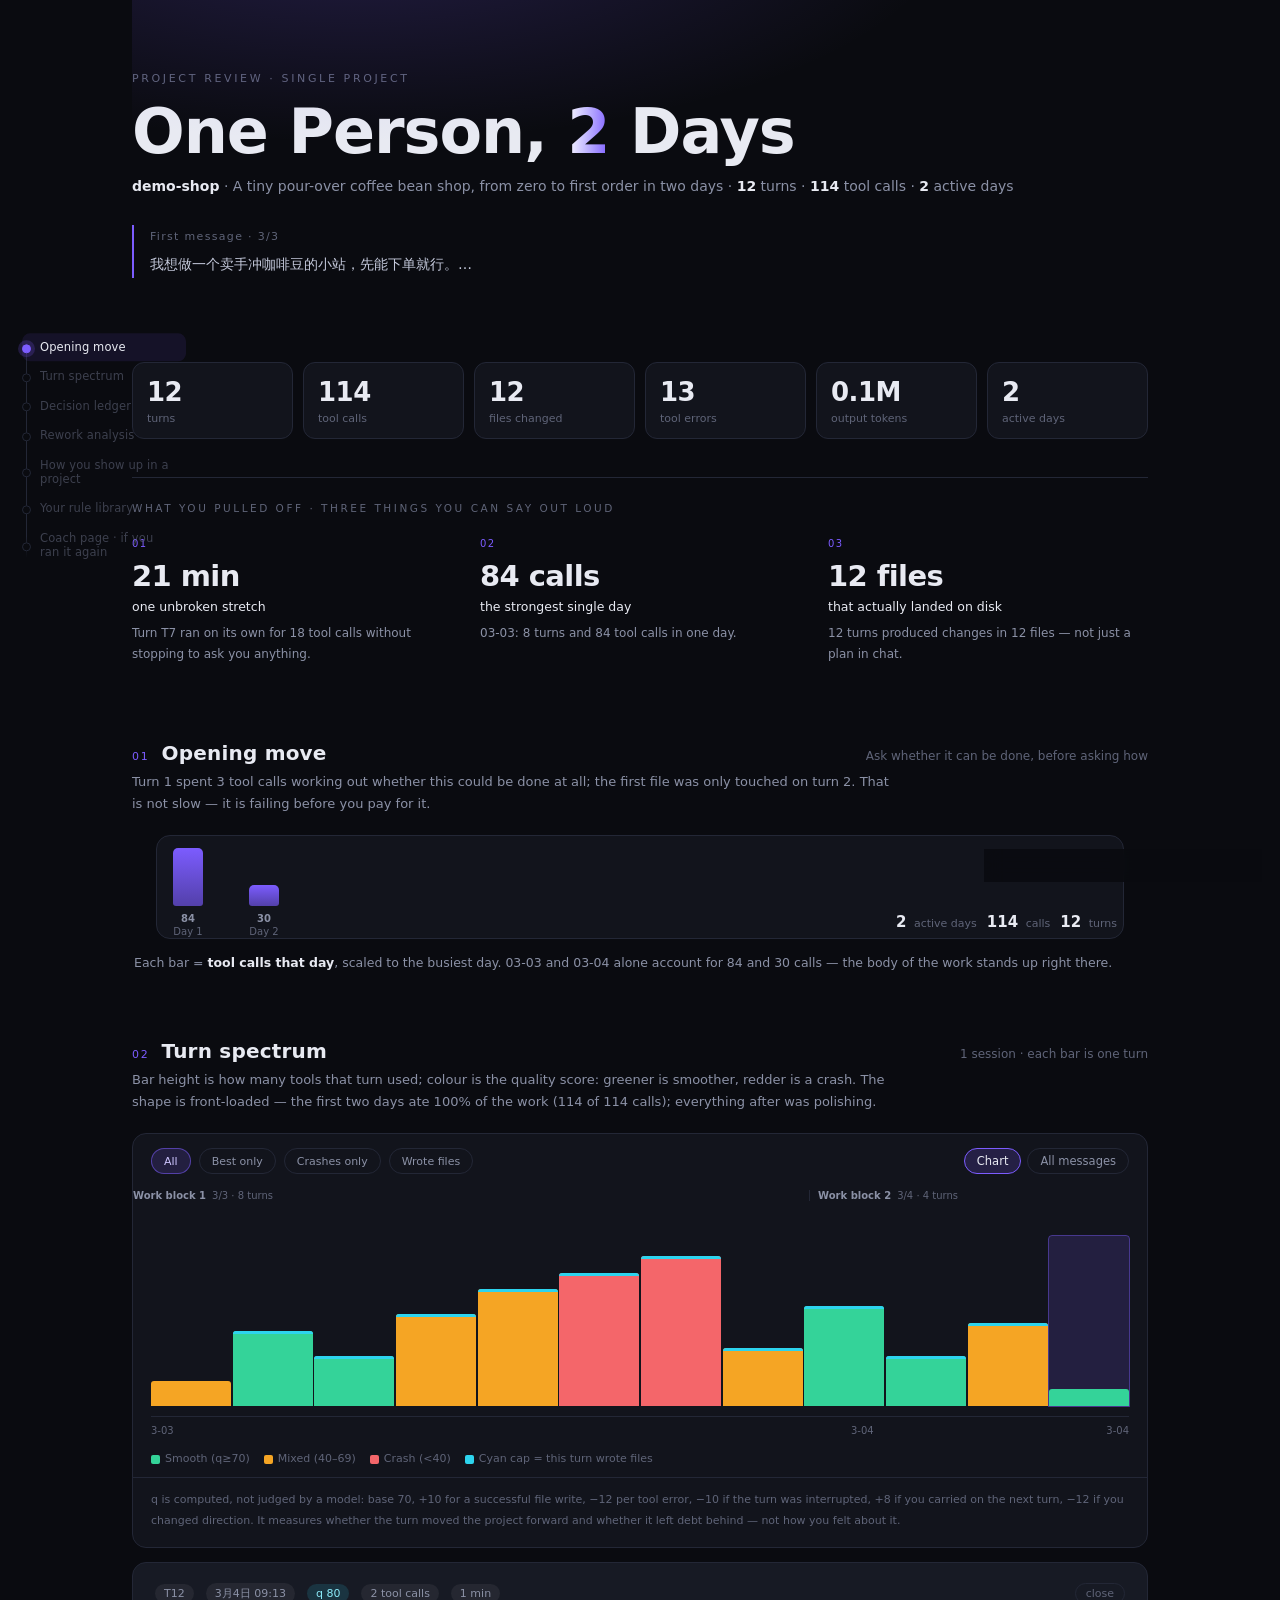
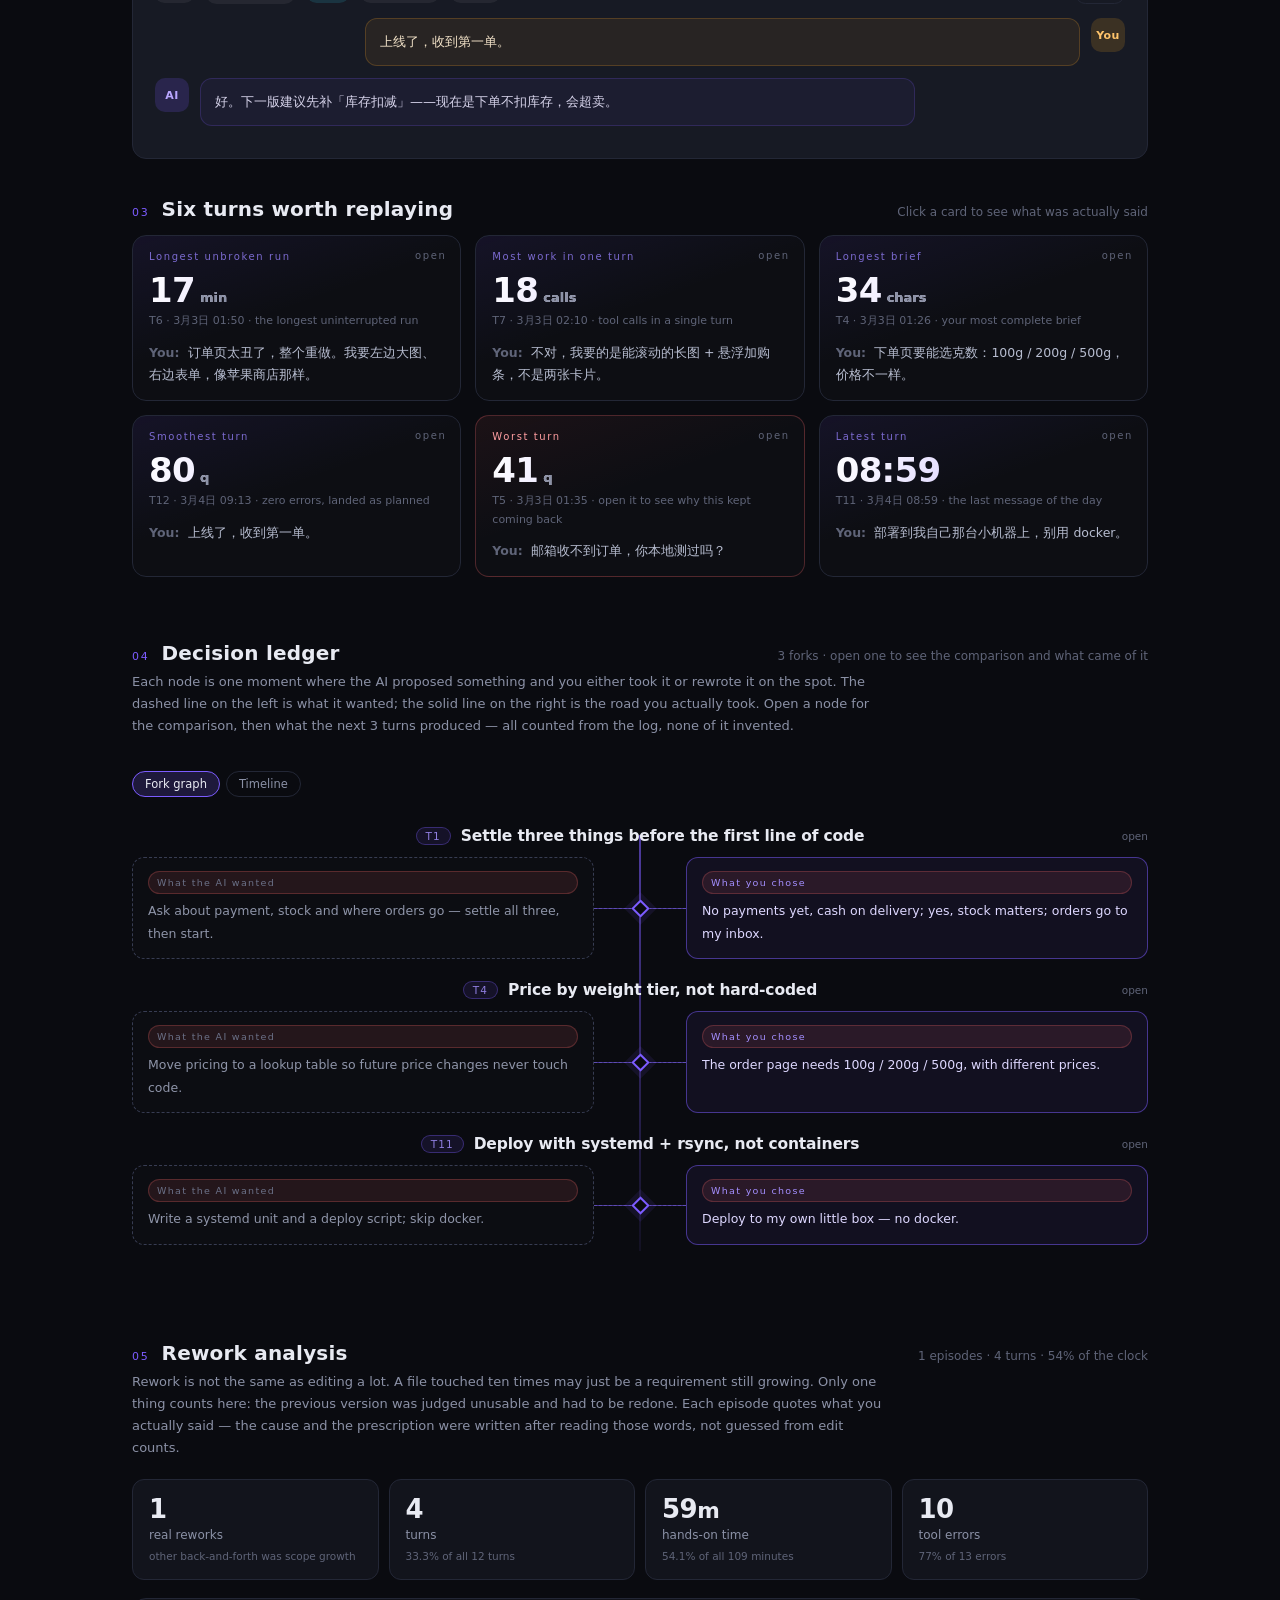
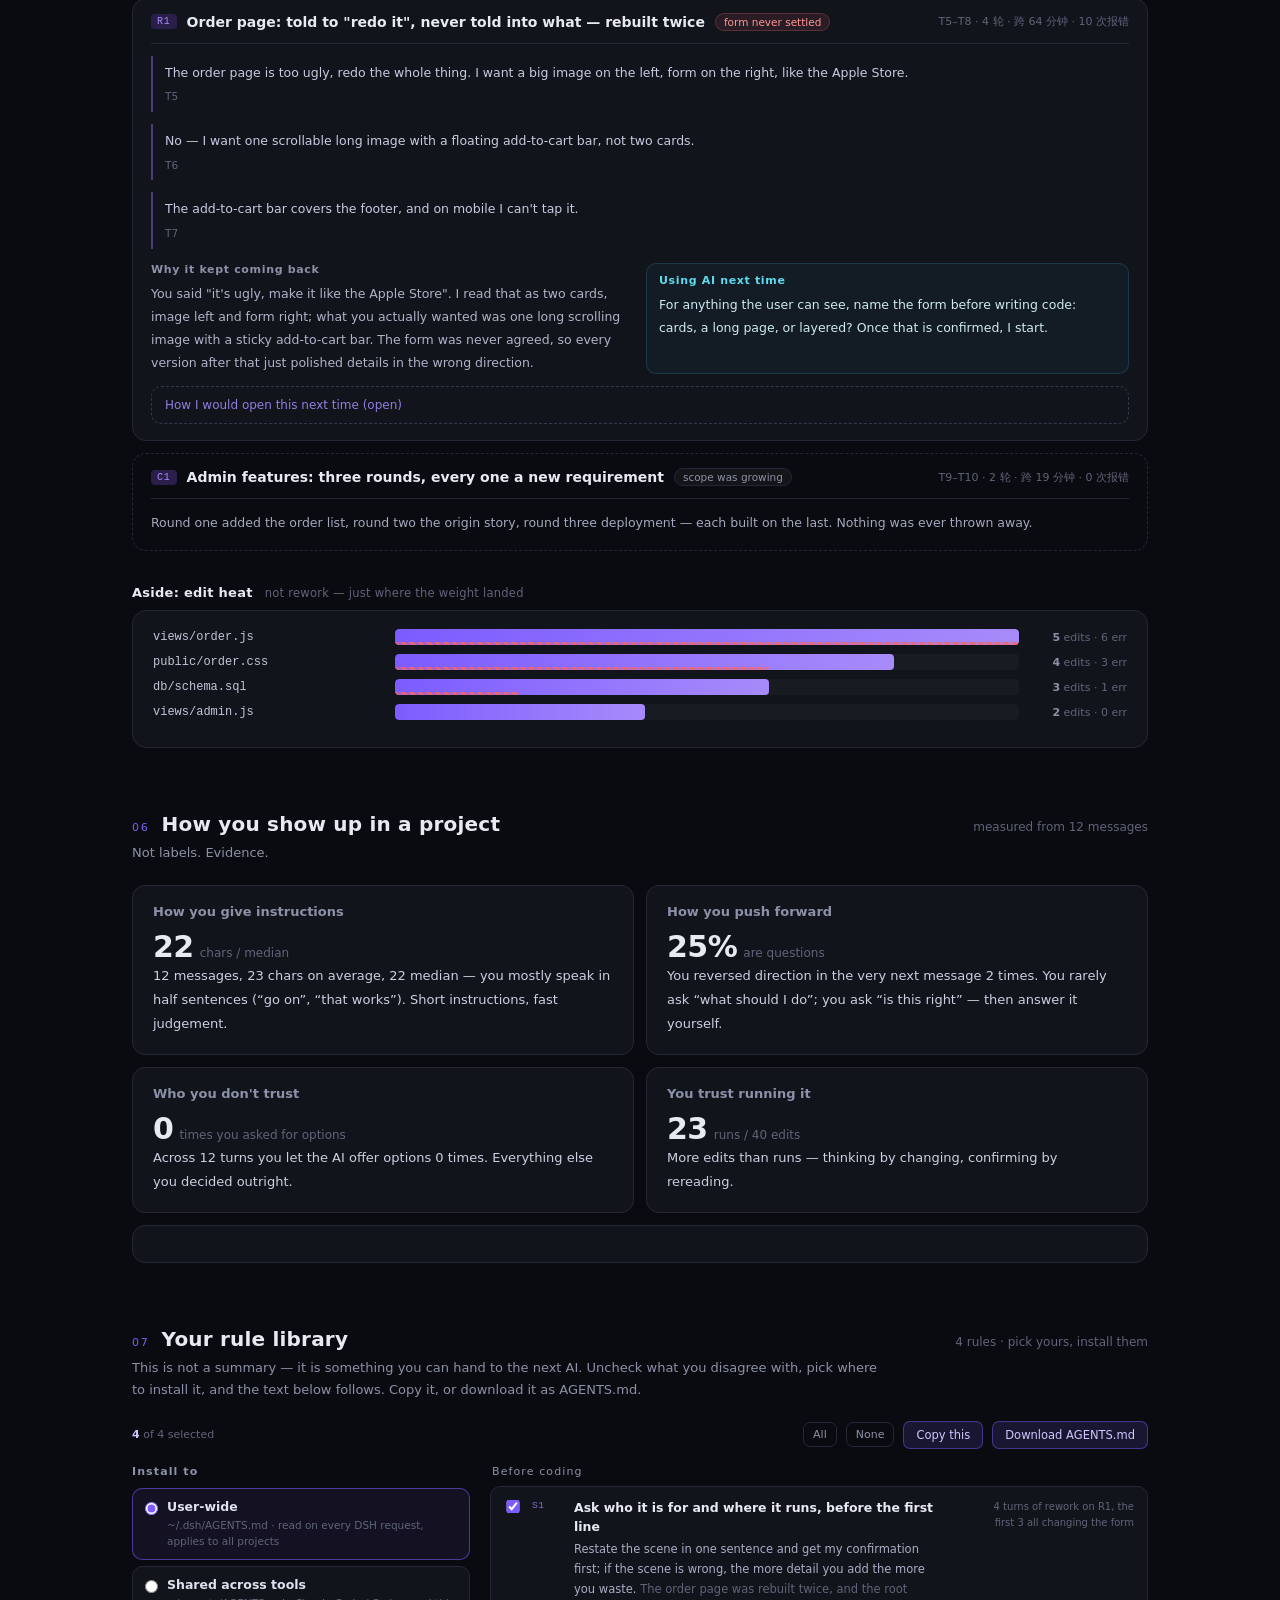
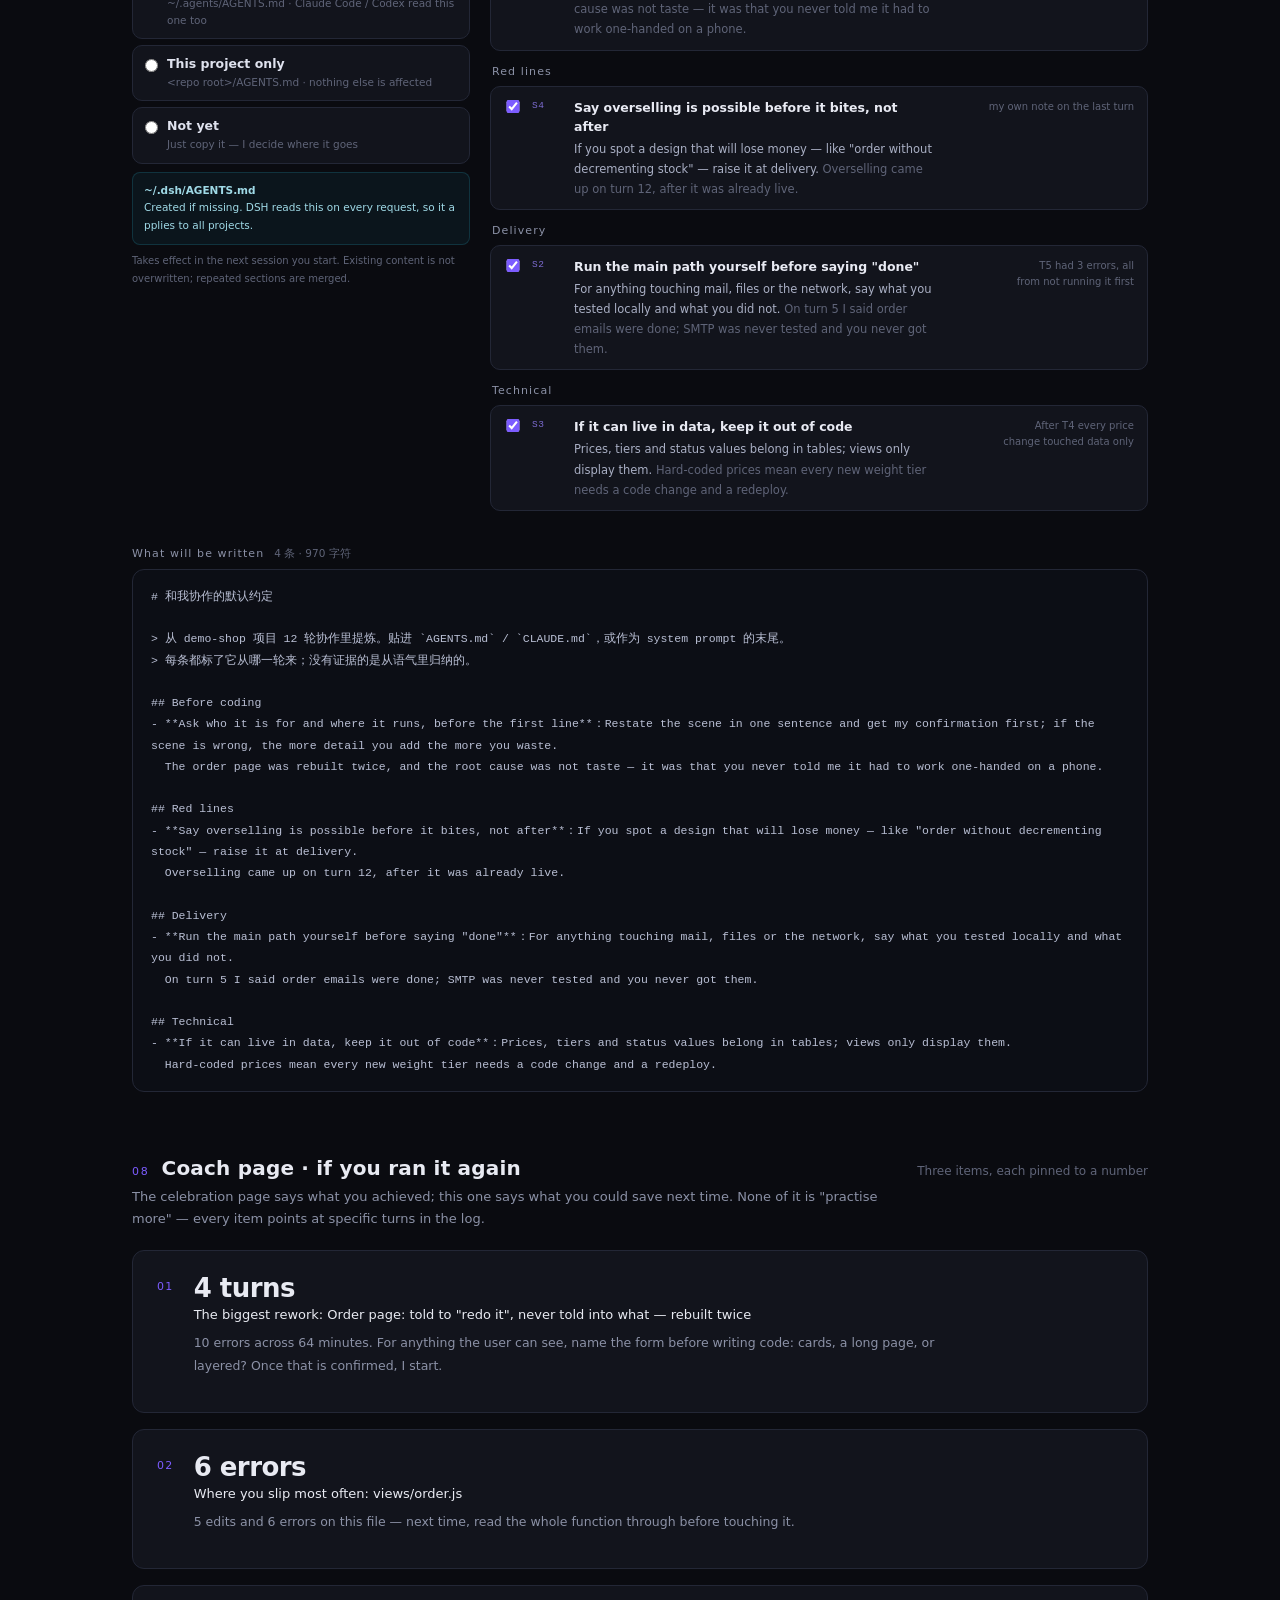
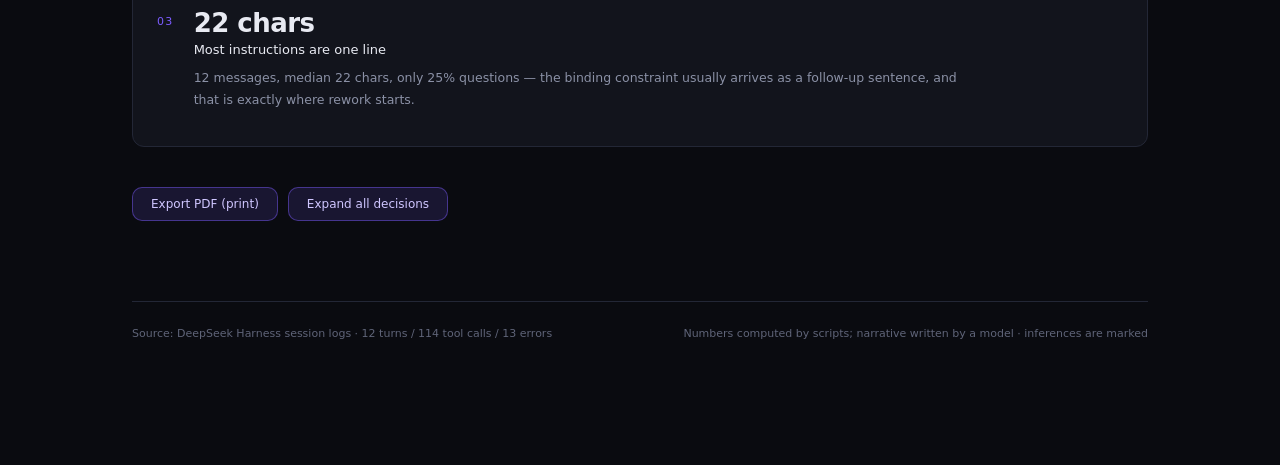
==== docs/en/index.html @ 92fc5fe1 "feat(i18n): report page in English via REVIEW_LANG=en - i18n.js + i18n/zh.json + i18n/en.json (117 k" ====
<!doctype html>
<html lang="en"><head>
<meta charset="utf-8">
<meta name="viewport" content="width=device-width,initial-scale=1">
<title>demo-shop · One Person, 2 Days</title>
<style>:root{
  --bg:#0a0b10; --card:#12141c; --card2:#171a24; --line:#232736;
  --txt:#e8eaf2; --dim:#8b91a6; --dim2:#5f6478;
  --accent:#7c5cff; --cyan:#2dd4ee; --good:#34d399; --warn:#f5a524; --bad:#f4666a;
  --glow1:rgba(124,92,255,.22); --glow2:rgba(45,212,238,.14);
}
html[data-theme="ice"]{
  --bg:#050b12; --card:#0a141d; --card2:#0e1b26; --line:#1a2c3a;
  --txt:#e6f1f7; --dim:#8aa3b2; --dim2:#5b7484;
  --accent:#22b8d6; --cyan:#38e0c0;
  --glow1:rgba(34,184,214,.22); --glow2:rgba(56,224,192,.14);
}
html[data-theme="amber"]{
  --bg:#0d0a07; --card:#171210; --card2:#1d1714; --line:#332821;
  --txt:#f4ece2; --dim:#a79a8c; --dim2:#77695c;
  --accent:#e0973c; --cyan:#e8b04b;
  --glow1:rgba(224,151,60,.20); --glow2:rgba(232,176,75,.13);
}
*{box-sizing:border-box}
html,body{margin:0;padding:0;background:var(--bg);color:var(--txt);
  font-family:"Segoe UI","Microsoft YaHei",system-ui,-apple-system,sans-serif;
  -webkit-font-smoothing:antialiased;}
body{padding:0 0 120px}
.wrap{max-width:1080px;margin:0 auto;padding:0 32px}
a{color:var(--cyan);text-decoration:none}

/* ---------- hero ---------- */
header{padding:72px 0 20px;position:relative;overflow:hidden}
header:before{content:"";position:absolute;inset:-180px -200px auto -200px;height:520px;
  background:radial-gradient(60% 60% at 30% 20%,color-mix(in srgb, var(--accent) calc(.22 * 100%), transparent),transparent 70%),
             radial-gradient(50% 50% at 75% 0%,rgba(45,212,238,.14),transparent 70%);pointer-events:none}
.kicker{font-size:11px;letter-spacing:.24em;color:var(--dim2);text-transform:uppercase}
h1{font-size:clamp(38px,5.6vw,62px);line-height:1.06;margin:14px 0 10px;font-weight:800;letter-spacing:-1px}
h1 em{font-style:normal;background:linear-gradient(92deg,#fff 0%,#c9c1ff 42%,var(--accent) 100%);
  -webkit-background-clip:text;background-clip:text;color:transparent}
.sub{color:var(--dim);font-size:14px;line-height:1.7}
.sub b{color:var(--txt);font-weight:600}
.firstq{margin-top:26px;border-left:2px solid var(--accent);padding:2px 0 2px 16px;color:#c3c8da;font-size:14px;line-height:1.75}
.firstq .who{color:var(--dim2);font-size:11px;letter-spacing:.12em;display:block;margin-bottom:6px}

/* ---------- generic ---------- */
section{margin-top:64px}
.h2{display:flex;align-items:baseline;gap:12px;margin:0 0 6px}
.h2 h2{font-size:20px;margin:0;font-weight:700;letter-spacing:.2px}
.h2 .idx{font-size:11px;color:var(--accent);letter-spacing:.16em;font-variant-numeric:tabular-nums}
.h2 .note{color:var(--dim2);font-size:12px;margin-left:auto}
.lede{color:var(--dim);font-size:13px;line-height:1.7;margin:0 0 20px;max-width:760px}
.card{background:var(--card);border:1px solid var(--line);border-radius:14px}

/* ---------- stats ---------- */
.stats{display:grid;grid-template-columns:repeat(6,1fr);gap:10px}
.stat{background:var(--card);border:1px solid var(--line);border-radius:12px;padding:14px 14px 12px}
.stat b{display:block;font-size:26px;font-weight:700;font-variant-numeric:tabular-nums;letter-spacing:-.5px}
.stat span{font-size:11px;color:var(--dim2)}

/* ---------- days ---------- */
.days{display:flex;gap:14px;align-items:flex-end;height:104px;margin:16px 24px 0}
.day{flex:0 0 auto;width:62px;display:flex;flex-direction:column;justify-content:flex-end;align-items:center;gap:6px;height:100%}
.day .bar{width:30px;flex:none;border-radius:5px 5px 3px 3px;background:linear-gradient(180deg,var(--accent),color-mix(in srgb, var(--accent) 62%, #101320))}
.day.hot .bar{background:linear-gradient(180deg,#2dd4ee,#0e7490)}
.day .lb{white-space:nowrap;font-size:10px;color:var(--dim2);font-variant-numeric:tabular-nums;text-align:center;line-height:1.3}
.day .lb b{display:block;color:var(--dim);font-size:10px}

/* ---------- spectrum ---------- */
.spectrum{padding:20px 18px 8px}
.bars{display:flex;align-items:flex-end;gap:2px;height:170px}
.bar-t{flex:1;position:relative;display:flex;align-items:flex-end;height:100%;cursor:pointer;border-radius:3px 3px 0 0}
.bar-t:hover{background:rgba(255,255,255,.05)}
.bar-t i{display:block;width:100%;border-radius:3px 3px 0 0;transition:height .2s;position:relative}
.bar-t i u{position:absolute;left:0;right:0;top:0;height:3px;background:#2dd4ee;border-radius:3px 3px 0 0}
.bar-t.sel{background:color-mix(in srgb, var(--accent) calc(.16 * 100%), transparent);outline:1px solid color-mix(in srgb, var(--accent) calc(.5 * 100%), transparent)}
.axis{position:relative;height:16px;color:var(--dim2);font-size:10px;margin-top:10px;padding-top:8px;border-top:1px solid var(--line)}
.axis span{position:absolute;top:8px;transform:translateX(-50%);white-space:nowrap}
.axis span:first-child{transform:none}
.axis span:last-child{transform:translateX(-100%)}
.legend{display:flex;gap:14px;font-size:11px;color:var(--dim2);padding:12px 18px 0}
.legend i{display:inline-block;width:9px;height:9px;border-radius:2px;margin-right:5px;vertical-align:middle}
.qnote{font-size:11px;line-height:1.85;color:var(--dim2);padding:12px 18px 16px;border-top:1px solid var(--line);margin-top:12px}
.filters{display:flex;gap:8px;padding:0 18px 14px;flex-wrap:wrap}
.filters button{background:transparent;border:1px solid var(--line);color:var(--dim);border-radius:999px;
  padding:5px 12px;font-size:11px;cursor:pointer;font-family:inherit}
.filters button.on{background:color-mix(in srgb, var(--accent) calc(.16 * 100%), transparent);border-color:color-mix(in srgb, var(--accent) calc(.55 * 100%), transparent);color:#cfc6ff}

/* ---------- detail panel ---------- */
.detail{margin-top:14px;background:var(--card2);border:1px solid var(--line);border-radius:14px;padding:20px 22px;display:none}
.detail.on{display:block}
.detail .head{display:flex;align-items:center;gap:12px;flex-wrap:wrap;margin-bottom:14px}
.pill{font-size:11px;padding:3px 9px;border-radius:999px;background:rgba(255,255,255,.06);color:var(--dim)}
.pill.q{background:rgba(45,212,238,.14);color:#8be9f8}
.pill.e{background:rgba(244,102,106,.14);color:#ff9ea1}
.detail h3{font-size:14px;margin:12px 0 6px;color:var(--dim2);font-weight:600;letter-spacing:.06em}
.detail p{white-space:pre-wrap;font-size:13.5px;line-height:1.85;color:#d6dae8;margin:0}
.detail .u{color:#ffd9a8}
.detail .aibody{max-height:420px;overflow:auto;padding-right:6px}
.detail .x{margin-left:auto;font-size:11px;color:var(--dim2);cursor:pointer;border:1px solid var(--line);
  border-radius:999px;padding:3px 10px;transition:.16s}
.detail .x:hover{color:#fff;border-color:#4a4470}

/* ---- 对话气泡 ---- */
.bub{display:flex;gap:11px;margin:12px 0;max-width:760px}
.bub .who{flex:0 0 34px;height:34px;border-radius:10px;display:flex;align-items:center;justify-content:center;
  font-size:11px;font-weight:700;letter-spacing:.04em}
.bub .txt{flex:1;min-width:0;border-radius:12px;padding:11px 14px;font-size:13px;line-height:1.85;
  white-space:pre-wrap;word-break:break-word}
.bub.u{margin-left:auto;flex-direction:row-reverse}
.bub.u .who{background:rgba(245,165,36,.16);color:#ffc46b}
.bub.u .txt{background:rgba(245,165,36,.075);border:1px solid rgba(245,165,36,.22);color:#f2e2c8}
.bub.a .who{background:color-mix(in srgb, var(--accent) calc(.18 * 100%), transparent);color:#b9a6ff}
.bub.a .txt{background:color-mix(in srgb, var(--accent) calc(.06 * 100%), transparent);border:1px solid color-mix(in srgb, var(--accent) calc(.2 * 100%), transparent);color:#d6d3ea}
.bub .bd.clamp{max-height:calc(1.85em*13);overflow:hidden;
  -webkit-mask-image:linear-gradient(#000 72%,rgba(0,0,0,.15));mask-image:linear-gradient(#000 72%,rgba(0,0,0,.15))}
.bub .more{margin-top:9px;background:none;border:1px solid var(--line);color:#b9bdd0;
  border-radius:999px;padding:2px 10px;font-size:10.5px;cursor:pointer;font-family:inherit}
.bub .more:hover{color:#fff;border-color:#4a4470}

/* ---- 文件浮层 ---- */
.files{position:relative;display:inline-block;margin:6px 0 2px}
.fsum{font-size:11px;color:var(--dim2);border:1px dashed #333850;border-radius:999px;padding:4px 11px;cursor:default}
.files:hover .fsum{color:#c6cbe0;border-color:#4b456e}
.fpop{display:none;position:absolute;left:0;bottom:100%;z-index:20;min-width:190px;max-width:340px;
  background:#161824;border:1px solid #2c3044;border-radius:10px;padding:9px 10px;box-shadow:0 14px 40px -12px #000}
.fpop:after{content:"";position:absolute;left:0;right:0;bottom:-12px;height:12px}
.files:hover .fpop{display:block}
.fph{font-size:10px;color:var(--dim2);margin-bottom:6px}
.fit{display:block;font-family:Consolas,monospace;font-size:11.5px;color:#a9b0c6;padding:3px 5px;border-radius:5px;cursor:pointer}
.fit:hover{background:color-mix(in srgb, var(--accent) calc(.12 * 100%), transparent);color:#dcd6ff}

/* ---- 卡片里新增的块 ---- */
.why{margin:0 0 12px}
.why b,.fixb b{display:block;font-size:10px;letter-spacing:.14em;color:#7c6bd0;margin-bottom:5px}
.why p,.fixb p{margin:0;font-size:12.5px;line-height:1.85;color:#c6cbd9;white-space:pre-wrap}
.fixb{margin-top:12px;border-left:2px solid rgba(45,212,238,.5);padding-left:12px}
.fixb b{color:#6fd8ea}
.rwl{border:1px solid var(--line);border-radius:10px;overflow:hidden;margin-bottom:12px}
.rwlh{font-size:10.5px;color:var(--dim2);padding:8px 11px;background:rgba(255,255,255,.025)}
.rwrow{display:grid;grid-template-columns:52px 1fr 46px;gap:9px;align-items:start;padding:8px 11px;border-top:1px solid var(--line)}
.rwrow .tn{font-size:10.5px;color:#8f7ee0;font-variant-numeric:tabular-nums;padding-top:2px}
.rwrow .tx{font-size:12px;line-height:1.75;color:#c6cbd9}
.rwrow .er{font-size:10.5px;color:#ff9ea1;text-align:right;padding-top:2px}
.pick.rwk{border-color:rgba(244,102,106,.28);background:linear-gradient(160deg,rgba(244,102,106,.08),rgba(255,255,255,.015) 46%)}
.pick.rwk .k em{color:#ff9ea1}

/* ---- 起手式说明 ---- */
.days-note{margin:12px 2px 0;font-size:12.5px;line-height:1.9;color:var(--dim)}
.days-note b{color:var(--txt);font-weight:600}

/* ---- 返工处的提示词 ---- */
.pr{margin-top:12px;border:1px dashed #34384d;border-radius:10px;padding:0 13px 0}
.prb{width:100%;text-align:left;background:none;border:0;color:#8f7ee0;font-size:12px;padding:11px 0;cursor:pointer;font-family:inherit}
.prb:hover{color:#b9a6ff}
.prc{display:none;margin:0 0 13px;padding:12px 14px;background:#0d0f16;border:1px solid #262a3b;border-radius:8px;
  font-family:Consolas,"Microsoft YaHei",monospace;font-size:12px;line-height:1.85;color:#c9d0e4;white-space:pre-wrap}
.pr.on .prc{display:block}

/* ---- 决策树：对照 + 推演 ---- */
.flowhint{font-size:11.5px;color:var(--dim2);margin:14px 0 0}
.vbar{margin:14px 0 4px;padding:11px 14px;border-radius:11px;font-size:12px;line-height:1.8;
  background:rgba(255,255,255,.022);border:1px solid var(--line);color:var(--dim)}
.vbar b{color:var(--txt);font-weight:600}
.vbar.on{background:rgba(245,165,36,.07);border-color:rgba(245,165,36,.32);color:#e8d3ad}
.vbar.on b{color:#ffd9a8}
.vbar button{margin-left:8px;background:rgba(245,165,36,.16);border:1px solid rgba(245,165,36,.45);color:#ffd9a8;
  border-radius:999px;padding:2px 10px;font-size:11px;cursor:pointer;font-family:inherit}
.dnode-h{position:relative;cursor:pointer}
.dnode-h .op{position:absolute;right:0;top:50%;transform:translateY(-50%);font-size:10.5px;color:var(--dim2)}
.dnode-h:hover .op{color:#b9a6ff}
.cmp{display:grid;grid-template-columns:1fr 1fr;gap:12px;margin-top:14px}
.cmp .cc{border:1px solid var(--line);border-radius:10px;padding:11px 13px;background:rgba(255,255,255,.018)}
.cmp .cc.me{border-color:color-mix(in srgb, var(--accent) calc(.35 * 100%), transparent);background:color-mix(in srgb, var(--accent) calc(.06 * 100%), transparent)}
.cmp h5{margin:0 0 6px;font-size:10px;letter-spacing:.12em;color:var(--dim2)}
.cmp p{margin:0;font-size:12.5px;line-height:1.8;color:#c6cbd9}
.cf{margin-top:14px;border-left:2px solid color-mix(in srgb, var(--accent) calc(.5 * 100%), transparent);padding-left:12px}
.cf .tag{display:block;font-size:10px;letter-spacing:.12em;color:#a78bfa;margin-bottom:4px}
.cf p{margin:0;font-size:12.5px;line-height:1.85;color:#c6cbd9}
.res{margin-top:12px;border-left:2px solid rgba(45,212,238,.5);padding-left:12px}
.res .tag{display:block;font-size:10px;letter-spacing:.12em;color:#5fd9ee;margin-bottom:4px}
.res p{margin:0;font-size:12.5px;line-height:1.85;color:#cfe9f2}
.vbtn{margin-top:12px;background:rgba(255,255,255,.03);border:1px dashed #3b3f56;color:#9aa0b5;
  border-radius:9px;padding:8px 13px;font-size:12px;cursor:pointer;font-family:inherit;transition:.16s}
.dfork .arm p{display:-webkit-box;-webkit-line-clamp:2;-webkit-box-orient:vertical;overflow:hidden}
.vbtn:hover{border-color:#f5a524;color:#ffd9a8;background:rgba(245,165,36,.07)}
.dnode.virt .vbtn{border-style:solid;border-color:rgba(245,165,36,.55);color:#ffd9a8;background:rgba(245,165,36,.1)}
.dnode.virt .arm.no{border-color:rgba(245,165,36,.55);background:rgba(245,165,36,.08);color:#f3dfbe}
.dnode.virt .arm.no .tag{color:#f5a524}
.dnode.virt .arm.yes{border-style:dashed;border-color:#373c52;background:rgba(255,255,255,.012);color:#8f95a9}
.dnode.virt .arm.yes .tag{color:#6b7188}
.dnode.virt .dfork-c .dot{border-color:#f5a524;box-shadow:0 0 0 5px rgba(245,165,36,.1)}
.dnode.aftervirt{opacity:.5}
.dnode.aftervirt .dnode-h:after{content:"在推演路径上，这一步不一定还成立";font-size:10px;color:#f5a524;
  display:inline-block;margin-left:10px;opacity:.9}

/* ---------- picks ---------- */
.picks{display:grid;grid-template-columns:repeat(3,minmax(0,1fr));gap:14px;margin-top:14px}
.pick{position:relative;overflow:hidden;background:linear-gradient(160deg,color-mix(in srgb, var(--accent) calc(.10 * 100%), transparent),rgba(255,255,255,.015) 46%);
  border:1px solid var(--line);border-radius:14px;padding:15px 16px 13px;cursor:pointer;transition:transform .2s,border-color .2s,box-shadow .2s}
.pick:after{content:"";position:absolute;inset:0;border-radius:14px;
  background:radial-gradient(130% 90% at 100% 0,rgba(45,212,238,.10),transparent 62%);opacity:0;transition:.25s;pointer-events:none}
.pick:hover{border-color:color-mix(in srgb, var(--accent) calc(.5 * 100%), transparent);transform:translateY(-2px);box-shadow:0 10px 30px rgba(0,0,0,.35)}
.pick:hover:after{opacity:1}
.pick.open{grid-column:1/-1;cursor:default;transform:none;border-color:color-mix(in srgb, var(--accent) calc(.55 * 100%), transparent)}
.pick .k{font-size:10px;letter-spacing:.16em;color:var(--dim2);display:flex;align-items:center;gap:7px}
.pick .k em{font-style:normal;color:#7c6bd0;font-variant-numeric:tabular-nums}
.pick .big{font-size:34px;font-weight:800;line-height:1.15;margin:9px 0 2px;letter-spacing:-.02em;
  background:linear-gradient(120deg,#fff,#b9a8ff);-webkit-background-clip:text;background-clip:text;color:transparent}
.pick .big span{font-size:13px;font-weight:600;margin-left:5px;letter-spacing:0;color:var(--dim);-webkit-text-fill-color:var(--dim)}
.pick .sub{font-size:11px;color:var(--dim2);font-variant-numeric:tabular-nums}
.pick .q3{margin-top:11px;font-size:12.5px;line-height:1.8;color:#b7bdd0;display:-webkit-box;-webkit-line-clamp:3;
  -webkit-box-orient:vertical;overflow:hidden}
.pick .q3 b{color:var(--dim2);font-weight:600;margin-right:4px}
.pick.open .q3{color:#cbd1e2}
.pick .pbody{display:none;margin-top:14px;border-top:1px solid var(--line);padding-top:14px}
.pick.open .pbody{display:block}
.pick .pbody h5{margin:0 0 6px;font-size:10px;letter-spacing:.14em;color:var(--dim2);font-weight:600}
.pick .pbody p{margin:0 0 12px;font-size:12.5px;line-height:1.85;color:#c6cbd9;white-space:pre-wrap}
.pick .pbody .fl{font-family:Consolas,monospace;font-size:11px;color:#8b91a6;line-height:1.9}
.pick .hint{position:absolute;right:14px;top:14px;font-size:10px;color:var(--dim2)}
.pick.open .hint:after{content:"收起"}
.pick:not(.open) .hint:after{content:"展开"}

/* ---------- flow / decision tree ---------- */
.modes{display:flex;align-items:center;gap:12px;margin:16px 0 0;flex-wrap:wrap}
.sw{display:inline-flex;align-items:center;gap:9px;background:var(--card);border:1px solid var(--line);color:var(--dim);
  padding:8px 14px 8px 10px;border-radius:999px;font-size:12px;cursor:pointer;font-family:inherit;transition:.2s}
.sw i{width:30px;height:17px;border-radius:999px;background:rgba(255,255,255,.1);position:relative;transition:.2s}
.sw i:before{content:"";position:absolute;left:3px;top:3px;width:11px;height:11px;border-radius:50%;
  background:#8b91a6;transition:.2s}
.sw i b{position:absolute;left:3px;top:3px;width:11px;height:11px;border-radius:50%;background:#8b91a6;transition:.2s;z-index:2}
.sw.on{border-color:rgba(245,165,36,.6);color:#ffd9a8}
.sw.on i{background:rgba(245,165,36,.28)}
.sw.on i:before{left:16px;background:#f5a524}
.sw.on i b{left:16px;background:#f5a524}
.mhint{font-size:11px;color:var(--dim2)}
.ifbar{display:none;margin-top:14px;padding:12px 15px;border-radius:11px;font-size:12px;line-height:1.8;
  background:rgba(245,165,36,.07);border:1px solid rgba(245,165,36,.3);color:#e8d3ad}
body.ifmode .ifbar{display:block}
.flow{position:relative;margin-top:26px;padding-bottom:10px}
.flow:before{content:"";position:absolute;left:50%;top:8px;bottom:26px;width:2px;transform:translateX(-1px);
  background:linear-gradient(180deg,color-mix(in srgb, var(--accent) calc(.6 * 100%), transparent),color-mix(in srgb, var(--accent) calc(.08 * 100%), transparent))}
.dnode{position:relative;margin-bottom:22px}
.dnode-h{display:flex;align-items:center;gap:10px;justify-content:center;margin-bottom:12px}
.dnode-h .n{font-size:10.5px;letter-spacing:.1em;color:#8f7ee0;font-variant-numeric:tabular-nums;
  border:1px solid color-mix(in srgb, var(--accent) calc(.35 * 100%), transparent);border-radius:999px;padding:2px 9px;background:color-mix(in srgb, var(--accent) calc(.1 * 100%), transparent)}
.dnode-h .t{font-size:15.5px;font-weight:700;letter-spacing:-.01em;cursor:pointer}
.dnode-h .t:hover{color:#cfc6ff}
.dfork{display:grid;grid-template-columns:minmax(0,1fr) 92px minmax(0,1fr);align-items:stretch}
.dfork > .arm.no{grid-column:1}
.dfork > .dfork-c{grid-column:2}
.dfork > .arm.yes{grid-column:3}
.dfork-c{position:relative;display:flex;align-items:center;justify-content:center;
  --cno:#373c52; --cyes:color-mix(in srgb, var(--accent) calc(.55 * 100%), transparent); --cdot:var(--accent); --cdot-halo:color-mix(in srgb, var(--accent) calc(.10 * 100%), transparent);
  --cno-style:dashed; --cyes-style:solid}
.dfork-c:before,.dfork-c:after{content:"";position:absolute;top:50%;width:100%}
.dfork-c:before{left:0;border-top:1px var(--cno-style) var(--cno)}
.dfork-c:after{right:0;border-top:1px var(--cyes-style) var(--cyes)}
.dfork-c .dot{width:13px;height:13px;transform:rotate(45deg);background:var(--bg);border:2px solid var(--cdot);
  box-shadow:0 0 0 5px var(--cdot-halo);position:relative;z-index:2}
.arm{border-radius:12px;padding:13px 15px;font-size:12.5px;line-height:1.8;position:relative;transition:.22s}
.arm .tag{font-size:9.5px;letter-spacing:.14em;display:block;margin-bottom:6px}
.arm p{margin:0;display:-webkit-box;-webkit-line-clamp:3;-webkit-box-orient:vertical;overflow:hidden}
.arm.no{border:1px dashed #373c52;background:rgba(255,255,255,.012);color:#8f95a9}
.arm.no .tag{color:#6b7188}
.arm.yes{border:1px solid color-mix(in srgb, var(--accent) calc(.5 * 100%), transparent);background:color-mix(in srgb, var(--accent) calc(.07 * 100%), transparent);color:#ded8ff}
.arm.yes .tag{color:#a48fff}
.dnode.open .arm.no p,.dnode.open .arm.yes p{display:block;-webkit-line-clamp:unset}
.dnode-b{display:none;margin-top:4px}
.dnode.open .dnode-b{display:block}
.ifnote{display:none;margin-top:12px;padding:12px 15px;border-radius:11px;font-size:12px;line-height:1.85;
  background:rgba(245,165,36,.06);border:1px solid rgba(245,165,36,.25);color:#e8d3ad}
.ifnote .tag{display:block;font-size:9.5px;letter-spacing:.14em;color:#f5a524;margin-bottom:5px}
body.ifmode .ifnote{display:block}
body.ifmode .arm.no{border:1px solid rgba(245,165,36,.55);background:rgba(245,165,36,.07);color:#f3dfbe;order:3}
body.ifmode .arm.no .tag{color:#f5a524}
body.ifmode .arm.yes{border-style:dashed;border-color:#373c52;background:rgba(255,255,255,.012);color:#8f95a9}
body.ifmode .arm.yes .tag{color:#6b7188}
body.ifmode .dfork-c:before{border-top-color:var(--warn)}
body.ifmode .dfork-c:after{border-top-style:dashed}
body.ifmode .dfork-c .dot{border-color:var(--warn);box-shadow:0 0 0 5px rgba(245,165,36,.10)}
.quote{font-size:13px;line-height:1.8;color:#c8cddf;white-space:pre-wrap;max-height:260px;overflow:auto;
  border-left:2px solid var(--line);padding-left:12px;margin-top:10px}
.qt{font-size:10px;letter-spacing:.14em;color:var(--dim2);font-weight:600;margin:18px 0 0}
.cost{display:flex;gap:16px;margin-top:14px;font-size:11px;color:var(--dim2)}
.cost b{color:var(--dim);font-weight:600}
/* 决策对比：事实（实线）与推演（虚线）必须一眼分得开 */
.cf{margin-top:14px;background:rgba(245,165,36,.06);border:1px solid rgba(245,165,36,.22);
  border-radius:11px;padding:13px 15px;font-size:12.5px;line-height:1.8;color:#e8d3ad}
.cf .tag{color:#f5a524;font-size:10px;letter-spacing:.14em;display:block;margin-bottom:6px}
.cf.fact{border-style:solid}
.cf.infer{border-style:dashed;background:rgba(167,139,250,.05);border-color:rgba(167,139,250,.34)}
.cf.infer .tag{color:#a78bfa}
.cf.infer .tag::after{content:' · 不是日志里的记录';letter-spacing:.04em;opacity:.75;color:#8b8fa6}

/* ---------- hotspots ---------- */
.hot{padding:18px 20px}
.hrow{display:flex;align-items:center;gap:12px;margin-bottom:9px}
.hrow .f{width:230px;flex:none;font-size:12px;color:#c0c6d8;font-family:Consolas,monospace;overflow:hidden;text-overflow:ellipsis;white-space:nowrap}
.hrow .b{flex:1;height:16px;background:rgba(255,255,255,.03);border-radius:4px;overflow:hidden;position:relative}
.hrow .b i{display:block;height:100%;background:linear-gradient(90deg,var(--accent),#a78bfa);border-radius:4px}
.hrow .b u{position:absolute;left:0;bottom:0;height:3px;background:repeating-linear-gradient(45deg,rgba(244,102,106,.9) 0 3px,rgba(244,102,106,.35) 3px 6px);border-radius:0 0 4px 4px}
.hrow .v{width:96px;flex:none;text-align:right;font-size:11px;color:var(--dim2);font-variant-numeric:tabular-nums}
.hrow .v b{color:var(--dim)}

/* ---------- style ---------- */
.grid2{display:grid;grid-template-columns:1fr 1fr;gap:12px}
.sbox{background:var(--card);border:1px solid var(--line);border-radius:13px;padding:18px 20px}
.sbox h4{margin:0 0 10px;font-size:13px;color:var(--dim);font-weight:600}
.sbox p{margin:0;font-size:13px;line-height:1.85;color:#cbd0e0}
.big{font-size:30px;font-weight:700;font-variant-numeric:tabular-nums;letter-spacing:-.5px}
.big small{font-size:12px;color:var(--dim2);font-weight:400;margin-left:6px;letter-spacing:0}
.askbox{margin-top:12px}
.askbox .q{font-size:13px;color:#e6e9f5;line-height:1.7;margin-bottom:12px}
.opt{display:flex;gap:10px;align-items:flex-start;padding:9px 12px;border-radius:9px;font-size:12.5px;color:#9aa0b5;border:1px solid transparent;margin-bottom:6px}
.opt.pick{background:rgba(52,211,153,.07);border-color:rgba(52,211,153,.28);color:#c8f0e2}
.opt .k{color:var(--dim2);font-variant-numeric:tabular-nums}
.opt.pick .k{color:#34d399}

/* ---------- distill ---------- */
.dl{display:grid;grid-template-columns:1fr 1fr;gap:12px}
.dcard{background:var(--card);border:1px solid var(--line);border-radius:13px;padding:18px 20px;position:relative;overflow:hidden}
.dcard:before{content:"";position:absolute;left:0;top:0;bottom:0;width:2px;background:var(--accent);opacity:.7}
.dcard h4{margin:0 0 8px;font-size:14px;font-weight:650}
.dcard p{margin:0 0 10px;font-size:12.5px;line-height:1.8;color:#a9afc2}
.dcard .ev{font-size:11px;color:var(--dim2);font-variant-numeric:tabular-nums}
.dcard .ev b{color:#8be9f8;font-weight:600}

/* 返工分析 */
.h3{margin:34px 0 10px;font-size:13px;font-weight:700;color:var(--fg);letter-spacing:.02em}
.h3 .n{margin-left:12px;font-weight:400;font-size:11.5px;color:var(--dim2)}
.rwtot{display:grid;grid-template-columns:repeat(4,minmax(0,1fr));gap:10px;margin:18px 0}
.rt{background:var(--card);border:1px solid var(--line);border-radius:12px;padding:14px 16px}
.rt b{display:block;font-size:26px;letter-spacing:-.02em;font-variant-numeric:tabular-nums}
.rt span{display:block;font-size:12px;color:var(--dim);margin-top:4px}
.rt em{display:block;font-size:10.5px;font-style:normal;color:var(--dim2);margin-top:6px;line-height:1.55}
.rw{background:var(--card);border:1px solid var(--line);border-radius:14px;padding:0 18px 16px;margin-bottom:12px}
.rw-h{display:flex;align-items:center;gap:10px;padding:14px 0 12px;border-bottom:1px solid var(--line);flex-wrap:wrap}
.rw-id{font-size:10px;padding:2px 6px;border-radius:4px;background:#2a1f4a;color:#a78bfa;letter-spacing:.08em;font-family:Consolas,monospace}
.rw-h b{font-size:14px}
.tag{font-size:10.5px;padding:2px 8px;border-radius:20px;background:rgba(255,107,107,.1);color:#ff9494;border:1px solid rgba(255,107,107,.24)}
.rw-meta{margin-left:auto;font-size:11px;color:var(--dim2);font-variant-numeric:tabular-nums}
.rw-q{margin:12px 0 0;padding:6px 0 6px 12px;border-left:2px solid #4b3b78;font-size:12.5px;line-height:1.8;color:#c7cbe0}
.rw-q span{display:block;margin-top:3px;font-size:10.5px;color:var(--dim2)}
.rw-2{display:grid;grid-template-columns:1fr 1fr;gap:12px;margin-top:14px}
.rw-2 h5{margin:0 0 6px;font-size:11px;letter-spacing:.06em;color:var(--dim);font-weight:600}
.rw-2 p{margin:0;font-size:12.5px;line-height:1.85;color:#aeb4c8}
.rw-2 .fix{background:rgba(45,212,238,.045);border:1px solid rgba(45,212,238,.16);border-radius:10px;padding:10px 12px}
.rw-2 .fix h5{color:#5fd9ee}
.rw-2 .fix p{color:#cfe9f2}
.rw-c{border-style:dashed;background:transparent}
.rw-c .tag{background:rgba(255,255,255,.04);color:var(--dim);border-color:var(--line)}
.rw-p{margin:12px 0 0;font-size:12.5px;line-height:1.85;color:#a3a9bd}

.libwrap{display:grid;grid-template-columns:338px minmax(0,1fr);gap:20px;margin-top:16px;align-items:start}
.libside h4{margin:0 0 10px;font-size:11px;letter-spacing:.1em;color:var(--dim);font-weight:600}
.tgt{display:flex;gap:9px;align-items:flex-start;padding:10px 12px;border:1px solid var(--line);border-radius:10px;
  background:var(--card);margin-bottom:6px;cursor:pointer;transition:.15s}
.tgt:hover{border-color:#3a3f57}
.tgt input{margin:3px 0 0;accent-color:var(--accent)}
.tgt span b{display:block;font-size:12.5px;font-weight:600;color:#dfe2ee}
.tgt span em{display:block;margin-top:3px;font-size:10.5px;font-style:normal;color:var(--dim2);line-height:1.55}
.tgt:has(input:checked){border-color:color-mix(in srgb, var(--accent) calc(.55 * 100%), transparent);background:color-mix(in srgb, var(--accent) calc(.08 * 100%), transparent)}
.tgtpath{margin-top:8px;padding:9px 11px;border-radius:8px;background:rgba(45,212,238,.05);
  border:1px solid rgba(45,212,238,.16);font-size:10.5px;line-height:1.7;color:#9fd9e6;word-break:break-all}
.tgthint{margin-top:7px;font-size:10px;line-height:1.75;color:var(--dim2)}
.lg{margin-bottom:14px}
.lg-h{font-size:11px;letter-spacing:.1em;color:var(--dim);margin:0 0 8px 2px}
.rule{display:grid;grid-template-columns:18px 32px minmax(0,1fr) 190px;gap:10px;align-items:start;
  background:var(--card);border:1px solid var(--line);border-radius:10px;padding:10px 13px;margin-bottom:5px;transition:.15s}
.rule.off{opacity:.34}
.rule input{margin:3px 0 0;accent-color:var(--accent);cursor:pointer}
.rid{font-size:9.5px;color:#7c6bd0;padding-top:3px;letter-spacing:.06em;font-family:Consolas,monospace}
.rc b{font-size:12.5px;font-weight:600;color:#e8eaf3}
.rc p{margin:4px 0 0;font-size:11.5px;line-height:1.75;color:#a9afc4}
.rc p em{font-style:normal;color:var(--dim2)}
.rev{font-size:10px;color:var(--dim2);line-height:1.6;text-align:right;text-wrap:balance;padding-top:2px}
.libbar{display:flex;align-items:center;gap:9px;margin-bottom:12px;flex-wrap:wrap}
.libbar .hint{font-size:11px;color:var(--dim2);margin-right:auto}
.libbar .hint b{color:#cfc6ff;font-weight:600}
.libbar button{background:color-mix(in srgb, var(--accent) calc(.14 * 100%), transparent);border:1px solid color-mix(in srgb, var(--accent) calc(.45 * 100%), transparent);color:#cfc6ff;
  font-size:11.5px;padding:6px 12px;border-radius:7px;cursor:pointer;font-family:inherit}
.libbar button:hover{background:color-mix(in srgb, var(--accent) calc(.26 * 100%), transparent)}
.libbar button.mini{background:transparent;border-color:var(--line);color:var(--dim);padding:5px 9px;font-size:11px}
.libbar button.mini:hover{border-color:#3a3f57;color:var(--fg)}
.genhead{margin:22px 0 8px;font-size:11px;letter-spacing:.1em;color:var(--dim);display:flex;gap:10px;align-items:baseline}
.genhead span{letter-spacing:0;font-size:10.5px;color:var(--dim2)}
.genpre{margin:0;padding:16px 18px;border-radius:12px;border:1px solid var(--line);background:#0c0e15;
  font-family:Consolas,Menlo,monospace;font-size:11.5px;line-height:1.85;color:#b9bfd4;
  max-height:620px;overflow:auto;white-space:pre-wrap}

/* ---------- footer ---------- */
footer{margin-top:80px;border-top:1px solid var(--line);padding-top:22px;color:var(--dim2);font-size:11px;line-height:1.9;display:flex;gap:20px;flex-wrap:wrap}
footer .sp{margin-left:auto}
.actions{display:flex;gap:10px;margin-top:40px}
.actions button{background:color-mix(in srgb, var(--accent) calc(.14 * 100%), transparent);border:1px solid color-mix(in srgb, var(--accent) calc(.45 * 100%), transparent);color:#cfc6ff;
  padding:9px 18px;border-radius:10px;font-size:12px;cursor:pointer;font-family:inherit}
.actions button:hover{background:color-mix(in srgb, var(--accent) calc(.26 * 100%), transparent)}
@media (max-width:820px){
  .stats{grid-template-columns:repeat(3,1fr)}
  .fork,.grid2,.dl{grid-template-columns:1fr}
  .hrow .f{width:130px}
}
@media print{
  body{background:#fff;color:#111}
  .filters,.actions,.hint{display:none}
  .node-b{display:block!important}
  section{page-break-inside:avoid}
}

/* ---- 视图切换 / 对话总览 ---- */
.vtabs{margin-left:auto;display:flex;gap:6px}
.vtabs button{background:none;border:1px solid var(--line);color:var(--dim);border-radius:999px;
  padding:5px 12px;font-size:11.5px;cursor:pointer;font-family:inherit}
.vtabs button.on{border-color:var(--accent);color:var(--txt);background:color-mix(in srgb, var(--accent) 18%, transparent)}
.msgs{display:none;padding:6px 22px 18px;grid-template-columns:repeat(3,minmax(0,1fr));gap:12px}
.msgs.on{display:grid}
.um{border:1px solid var(--line);background:var(--card2);border-radius:12px;padding:12px 14px;
  cursor:pointer;transition:border-color .15s,background .15s;min-width:0}
.um:hover{border-color:#3a3f56;background:#191c27}
.um.open{grid-column:1/-1;border-color:color-mix(in srgb, var(--accent) 40%, transparent)}
.um-h{display:flex;gap:9px;align-items:center;font-size:10.5px;color:var(--dim2);margin-bottom:7px}
.um-n{color:var(--accent);font-family:Consolas,monospace;letter-spacing:.04em}
.um-b{font-size:12.5px;line-height:1.8;color:#c9cfe0;white-space:pre-wrap;
  display:-webkit-box;-webkit-line-clamp:3;-webkit-box-orient:vertical;overflow:hidden}
.um.open .um-b{-webkit-line-clamp:unset;overflow:visible}
.um:hover .um-b{color:#dfe3ee}

/* ---- 主题切换 ---- */
.themes{position:fixed;right:18px;bottom:18px;z-index:90;display:flex;gap:4px;align-items:center;
  background:rgba(10,11,16,.86);border:1px solid var(--line);border-radius:999px;padding:5px 8px;
  backdrop-filter:blur(10px);font-size:10.5px;color:var(--dim2)}
.themes span{margin:0 4px 0 2px}
.themes button{background:none;border:1px solid transparent;border-radius:999px;color:var(--dim);
  padding:3px 9px;font-size:11px;cursor:pointer;font-family:inherit}
.themes button.on{border-color:var(--accent);color:var(--txt);background:color-mix(in srgb, var(--accent) 18%, transparent)}.um-more{grid-column:1/-1;margin:6px 0 0;width:100%;background:none;border:1px dashed var(--line);color:var(--dim);
  border-radius:10px;padding:10px;font-size:12px;cursor:pointer;font-family:inherit}
.um-more:hover{border-color:var(--accent);color:var(--txt)}/* 纸白：反色近似，不是手调浅色 —— 语义色靠 hue-rotate 保回来 */
html[data-theme="paper"]{filter:invert(1) hue-rotate(180deg);background:#fff}
html[data-theme="paper"] .themes{filter:invert(1) hue-rotate(180deg)}
/* ---- 起手式：右侧汇总 ---- */
.days-sum{margin-left:auto;padding:0 6px 2px;font-size:11px;color:var(--dim2);text-align:right;line-height:1.9}
.days-sum b{color:var(--txt);font-size:15px;font-variant-numeric:tabular-nums;margin:0 4px 0 10px;font-weight:600}
.days-sum b:first-child{margin-left:0}

/* ---- 时间轴视图 ---- */
.tl{position:relative;width:100%;height:260px;margin:18px 0 6px;border:1px solid var(--line);border-radius:14px;
  background:linear-gradient(180deg,var(--card2),var(--card));overflow:hidden}
.tl-axis{position:absolute;left:0;right:0;top:50%;height:1px;
  background:linear-gradient(90deg,transparent,var(--line) 8%,var(--line) 92%,transparent)}
.tl-n{position:absolute;width:128px;transform:translateX(-50%);background:none;border:0;color:var(--dim);
  font-family:inherit;font-size:11px;cursor:pointer;padding:6px 8px;border-radius:9px;
  display:flex;flex-direction:column;gap:3px;text-align:left;max-width:150px;transition:.18s}
.tl-n:hover{background:color-mix(in srgb, var(--accent) 12%, transparent);color:var(--txt)}
.tl-n.up{bottom:calc(50% + 12px)}
.tl-n.dn{top:calc(50% + 12px)}
.tl-n:before{content:"";position:absolute;left:10px;width:1px;height:12px;background:var(--line)}
.tl-n.up:before{bottom:-12px}
.tl-n.dn:before{top:-12px}
.tl-k{font-family:Consolas,monospace;color:var(--accent);font-size:10.5px}
.tl-t{color:inherit;line-height:1.45;display:-webkit-box;-webkit-line-clamp:2;-webkit-box-orient:vertical;overflow:hidden}
.tl-d{font-size:10px;color:var(--dim2)}
.tl-n.on{background:color-mix(in srgb, var(--accent) 20%, transparent);color:#fff;box-shadow:0 0 0 1px color-mix(in srgb, var(--accent) 45%, transparent)}
.tlbody{display:none;width:100%;margin-top:14px}
.tlbody.on{display:block}
.tlb{border:1px solid var(--line);border-radius:14px;background:var(--card2);padding:16px 18px}
.tlb-h{display:flex;gap:10px;align-items:baseline;margin-bottom:12px}
.tlb-h .n{font-family:Consolas,monospace;color:var(--accent);font-size:12px}
.tlb-h .t{font-size:15px;font-weight:600}

/* ---- 入场动画 ---- */
.rv{opacity:0;transform:translateY(14px);transition:opacity .55s cubic-bezier(.2,.7,.3,1),transform .55s cubic-bezier(.2,.7,.3,1)}
.rv.in{opacity:1;transform:none}
.bar-t i{transform-origin:bottom;animation:grow .6s cubic-bezier(.2,.8,.3,1) both}
@keyframes grow{from{transform:scaleY(.02)}to{transform:scaleY(1)}}
.day .bar{transform-origin:bottom;animation:grow .55s cubic-bezier(.2,.8,.3,1) both}
@media (prefers-reduced-motion:reduce){.rv,.rv.in{opacity:1;transform:none;transition:none}
  .bar-t i,.day .bar{animation:none}}.msgonly{display:none}
.filters.msgsmode .msgonly{display:inline-block}
.um.on{border-color:color-mix(in srgb, var(--accent) 55%, transparent);
  background:color-mix(in srgb, var(--accent) 9%, var(--card2))}.tl-gap{position:absolute;left:50%;transform:translateX(-50%);top:-26px;font-size:9.5px;color:var(--dim2);
  letter-spacing:.04em;white-space:nowrap}
.tl-n.up .tl-gap{bottom:auto}.mchart{display:inline-block;position:relative;margin-top:14px}
.mrow{display:flex;align-items:flex-end;gap:12px;height:44px;border-bottom:1px solid var(--line)}
.mrow i{position:relative;width:20px;border-radius:4px 4px 0 0;display:block;transition:filter .16s,transform .16s}
.mrow i:hover{filter:brightness(1.2);transform:translateY(-1px)}
.mrow i.g{background:linear-gradient(180deg,#34d399,#0f766e)}
.mrow i.a{background:linear-gradient(180deg,#f5a524,#b45309)}
.mrow i.r{background:linear-gradient(180deg,#f87171,#b91c1c)}
.mrow i s{position:absolute;top:-5px;left:50%;margin-left:-2.5px;width:5px;height:5px;border-radius:50%;
  background:#fda4af;box-shadow:0 0 0 2px rgba(253,164,175,.18);text-decoration:none}
.mlb{display:flex;gap:12px;margin-top:5px;align-items:center}
.mlb span{width:20px;text-align:center;font-size:9.5px;color:var(--dim2);font-family:Consolas,monospace}
.mcap{font-size:10.5px;color:var(--dim2);margin-left:16px;align-self:center;letter-spacing:.02em;white-space:nowrap;flex:none}
.segrow{position:relative;height:20px;margin:2px 0 6px}
.seg{position:absolute;top:0;font-size:10px;color:var(--dim2);white-space:nowrap;overflow:hidden;
  padding-left:8px;border-left:1px solid var(--line)}
.seg:first-child{border-left:0;padding-left:0}
.seg b{color:var(--dim);font-weight:600;margin-right:6px}
.segtick{position:absolute;top:3px;height:9px;border-left:1px dashed var(--line)}
.day.zero .bar{background:rgba(255,255,255,.12);height:2px!important;align-self:flex-end}
/* ---- 庆祝页 / 教练页 ---- */
.cheer{margin-top:38px;border-top:1px solid var(--line);padding-top:24px}
.cheer-h{font-size:10.5px;letter-spacing:.24em;color:var(--dim2);text-transform:uppercase;margin-bottom:18px}
.cheer-grid{display:grid;grid-template-columns:repeat(3,minmax(0,1fr));gap:28px}
.ci .cn{font-size:10px;color:var(--accent);letter-spacing:.14em}
.ci b{display:block;font-size:29px;letter-spacing:-.02em;margin-top:8px;color:var(--txt)}
.ci .ct{display:block;font-size:12.5px;color:var(--txt);margin-top:6px}
.ci p{font-size:12px;color:var(--dim);line-height:1.75;margin-top:9px;max-width:30em}

.coach{display:flex;flex-direction:column;gap:16px;margin-top:6px}
.co{display:flex;gap:20px;padding:22px 24px;background:var(--card);border:1px solid var(--line);border-radius:12px}
.co .cn{font-size:11px;color:var(--accent);letter-spacing:.12em;padding-top:7px}
.co .cbody b{font-size:26px;letter-spacing:-.02em}
.co .ct{display:block;font-size:13px;color:var(--txt);margin-top:4px}
.co .cbody p{font-size:12.5px;color:var(--dim);line-height:1.8;margin-top:10px;max-width:62em}


/* ---- 侧边定位导航 ---- */
.rail{position:fixed;left:22px;top:50%;transform:translateY(-50%);z-index:50;display:none;
  flex-direction:column;gap:1px;padding:10px 0;user-select:none}
.rail:before{content:"";position:absolute;left:3.5px;top:18px;bottom:18px;width:1px;background:linear-gradient(180deg,transparent,var(--line) 10%,var(--line) 90%,transparent)}
.rail a{position:relative;display:flex;align-items:center;padding:7px 14px 7px 18px;border-radius:8px;
  text-decoration:none;color:var(--dim2);font-size:11.5px;line-height:1.2;transition:color .18s,background .18s}
.rail a:before{content:"";position:absolute;left:0;top:50%;width:7px;height:7px;margin-top:-3.5px;border-radius:50%;
  background:var(--bg);border:1px solid var(--line);transition:.22s}
.rail a span{opacity:.6;letter-spacing:.01em;max-width:132px;line-height:1.25}
.rail a:hover{color:var(--txt);background:rgba(255,255,255,.03)}
.rail a:hover span{opacity:1}
.rail a.on{color:var(--txt)}
.rail a.on:before{background:var(--accent);border-color:var(--accent);box-shadow:0 0 0 4px color-mix(in srgb, var(--accent) 20%, transparent)}
.rail a.on span{opacity:1}
.rail a.on{background:color-mix(in srgb,var(--accent) 10%,transparent)}
@media(min-width:1240px){.rail{display:flex}}
@media print{.rail{display:none}}
/* ---- 数据源降级提示 ---- */
.degrade{margin:34px 0 6px;padding:16px 20px;border:1px solid rgba(245,165,36,.32);border-radius:12px;
  background:linear-gradient(180deg,rgba(245,165,36,.10),rgba(245,165,36,.03));color:#d9c7a6;font-size:12.5px;line-height:1.8}
.degrade b{color:#f5c275;font-weight:600;margin-right:4px}

/* ---- 页脚互链 ---- */
footer .xlink{margin-left:auto;color:var(--dim);text-decoration:none;border-bottom:1px solid transparent;transition:.18s}
footer .xlink:hover{color:var(--accent);border-bottom-color:var(--accent)}
/* ---- 英文：伪元素文案 ---- */
html[lang="en"] .pick.open .hint:after{content:"close"}
html[lang="en"] .pick:not(.open) .hint:after{content:"open"}
html[lang="en"] .dnode.aftervirt .dnode-h:after{content:"on this inferred path — this step may not hold"}
html[lang="en"] .cf.infer .tag::after{content:' · not something the log recorded'}
</style>
</head><body>
<div class="wrap">

<header>
  <div class="kicker">Project Review · Single Project</div>
  <h1>One Person, <em>2</em> Days</h1>
  <div class="sub"><b>demo-shop</b> · A tiny pour-over coffee bean shop, from zero to first order in two days · <b>12</b> turns · <b>114</b> tool calls · <b>2</b> active days</div>
  <div class="firstq"><span class="who">First message · 3/3</span>我想做一个卖手冲咖啡豆的小站，先能下单就行。…</div>
</header>



<section id="s1">
  <div class="stats">
    <div class="stat"><b data-v="12">12</b><span>turns</span></div>
    <div class="stat"><b data-v="114">114</b><span>tool calls</span></div>
    <div class="stat"><b data-v="12">12</b><span>files changed</span></div>
    <div class="stat"><b data-v="13">13</b><span>tool errors</span></div>
    <div class="stat"><b data-v="0.1" data-d="1">0.1M</b><span>output tokens</span></div>
    <div class="stat"><b data-v="2">2</b><span>active days</span></div>
  </div>
  <div class="cheer">
    <div class="cheer-h">What you pulled off · three things you can say out loud</div>
    <div class="cheer-grid">
      <div class="ci"><span class="cn">01</span>
        <b>21 min</b><span class="ct">one unbroken stretch</span><p>Turn T7 ran on its own for 18 tool calls without stopping to ask you anything.</p></div><div class="ci"><span class="cn">02</span>
        <b>84 calls</b><span class="ct">the strongest single day</span><p>03-03: 8 turns and 84 tool calls in one day.</p></div><div class="ci"><span class="cn">03</span>
        <b>12 files</b><span class="ct">that actually landed on disk</span><p>12 turns produced changes in 12 files — not just a plan in chat.</p></div>
    </div>
  </div>
</section>

<section id="s2">
  <div class="h2"><span class="idx">01</span><h2>Opening move</h2><span class="note">Ask whether it can be done, before asking how</span></div>
  <p class="lede">Turn 1 spent 3 tool calls working out whether this could be done at all; the first file was only touched on turn 2. That is not slow — it is failing before you pay for it.</p>
  <div class="card days" id="days"></div>
  <p class="days-note">Each bar = <b>tool calls that day</b>, scaled to the busiest day. 03-03 and 03-04 alone account for 84 and 30 calls — the body of the work stands up right there.</p>
</section>

<section id="s3">
  <div class="h2"><span class="idx">02</span><h2>Turn spectrum</h2><span class="note">1 session · each bar is one turn</span></div>
  <p class="lede">Bar height is how many tools that turn used; colour is the quality score: greener is smoother, redder is a crash. The shape is front-loaded — the first two days ate 100% of the work (114 of 114 calls); everything after was polishing.</p>

  <div class="card">
    <div class="filters" style="padding-top:14px">
      <button class="on" data-f="all">All</button>
      <button data-f="best">Best only</button>
      <button data-f="bad">Crashes only</button>
      <button data-f="wrote">Wrote files</button>
      <button data-f="long" class="msgonly">Long inputs</button>
      <span class="vtabs"><button class="on" data-v="chart">Chart</button><button data-v="msgs">All messages</button></span>
    </div>
    <div class="chart" id="chart">
      <div class="segrow" id="segrow"></div>
      <div class="spectrum">
        <div class="bars" id="bars"></div>
        <div class="axis" id="axis"></div>
      </div>
      <div class="legend">
        <span><i style="background:var(--good)"></i>Smooth (q≥70)</span>
        <span><i style="background:var(--warn)"></i>Mixed (40–69)</span>
        <span><i style="background:var(--bad)"></i>Crash (&lt;40)</span>
        <span><i style="background:var(--cyan)"></i>Cyan cap = this turn wrote files</span>
      </div>
      <div class="qnote">q is computed, not judged by a model: base 70, +10 for a successful file write, −12 per tool error, −10 if the turn was interrupted, +8 if you carried on the next turn, −12 if you changed direction. It measures whether the turn moved the project forward and whether it left debt behind — not how you felt about it.</div>
    </div>
    <div class="msgs" id="msgs"></div>
  </div>
  <div class="detail" id="detail"></div>

  <div class="h2" style="margin-top:38px"><span class="idx">03</span><h2>Six turns worth replaying</h2><span class="note">Click a card to see what was actually said</span></div>
  <div class="picks" id="picks"></div>
</section>

<section id="s4">
  <div class="h2"><span class="idx">04</span><h2>Decision ledger</h2><span class="note">3 forks · open one to see the comparison and what came of it</span></div>
  <p class="lede">Each node is one moment where the AI proposed something and you either took it or rewrote it on the spot. The dashed line on the left is what it wanted; the solid line on the right is the road you actually took. Open a node for the comparison, then what the next 3 turns produced — all counted from the log, none of it invented.</p>
  <div class="vtabs" id="dtabs" style="padding:14px 0 4px">
    <button class="on" data-d="flow">Fork graph</button><button data-d="tl">Timeline</button>
  </div>
  <div class="flow" id="flow"></div>
  <div class="tl" id="tl" style="display:none"></div>
  <div class="tlbody" id="tlbody" style="display:none"></div>
</section>

<section id="s5">
  <div class="h2"><span class="idx">05</span><h2>Rework analysis</h2><span class="note">1 episodes · 4 turns · 54% of the clock</span></div>
  <p class="lede">Rework is not the same as editing a lot. A file touched ten times may just be a requirement still growing. Only one thing counts here: the previous version was judged unusable and had to be redone. Each episode quotes what you actually said — the cause and the prescription were written after reading those words, not guessed from edit counts.</p>
  <div class="rwtot">
    <div class="rt"><b>1</b><span>real reworks</span><em>other back-and-forth was scope growth</em></div>
    <div class="rt"><b>4</b><span>turns</span><em>33.3% of all 12 turns</em></div>
    <div class="rt"><b>59<small>m</small></b><span>hands-on time</span><em>54.1% of all 109 minutes</em></div>
    <div class="rt"><b>10</b><span>tool errors</span><em>77% of 13 errors</em></div>
  </div>
  <div class="rw ">
    <div class="rw-h"><span class="rw-id">R1</span><b>Order page: told to "redo it", never told into what — rebuilt twice</b>
      <span class="tag">form never settled</span><span class="rw-meta">T5–T8 · 4 轮 · 跨 64 分钟 · 10 次报错</span></div>
    <blockquote class="rw-q">The order page is too ugly, redo the whole thing. I want a big image on the left, form on the right, like the Apple Store.<span>T5</span></blockquote><blockquote class="rw-q">No — I want one scrollable long image with a floating add-to-cart bar, not two cards.<span>T6</span></blockquote><blockquote class="rw-q">The add-to-cart bar covers the footer, and on mobile I can't tap it.<span>T7</span></blockquote>
    <div class="rw-2">
          <div><h5>Why it kept coming back</h5><p>You said "it's ugly, make it like the Apple Store". I read that as two cards, image left and form right; what you actually wanted was one long scrolling image with a sticky add-to-cart bar. The form was never agreed, so every version after that just polished details in the wrong direction.</p></div>
          <div class="fix"><h5>Using AI next time</h5><p>For anything the user can see, name the form before writing code: cards, a long page, or layered? Once that is confirmed, I start.</p></div>
        </div><div class="pr"><button class="prb">How I would open this next time (open)</button>
      <pre class="prc">We're redoing the order page. Don't write code yet — answer me four things:
1. Does the product image fit one screen, or is it a long page you scroll?
2. Is add-to-cart a button in the form, or a bar stuck to the bottom?
3. Under 420px, how do image and form stack?
4. By "like the Apple Store", do you mean lots of whitespace, or big images?
Confirm those four and then start.</pre></div>
  </div>
  <div class="rw rw-c">
    <div class="rw-h"><span class="rw-id">C1</span><b>Admin features: three rounds, every one a new requirement</b>
      <span class="tag">scope was growing</span><span class="rw-meta">T9–T10 · 2 轮 · 跨 19 分钟 · 0 次报错</span></div>
    
    <p class="rw-p">Round one added the order list, round two the origin story, round three deployment — each built on the last. Nothing was ever thrown away.</p>
  </div>

  <div class="h3">Aside: edit heat<span class="n">not rework — just where the weight landed</span></div>
  <div class="card hot">
    <div class="hrow"><div class="f">views/order.js</div>
      <div class="b"><i style="width:100%"></i><u style="width:120%"></u></div>
      <div class="v"><b>5</b> edits · 6 err</div></div><div class="hrow"><div class="f">public/order.css</div>
      <div class="b"><i style="width:80%"></i><u style="width:60%"></u></div>
      <div class="v"><b>4</b> edits · 3 err</div></div><div class="hrow"><div class="f">db/schema.sql</div>
      <div class="b"><i style="width:60%"></i><u style="width:20%"></u></div>
      <div class="v"><b>3</b> edits · 1 err</div></div><div class="hrow"><div class="f">views/admin.js</div>
      <div class="b"><i style="width:40%"></i></div>
      <div class="v"><b>2</b> edits · 0 err</div></div>
  </div>
</section>

<section id="s6">
  <div class="h2"><span class="idx">06</span><h2>How you show up in a project</h2><span class="note">measured from 12 messages</span></div>
  <p class="lede">Not labels. Evidence.</p>
  <div class="grid2">
    <div class="sbox"><h4>How you give instructions</h4><div class="big">22<small>chars / median</small></div>
      <p>12 messages, 23 chars on average, 22 median — you mostly speak in half sentences (“go on”, “that works”). Short instructions, fast judgement.</p></div>
    <div class="sbox"><h4>How you push forward</h4><div class="big">25%<small>are questions</small></div>
      <p>You reversed direction in the very next message 2 times. You rarely ask “what should I do”; you ask “is this right” — then answer it yourself.</p></div>
    <div class="sbox"><h4>Who you don't trust</h4><div class="big">0<small>times you asked for options</small></div>
      <p>Across 12 turns you let the AI offer options 0 times. Everything else you decided outright.</p></div>
    <div class="sbox"><h4>You trust running it</h4><div class="big">23<small>runs / 40 edits</small></div>
      <p>More edits than runs — thinking by changing, confirming by rereading.</p></div>
  </div>
  <div class="sbox askbox"></div>
</section>

<section id="s7">
  <div class="h2"><span class="idx">07</span><h2>Your rule library</h2><span class="note">4 rules · pick yours, install them</span></div>
  <p class="lede">This is not a summary — it is something you can hand to the next AI. Uncheck what you disagree with, pick where to install it, and the text below follows. Copy it, or download it as AGENTS.md.</p>

  <div class="libbar">
    <span class="hint"><b id="pickcount">4</b> of 4 selected</span>
    <button class="mini" id="selAll">All</button>
    <button class="mini" id="selNone">None</button>
    <button id="copyGen">Copy this</button>
    <button id="dlGen">Download AGENTS.md</button>
  </div>

  <div class="libwrap">
    <div class="libside">
      <h4>Install to</h4>
      <label class="tgt"><input type="radio" name="tgt" value="dsh" checked><span><b>User-wide</b><em>~/.dsh/AGENTS.md · read on every DSH request, applies to all projects</em></span></label><label class="tgt"><input type="radio" name="tgt" value="agents"><span><b>Shared across tools</b><em>~/.agents/AGENTS.md · Claude Code / Codex read this one too</em></span></label><label class="tgt"><input type="radio" name="tgt" value="project"><span><b>This project only</b><em>&lt;repo root&gt;/AGENTS.md · nothing else is affected</em></span></label><label class="tgt"><input type="radio" name="tgt" value="none"><span><b>Not yet</b><em>Just copy it — I decide where it goes</em></span></label>
      <div class="tgtpath" id="tgtpath"></div>
      <div class="tgthint">Takes effect in the next session you start. Existing content is not overwritten; repeated sections are merged.</div>
    </div>
    <div id="lib"></div>
  </div>

  <div class="genhead">What will be written<span id="genmeta"></span></div>
  <pre class="genpre" id="genpre"></pre>
</section>

<section id="s8">
  <div class="h2"><span class="idx">08</span><h2>Coach page · if you ran it again</h2><span class="note">Three items, each pinned to a number</span></div>
  <p class="lede">The celebration page says what you achieved; this one says what you could save next time. None of it is "practise more" — every item points at specific turns in the log.</p>
  <div class="coach">
    <div class="co"><span class="cn">01</span>
      <div class="cbody"><b>4 turns</b><span class="ct">The biggest rework: Order page: told to "redo it", never told into what — rebuilt twice</span><p>10 errors across 64 minutes. For anything the user can see, name the form before writing code: cards, a long page, or layered? Once that is confirmed, I start.</p></div></div><div class="co"><span class="cn">02</span>
      <div class="cbody"><b>6 errors</b><span class="ct">Where you slip most often: views/order.js</span><p>5 edits and 6 errors on this file — next time, read the whole function through before touching it.</p></div></div><div class="co"><span class="cn">03</span>
      <div class="cbody"><b>22 chars</b><span class="ct">Most instructions are one line</span><p>12 messages, median 22 chars, only 25% questions — the binding constraint usually arrives as a follow-up sentence, and that is exactly where rework starts.</p></div></div>
  </div>
</section>

<div class="actions">
  <button onclick="window.print()">Export PDF (print)</button>
  <button id="expandAll">Expand all decisions</button>
</div>



<footer>
  <span>Source: DeepSeek Harness session logs · 12 turns / 114 tool calls / 13 errors</span>
  <span class="sp">Numbers computed by scripts; narrative written by a model · inferences are marked</span>
  
</footer>

</div>

<div class="themes" id="themes"></div>

<script id="i18n" type="application/json">{"html.lang":"en","h.kicker":"Project Review · Single Project","title.pre":"One Person, ","title.post":" Days","h.sub":"<b>{turns}</b> turns · <b>{tools}</b> tool calls · <b>{days}</b> active days","h.first":"First message · {m}/{d}","st.turns":"turns","st.tools":"tool calls","st.files":"files changed","st.errors":"tool errors","st.tokens":"output tokens","st.days":"active days","cheer.head":"What you pulled off · three things you can say out loud","s2.title":"Opening move","s2.note":"Ask whether it can be done, before asking how","s2.daysNote":"Each bar = <b>tool calls that day</b>, scaled to the busiest day. {detail}","s3.title":"Turn spectrum","s3.noteOne":"1 session · each bar is one turn","s3.noteMany":"{n} sessions · each bar is one turn","s3.lede":"Bar height is how many tools that turn used; colour is the quality score: greener is smoother, redder is a crash. The shape is front-loaded — the first two days ate {share}% of the work ({two} of {tools} calls); everything after was polishing.","s3.all":"All","s3.best":"Best only","s3.bad":"Crashes only","s3.wrote":"Wrote files","s3.long":"Long inputs","s3.chart":"Chart","s3.msgs":"All messages","s3.lgGood":"Smooth (q≥70)","s3.lgWarn":"Mixed (40–69)","s3.lgBad":"Crash (&lt;40)","s3.lgWrote":"Cyan cap = this turn wrote files","s3.qnote":"q is computed, not judged by a model: base 70, +10 for a successful file write, −12 per tool error, −10 if the turn was interrupted, +8 if you carried on the next turn, −12 if you changed direction. It measures whether the turn moved the project forward and whether it left debt behind — not how you felt about it.","s3.picksTitle":"Six turns worth replaying","s3.picksNote":"Click a card to see what was actually said","s4.title":"Decision ledger","s4.note":"{n} forks · open one to see the comparison and what came of it","s4.lede":"Each node is one moment where the AI proposed something and you either took it or rewrote it on the spot. The dashed line on the left is what it wanted; the solid line on the right is the road you actually took. Open a node for the comparison, then what the next 3 turns produced — all counted from the log, none of it invented.","s4.flow":"Fork graph","s4.timeline":"Timeline","s4.expand":"open","s4.collapse":"close","s5.title":"Rework analysis","s5.note":"{episodes} episodes · {turns} turns · {pct}% of the clock","s5.lede":"Rework is not the same as editing a lot. A file touched ten times may just be a requirement still growing. Only one thing counts here: the previous version was judged unusable and had to be redone. Each episode quotes what you actually said — the cause and the prescription were written after reading those words, not guessed from edit counts.","s5.episodes":"real reworks","s5.episodesNote":"other back-and-forth was scope growth","s5.turns":"turns","s5.turnsNote":"{pct}% of all {all} turns","s5.minutes":"hands-on time","s5.minutesNote":"{pct}% of all {all} minutes","s5.errors":"tool errors","s5.errorsNote":"{pct}% of {all} errors","s5.hot":"Aside: edit heat","s5.hotNote":"not rework — just where the weight landed","s5.edits":"{n} edits · {e} err","s6.title":"How you show up in a project","s6.note":"measured from {n} messages","s6.lede":"Not labels. Evidence.","s6.instr":"How you give instructions","s6.instrUnit":"chars / median","s6.push":"How you push forward","s6.pushUnit":"are questions","s6.trust":"Who you don't trust","s6.trustUnit":"times you asked for options","s6.run":"You trust running it","s6.runUnit":"runs / {e} edits","s7.title":"Your rule library","s7.note":"{n} rules · pick yours, install them","s7.lede":"This is not a summary — it is something you can hand to the next AI. Uncheck what you disagree with, pick where to install it, and the text below follows. Copy it, or download it as AGENTS.md.","s7.count":"<b id=\"pickcount\">{n}</b> of {total} selected","s7.all":"All","s7.none":"None","s7.copy":"Copy this","s7.download":"Download AGENTS.md","s7.where":"Install to","s7.hint":"Takes effect in the next session you start. Existing content is not overwritten; repeated sections are merged.","s7.genhead":"What will be written","s8.title":"Coach page · if you ran it again","s8.note":"Three items, each pinned to a number","s8.lede":"The celebration page says what you achieved; this one says what you could save next time. None of it is \"practise more\" — every item points at specific turns in the log.","btn.pdf":"Export PDF (print)","btn.expandAll":"Expand all decisions","btn.collapseAll":"Collapse all decisions","ft.source":"Source: DeepSeek Harness session logs · {turns} turns / {tools} tool calls / {errors} errors","ft.note":"Numbers computed by scripts; narrative written by a model · inferences are marked","ft.archive":"Cross-project archive →","ask.title":"The one time it was your call","ask.q":"T{turn} — I gave you {n} options and asked: {q}","ask.pick":" — your pick","deg.title":"This report comes from Claude Code logs.","deg.body":"Those logs carry no todos, approvals or background jobs — so “how many approvals”, “how many open todos”, “how long did a job run” are absent from this page, not zero.","tg.dsh.t":"User-wide","tg.dsh.d":"~/.dsh/AGENTS.md · read on every DSH request, applies to all projects","tg.agents.t":"Shared across tools","tg.agents.d":"~/.agents/AGENTS.md · Claude Code / Codex read this one too","tg.project.t":"This project only","tg.project.d":"{path} · nothing else is affected","tg.none.t":"Not yet","tg.none.d":"Just copy it — I decide where it goes","tg.project.default":"project root/AGENTS.md","s5.hotRow":"{n} edits · {e} err","s6.instrA":"{n} messages, {avg} chars on average, {med} median — ","s6.instrShort":"you mostly speak in half sentences (“go on”, “that works”)","s6.instrShortPaste":", with the occasional ten-thousand-character log pasted in","s6.instrLong":"you state the whole requirement up front","s6.instrLongPaste":", the longest being {k}k characters (a pasted log or code)","s6.instrEndShort":". Short instructions, fast judgement.","s6.instrEndLong":". Complete instructions, boundaries drawn in advance.","s6.pushBody":"You reversed direction in the very next message {n} times. You rarely ask “what should I do”; you ask “is this right” — then answer it yourself.","s6.trustBody":"Across {n} turns you let the AI offer options {ask} times. Everything else you decided outright.","s6.runA":"You had it run things more often than it edited code — verification-driven, not description-driven.","s6.runB":"More edits than runs — thinking by changing, confirming by rereading.","rw.why":"Why it kept coming back","rw.fix":"Using AI next time","rw.prompt":"How I would open this next time (open)","rw.repro":"How to brief a rebuild of this feature (open)","rw.meta":"T{a}–T{b} · {n} turns · {m} min · {e} errors"}</script>
<script id="data" type="application/gzip+base64">H4sIAAAAAAACCrVaW3MbR3b+K6f6xQ8aUbjxBqXi8mWzUe3K3pKYciWmK9WcaQBjDqbh6R5BiEopkBQpUiJFc5e0RUpOyLUkM7JMUV5dwIuo/2JhBuAT/0LqdA8Gw0u8tDf7QgI9PX35vnO+c043rpEyk5Tkr5GKxz9npiR5YrEyPytKvEIMIm3pMJIn74G03RpUuO+d5VeYByYvFBiDEUZdwL4GFDxehv9gHgfJoWB7QgL3LOaB7YKscrBoTRCDCH/k7zAoE8LmriD5tEEE9z2TRRsh1w1iVq0j24o2+ztWI3mC2+SSOgJhkL6nhslgI8e2dDpnEOZ53MMvWYMIySqC5PsHscsoc9V7tkvyuXQmlUoZhPuS5Af71GeTmiV2ieSzA6lUt+ETkk9dx5GoJ4fsMiP5dH9/pjeVykS9mGt12/vSvX053V6wHRYtz+TlCjWl3rYerYawXiMlv0zdi0wIWmTxXiR1hrp7o1eKv2cuyWeyBikzy6au/poxSJleVZ+zOYN84TOBM1yi0uYkn+rJ9BrEtYsl2WkxiMcs22OmFCSfuW4QxUj+02sEMc+kMn1nU9mzqSyJ8RzIGR2UB64bR/rluv2yqbhf7vpnal0f0pp+v8v3p9eI3WE3lUqliUHQZpQhSB5tvrtvhfhJaB9DehRtw/UdxyAe57i7Tz/DZeDqPuC+KxXtlaooaRSZZUsNoMeoRfKZlEGqni2RwwGDFD1WIfl0n0GqbOTfBaOeWSL5dO/1eHmfXiOuWrb7e25SR5sy8pfcG86aQHUolc6nU/lUqieVSv0bMYjleySfiW00Y5AvSL4vowxYsdUBN1qcUI2+YB7Jk3B6IZz4SzC20mzUm43HwdxX4cztYOrH4I9fBUtr7WdTrZUbweZ86/vlg93ZYHK6PfG62bgdzC0Fm8/aa7Nv6+PEINQmeRJMTrfWNtobD5qNmebOy+b27YPdlXDxaXPnbvvFZvCnx8HGy7f1sfajsWZjrv1oLNj+U/DDXWzZ+DOON7/Q2llub469rY+33yzrQYKNleb2VDi9EEzNBbfWw5nbB7uzzcZc68bL5u5Ka/l1MLWslxA5yaefGcR2JfM8vyKZRfIF6ggWO06ixXe08aM5ugq1DgeZU3KQOcpBX8xBn+KgP3eMg8EuB5mYg2ZjLrzzUEOlUQ7GVtrPvwumN5s7d8Mnewe79zRa7UdjB7v3NGCte8/DOw+D+YVwemF/fKO18SxBxv74t8Hms2ZjJthdba+tH+yutJ9NBT98GcMdf9Ak6jmDL+8E85vB66Vg8iGcgWBmLpjf1HQ3Gw+ajcf7ay/2v/nzYcSJNXJOmCVWpj3iCwcXUKn0fC7IL2WiN2Ii22Uie0omBvPZw0zkYiZymom+Y0z0ncSEBimY/rq9th7OzrQm7rZuLAfbj4LpqdbOjYPd2fDFZGsCjbbZ+EF/CF89a03cbTZmwtX5pDfoMRa3wukv9UN8e2kznNsIno0Ht1a1v4HHqZAQ/PB1uPHiYHd2f+eu8iA9+CGYr9isKs45tpCIrnEE9l9r97ku2rnToZ3pO4r2YIz2gNaegQjtdCKgnmz4aFr7ay/aj8baE6/36zPB5O1wafNgdyWdShXhHGT0v95Uqoiev/MqXN1tNuaajXq4+ioBt36i4Q5no2HCtW+br+daG18jsGNvgsm55s7D4Ms74eJWc+cVStCt9ebOt63VMeRGdQ4X99pr6/s3Z08EX6UhGn3HHjlX8WyT/QpTz+Yi8Hu74PeeDvxs71HwE9lJOqXgz6Uj+LNd+HMnwa9VI1x82WzMBdObWg8Q5ter4f0nwf3N8MXt9pubwZdfH+z+dwfp8Me18MXtt/Xx1p3N4P56e+2htuT2i024fHHoD4ABY35hv46gBlsvg/vrerDW4nowdlP3ab9aaDbq+2NzR2BGVMvUdjTGkgmpv+KnXwF0uqMpfV2g+04HdO+xCJvu7wKdVkBnO3ae6wJ9sqwoZPfXXgQPHjcbC83tKSUGz1FRb84FYytv6+Ph9AJa5KtH7b2t4MF3wb29t/WxYP4v7b2t9tq6JiaYmG/f3gr/636wNBVsf70//u1hL8DBppZjrwoaE8Gz+sHuSvDqUXBvDwfrjNR6fCN4Nt+++RhdoHELX1mdCuZX/5rZV/wRxzajFlP8ctPv6E5/l5H+0zCSOSnnSXcZyWpGUhEjiVR+4P8IucHTLWRBwd5auRHefdqeeB3urAS31lsrN/aX3gT39uAMhONPwhcbwa3V9vMfwm/WdP4R3n3abDwIdleDubXWzM0EBeGd9dabHQVpvTUzrVIgJUpLzzF4qlGRye2l/Yl1lLFv1oJGY/9/duIZ/t4UZAYjCga6FAycjoJs+igFAzEDvYqA3swx6e/v4p+O8Y93G86uNV/PN7enMArcWDnYnW3XZ5uNxXDmdnh/u9m41Rrf0vKUDK7x24tbIGiBnaUeoxBMTaK3vPoG9V4N1157CBVqWbaL4aP13Q6S+/3TcHZm/4/IKTra9CbkcpWrR2D/W1FOD0QoD3ZRHvyrKOeGUgP5XOqYxqePRNj+49k9VjrH7TzK6DrpRpRqq9wkNn40+9Wb7Y3Nt/XZ4NWPwfxC+/l3b+tzScD1MOo9OAOtWy/D+lgnaZkO9ib1S3AO4gEOdmdwBjUwvq5yyVgIw7t7rQfb7Tf3gu1HJxo8tcq2+/+R6KQjHjA4xlVW6nRM9OaOMtF7NLFM/VximbD3qbnWznL4dB5J0Emm4iTceNHc/g5D7dKkqphm91fmm3tvgqnl1vhWggH9Eur3rVUQknu1btIYsTP/tLX7VXtvAVs02k8fhROTGAieLbUebJ+Is8VkFG9/qYF3ZCSdLF/TpwT2WMae7haw/VpJBo5LeerELGZivfX6x2B6E6355uPg1TMsfuY3g8358P52sIzxDSGZ/r61uA4WN0eZlzRtDJgqFRc1IVnZAt+1JZwB3apHb99YCe8/Odid9kTNNeEMeEydKmgjx4J0cT3Y2AqW14/WRqzi8No5PILqEcy7YpsMd6xb9b8eUfrFRp3tYJ8oW9OZ02A/mE9nj2U23TCqoB84btSZk84OUJ2330TZzOLLYHqz9eRJs1FX5WUX4Iev39bHm43bOiIGO9vtjQ08SVh7iIKj6tpw5tvg5vzb+txP9cWf6os6tVRBVteec9hB9US4d1faLyeDua/+pso/ncKTHYuZdvdUicoEevl04iz0MpPSYSBLHsO/tlsUMMIK3MNvLDqldGyXAS+AyS2mdn/ZttSZpxgFOsJ9CRVaKzNXGujB5ihQ14JqiXlMH3AKKHL4qb4IQs9GHUfPaOAkLiiT6yEGMUvcVqedH/HOkAJqTBpgUlEC7oLFHPsK82rnocZEZ7oylZJ54nxiNsmhXAPbHeFX1cAF3CtOY7tFENKjeO4HtEprUOW+Y0GZq42OMqcGJXqFQcXjlm8yC2hnKYA0FD08LHRBlqgEl+FJb5FL8AWz9ES/s/EAjthugXlEH4gp+6t47Io+oFXWQ9DSD/OSS/DyByzBYKQGVaZWKm3mGeByCSXqWWeRCStJxUWulmybuD/[base64]/wtPd8d1aLqsSr3RvHg26QqvnSO3y+hfVAZxbnIaHpVeIu+9CW/9Ce/DGDIcynedpCPY9/[base64]/o2NztUUH1KsmTf+IeULem4p3qiYEfTLypw6CE/OnwhwuKwiGmCdgdBSjfQYnqvSLHBnAPHFpjHrPehY9dk+kV2gLdtmB7ZdzLhW6w+8LnMjI7ya7K44JrC5CcR0wqs1GbKnEnCtXIH0IPFEbsDs5c7x2ZM/QGohbFnnGiKfQog09qZG8sD+qoKVrgRzqMR7Mi1ZplFWMUEoe4LjicKsyOsK2FNTa247P3xbP3JWZHeI6MBCbetYqILC4xSKK5chfKfMR2GFxAWt+RIGkFbHl8qv54qn6UiorHyxXs8Al7x2MK9Y6NdJnpgQ85jqkyR2UQmKQoaKgrqsyDMi7H96KMKj/[base64]/kV6l7EW+q+nEHw3vgKU197BxOBQkk/RkyPCqmutVHcP0BxjwT6PYwcUGAUMyORj7Jgj/su+rbWHKSGgsuq4LEvfNtjmAnGkixMXmFKsooer9pu8YTIMZiMD+kUBoiOaF/CqfQUlsWshJnhdYihl6IcRT+xi7ari+T4mVqyTjlUjopGyKhZAh1BOmpAheyBj7hWPFyvDj0lDzMPTIOTcA8a6ZTGOpPAOj2YDKvJ3xmwii24FR0MdK65DVK2XV8p3GFaDCJK1GPRBX4225ONWi7G/XM96ajtN9Fr/f3XrxvE851koL6MXBY97ldInryvZdrklqYh/mGGGEXNRI+yBdp0ojqxJXi+K4yTSx6iJ0SesCqW+rkwmcvQ0ZTTMlcylHocs8gk5nKR2usyQY12HuxC8l2hI5OqfqCME+vApYOqZXXbsaFKhVQKXS3VjgcJ5PJQumB0/[base64]/RM8vGWkV2+frYVfBAL8Z+VQUp8lhZZSpVNENc3nl9gdTNfqJJcPAuP1hqyhIrx9gP9SqisqD9y1A4qx8aId2e77oqA5Oah5/HO5vAe4iZJdfG85cu4BcKOBBmScgFugBWaQaMMoaxFfAgoHtKEEGtCllhqEJPqN2gK/kCrlDHZ3jYoPMGV1eq4rwq8zCPdGpg2aLi0Fq8ZY3oP8cVcFRq6qij9RqVOlEzR1Ur1VFaF5pRneax6Jyqg+V7Kq0cykUjJSvluAxVdSmu7TiUuQSUuQSUl9BUbJeJ5LELrYHKXFiUIguocCFszKMi47UljGD41MmSSnm7qF4o6JSggo/AYsIuRkcSVdtxwMGYWuYuqylfVzF7mGjDw9wMmbKYqYOZPhHh5ugw0cUHtYWansr4uCVhzolVm5gn+xUVZNDE0xkjys0jdaEOlhc1ZS8xzFG563LJkuFJDXEc1XRGFaPq92AXLV2jorOrwGPhD5bIf57rsUTp3Hu//c1HQ5d7yupcpMjUj5rwmf586HH394H/4LEKV0r5j4ke16//L/tRyplMKAAA</script>
<script id="appsrc" type="text/plain">/* 前端交互：光谱、卡片、流程图、规则库 */
var EN = document.documentElement.lang === 'en';
function TX(zh, en) { return EN && en != null ? en : zh; }

(function () {
  var T = D.turns, byN = {};
  T.forEach(function (t) { byN[t.n] = t; });
  var nf = function (n) { return (n || 0).toLocaleString('en-US'); };
  var esc = function (s) { return String(s == null ? '' : s).replace(/&/g, '&amp;').replace(/</g, '&lt;').replace(/>/g, '&gt;'); };
  function md(s) {
    s = String(s || '');
    s = s.replace(/!\[[^\]]*\]\([^)]*\)/g, '［截图］');
    s = s.replace(/\[([^\]]*)\]\([^)]*\)/g, '$1');
    s = s.replace(/\*\*([^*]+)\*\*/g, '$1');
    s = s.replace(/^#{1,4}\s*/gm, '');
    return s;
  }
  function dt(ts) {
    var d = new Date(ts);
    return (d.getMonth() + 1) + '月' + d.getDate() + '日 ' + String(d.getHours()).padStart(2, '0') + ':' + String(d.getMinutes()).padStart(2, '0');
  }
  var CUTS = ['The approval policy changed', 'Current runtime context.', 'Time sampled while preparing', '[Compressed conversation section]', 'This is an automatically generated checkpoint', '<compacted-summary>'];
  /* 页面里所有正文都会经过这里：先把站点、账号、密码打码 */
  function redact(s) {
    return String(s || '')
      .replace(/(密码|口令)\s*[:：]?\s*([A-Za-z0-9!@#$%^&*._-]{4,})/gi, '$1 ***')
      .replace(/(password|passwd|pwd)\s*[:：]?\s*\S+/gi, '$1 ***')
      .replace(/(账号|account)\s*[:：]?\s*[A-Za-z0-9_@.]{3,}/gi, '$1 ***')
      .replace(/https?:\/\/[^\s，,。；;）)]+/g, '（站点）');
  }
  function cleanUser(s) {
    s = String(s || '');
    for (var i = 0; i < CUTS.length; i++) {
      var k = s.indexOf(CUTS[i]);
      if (k === 0) { s = ''; break; }
      if (k > 0) s = s.slice(0, k);
    }
    return redact(s.replace(/^[\s-]+$/gm, '').trim());
  }
  T.forEach(function (t) {
    t.clean = cleanUser(t.user);
    t.user = redact(t.user);
    t.ai = redact(t.ai);
  });

  /* 入场：进视口才淡入上移，避免一次性全放 */
  var io = null;
  function reveal(el) {
    if (!el) return;
    if (!('IntersectionObserver' in window)) { el.classList.add('in'); return; }
    if (!io) {
      io = new IntersectionObserver(function (es) {
        es.forEach(function (en) {
          if (en.isIntersecting) { en.target.classList.add('in'); io.unobserve(en.target); }
        });
      }, { rootMargin: '0px 0px -8% 0px', threshold: 0.06 });
    }
    el.classList.add('rv');
    io.observe(el);
  }

  /* 给整页的“块”挂上入场：段落 / 卡片 / 节点 / 时间轴 */
  function revealAll() {
    var host = document.querySelector('.wrap') || document.body;
    host.querySelectorAll('.pick, .case, .um, .dnode, .rule, .rt').forEach(function (el, i) {
      if (el.classList.contains('rv')) return;
      el.style.transitionDelay = Math.min(i % 6, 5) * 40 + 'ms';
      reveal(el);
    });
  }
  window.__revealAll = revealAll;
  /* 兜底：2.5 秒后还没触发的，一律显示出来，绝不留下空白块 */
  setTimeout(function () {
    document.querySelectorAll('.rv').forEach(function (el) { el.classList.add('in'); });
  }, 2500);

  /* 开场：KPI 数字从 0 滚到目标值，1.1 秒 */
  (function () {
    var els = document.querySelectorAll('.stat b[data-v]');
    if (!els.length) return;
    if (window.matchMedia && window.matchMedia('(prefers-reduced-motion: reduce)').matches) return;
    var t0 = performance.now(), DUR = 1100;
    function step(now) {
      var p = Math.min(1, (now - t0) / DUR);
      var e = 1 - Math.pow(1 - p, 3);
      els.forEach(function (b) {
        var v = parseFloat(b.dataset.v) || 0;
        var cur = v * e;
        b.textContent = b.dataset.d ? cur.toFixed(1) + 'M' : nf(Math.round(cur));
      });
      if (p < 1) requestAnimationFrame(step);
    }
    requestAnimationFrame(step);
    setTimeout(function () {
      els.forEach(function (b) {
        var v = parseFloat(b.dataset.v) || 0;
        b.textContent = b.dataset.d ? v.toFixed(1) + 'M' : nf(Math.round(v));
      });
    }, 1600);
  })();

  /* 收起一段内容时，补偿被抽走的高度，避免视口跳走 */
  function collapseKeep(el, fn) {
    var h0 = el.getBoundingClientRect().height;
    var top0 = el.getBoundingClientRect().top;
    fn();
    var h1 = el.getBoundingClientRect().height;
    var dropped = h0 - h1;
    if (dropped > 2 && top0 < 0) window.scrollBy(0, -dropped);
  }

  function filesChip(files) {
    if (!files || !files.length) return '';
    var items = files.map(function (f) {
      var base = String(f).split(/[\\/]/).pop();
      return '<span class="fit" title="' + esc(f) + '">' + esc(base) + '</span>';
    }).join('');
    return '<div class="files"><span class="fsum">' + TX('动过 ', '') + files.length + TX(' 个文件', ' files touched') + '</span>' +
      '<div class="fpop"><div class="fph">' + TX('点一次文件名可看全路径', 'click a name to see the full path') + '</div>' + items + '</div></div>';
  }
  function bub(who, txt, cls) {
    var s = txt || '';
    var long = s.length > 420;
    return '<div class="bub ' + cls + '"><span class="who">' + who + '</span>' +
      '<div class="txt"><div class="bd' + (long ? ' clamp' : '') + '">' + esc(md(s)) + '</div>' +
      (long ? '<button class="more" data-rest="' + (s.length - 420) + '">' + TX('展开全文 · 还有 ' + (s.length - 420) + ' 字', 'Read it all · ' + (s.length - 420) + ' more chars') + '</button>' : '') +
      '</div></div>';
  }

  /* ---------- 01 起手式：紧排的日柱 ---------- */
  var days = document.getElementById('days');
  days.innerHTML = D.days.map(function (d, i) {
    var h = Math.max(4, Math.round(d.tools / D.maxDay * 58));
    var lb = i === 0 ? TX('第 1 天', 'Day 1') : i === 1 ? TX('第 2 天', 'Day 2') : d.d.slice(5);
    return '<div class="day' + (d.tools >= 300 ? ' hot' : '') + (d.tools === 0 ? ' zero' : '') + '">' +
      '<div class="bar" style="height:' + h + 'px"></div>' +
      '<div class="lb"><b>' + nf(d.tools) + '</b>' + lb + '</div></div>';
  }).join('') + '<div class="days-sum"><b>' + D.days.length + '</b> ' + TX('天开工', 'active days') + '<b>' +
    nf(D.totals.tools) + '</b> ' + TX('次调用', 'calls') + '<b>' + nf(D.totals.turns) + '</b> ' + TX('轮对话', 'turns') + '</div>';

  /* ---------- 02 轮次光谱 ---------- */
  var maxTools = Math.max.apply(null, T.map(function (t) { return t.tools; }));
  var bars = document.getElementById('bars');
  bars.innerHTML = T.map(function (t) {
    var h = Math.max(3, Math.round(t.tools / maxTools * 150));
    var c = t.q >= 70 ? 'var(--good)' : t.q >= 40 ? 'var(--warn)' : 'var(--bad)';
    return '<div class="bar-t" data-t="' + t.n + '" title="T' + t.n + ' · q' + t.q + ' · ' + t.tools + TX(' 次工具', ' tool calls') + '">' +
      '<i style="height:' + h + 'px;background:' + c + '">' + (t.writes ? '<u></u>' : '') + '</i></div>';
  }).join('');

  var axis = document.getElementById('axis');
  var multi = (D.sessions || []).length > 1;
  if (multi) {
    /* 多会话时柱序按会话分组，不是全局时间顺序——再画日期轴就会来回跳，直接不画 */
    axis.innerHTML = '<span style="left:0;transform:none;opacity:.55">' + TX('柱子按会话分组排列，不是时间顺序', 'Bars are grouped by session, not by time') + '</span>';
  } else {
  var marks = [], lastKey = '', lastPct = -99;
  T.forEach(function (t, i) {
    var d = new Date(t.ts);
    var key = (d.getMonth() + 1) + '-' + String(d.getDate()).padStart(2, '0');
    if (key === lastKey) return;
    var pct = i / (T.length - 1) * 100;
    if (pct - lastPct < 7) { lastKey = key; return; }
    marks.push({ pct: pct, txt: key });
    lastKey = key; lastPct = pct;
  });
  var dEnd = new Date(T[T.length - 1].ts);
  var endKey = (dEnd.getMonth() + 1) + '-' + String(dEnd.getDate()).padStart(2, '0');
  while (marks.length && 100 - marks[marks.length - 1].pct < 8) marks.pop();
  marks.push({ pct: 100, txt: endKey });
  axis.innerHTML = marks.map(function (m, i) {
    return '<span style="left:' + m.pct.toFixed(2) + '%' + (i === marks.length - 1 ? ';transform:translateX(-100%)' : '') + '">' + m.txt + '</span>';
  }).join('');
  }

  /* 会话段：按时间断点切（>3 小时算换了一次会话）。
     多会话 / 多 agent 的项目，这里就是“接力点”的位置。 */
  function segments() {
    var out = [], cur = [0];
    for (var i = 1; i < T.length; i++) {
      var gapH = (new Date(T[i].ts) - new Date(T[i - 1].ts)) / 36e5;
      if (gapH > 3) { out.push(cur); cur = [i]; } else cur.push(i);
    }
    out.push(cur);
    return out;
  }
  var SEGS = segments();
  var SES = D.sessions || [];
  var segrow = document.getElementById('segrow');
  function band(a, b, title, sub) {
    var w = b - a;
    var style = 'left:' + a.toFixed(2) + '%;width:' + w.toFixed(2) + '%';
    if (w < 9) return '<span class="segtick" style="' + style + '" title="' + title + ' ' + sub + '"></span>';
    return '<span class="seg" style="' + style + '"><b>' + title + '</b>' + sub + '</span>';
  }
  if (segrow) {
    if (SES.length > 1) {
      /* 真正的多会话：每段按会话切，标签用会话 id —— 这就是“接力点” */
      segrow.innerHTML = SES.map(function (s) {
        var i0 = T.findIndex(function (t) { return t.n === s.from; });
        var i1 = T.findIndex(function (t) { return t.n === s.to; });
        if (i0 < 0) i0 = 0; if (i1 < 0) i1 = T.length - 1;
        // 会话可能主要改的是另一个仓库：写进标签，别让人以为整段都在当前目录
        var kb = s.key ? s.key.split('/').pop() : '';
        var other = kb && D.cwd && kb !== D.cwd ? ' · ' + TX('改 ', 'in ') + kb : '';
        return band(i0 / T.length * 100, (i1 + 1) / T.length * 100,
          TX('会话 ', 'Session ') + s.id, s.turns + TX(' 轮', ' turns') + other);
      }).join('');
    } else if (SEGS.length > 1) {
      /* 单会话：退回到“工作段”（同一会话里隔了 >3 小时的两截）
         窄段只画刻度、不占编号，否则会出现「工作段 1 / 4 / 5 / 7」这种跳号 */
      var shown = 0;
      segrow.innerHTML = SEGS.map(function (s) {
        var a = s[0] / T.length * 100, b = (s[s.length - 1] + 1) / T.length * 100;
        var d = new Date(T[s[0]].ts);
        var sub = (d.getMonth() + 1) + '/' + d.getDate() + ' · ' + s.length + TX(' 轮', ' turns');
        if (b - a < 9) {
          return '<span class="segtick" style="left:' + a.toFixed(2) + '%;width:' + (b - a).toFixed(2) +
            '%" title="' + TX('工作段 ', 'Work block ') + sub + '"></span>';
        }
        shown++;
        return band(a, b, TX('工作段 ', 'Work block ') + shown, sub);
      }).join('');
    }
  }

  var detail = document.getElementById('detail');
  var curN = null;
  function show(t) {
    var el = byN[t];
    if (curN === t) {
      var bar0 = document.querySelector('.bar-t[data-t="' + t + '"]');
      collapseKeep(detail, function () {
        detail.classList.remove('on'); detail.innerHTML = ''; curN = null;
        document.querySelectorAll('.bar-t.sel').forEach(function (x) { x.classList.remove('sel'); });
      });
      return;
    }
    curN = t;
    var prev = document.querySelector('.bar-t.sel'); if (prev) prev.classList.remove('sel');
    var cur = document.querySelector('.bar-t[data-t="' + t + '"]'); if (cur) cur.classList.add('sel');
    detail.innerHTML =
      '<div class="head"><span class="pill">T' + el.n + '</span>' +
      '<span class="pill">' + dt(el.ts) + '</span>' +
      '<span class="pill q">' + TX('质量分 ', 'q ') + el.q + '</span>' +
      '<span class="pill">' + el.tools + TX(' 次工具', ' tool calls') + '</span>' +
      (el.dur ? '<span class="pill">' + el.dur + TX(' 分钟', ' min') + '</span>' : '') +
      (el.err ? '<span class="pill e">' + el.err + TX(' 次报错', ' errors') + '</span>' : '') +
      (el.compacted ? '<span class="pill">' + TX('上下文压缩', 'compacted') + '</span>' : '') +
      '<span class="x" id="dx">' + TX('收起', 'close') + '</span></div>' +
      bub(TX('你', 'You'), el.user || TX('（这一轮没有文字指令）', '(no text in this turn)'), 'u') +
      bub('AI', el.ai || TX('（这一轮没有回复正文）', '(no reply body)'), 'a') +
      filesChip(el.files);
    detail.classList.add('on');
  }
  bars.addEventListener('click', function (e) {
    var b = e.target.closest('.bar-t'); if (b) show(+b.dataset.t);
  });
  detail.addEventListener('click', function (e) {
    if (e.target.id === 'dx') { show(curN); }
  });
  document.querySelectorAll('.filters button').forEach(function (btn) {
    btn.onclick = function () {
      document.querySelectorAll('.filters button').forEach(function (x) { x.classList.remove('on'); });
      btn.classList.add('on');
      var k = btn.dataset.f;
      if (msgs.classList.contains('on')) { mFilter = k; mShown = MLIMIT; drawMsgs(); return; }
      document.querySelectorAll('.bar-t').forEach(function (el) {
        var t = byN[+el.dataset.t], ok = true;
        if (k === 'best') ok = t.q >= 70;
        else if (k === 'bad') ok = t.q < 40;
        else if (k === 'wrote') ok = t.writes > 0;
        el.style.opacity = ok ? 1 : 0.16;
      });
    };
  });
  show(T[T.length - 1].n);

  /* ---------- 02b 对话总览 ---------- */
  var msgs = document.getElementById('msgs');
  var chart = document.getElementById('chart');
  var MLIMIT = 30, mShown = MLIMIT, mFilter = 'all', mSel = null;
  var msgList = T.filter(function (t) { return t.clean; });
  /* 判断一条用户消息是不是「粘贴进来的东西」而不是「提的需求」：
     代码块、证书/密钥、超长无空格 token、代码符号密度过高、易语言源码、
     一行一个小短句的排版，都算粘贴。 */
  function isPaste(s) {
    if (!s) return false;
    if (/```/.test(s)) return true;
    if (/-----BEGIN |MII[A-Za-z0-9+/]{20,}|[A-Za-z0-9+/]{160,}={0,2}/.test(s)) return true;
    if (/^\s*(at |File "|Traceback|\$ |PS [A-Z]:)/m.test(s)) return true;
    if (/子程序|程序集|局部变量|字节集|返回\s*\(|\.版本\s*2|调试输出/.test(s)) return true;
    if (/(\d{1,3}[,，]){12,}/.test(s) || /[0-9A-F]{16,}/.test(s)) return true;
    var code = (s.match(/[{};=<>]|\b(function|const|let|import|class|def|public|private|return|await)\b/g) || []).length;
    if (code >= Math.max(8, s.length * 0.015)) return true;
    var lines = s.split('\n').filter(function (x) { return x.trim(); });
    if (lines.length >= 20) {
      var short = lines.filter(function (x) { return x.trim().length <= 34; }).length;
      if (short / lines.length >= 0.75) return true;
    }
    var hexish = (s.match(/[0-9A-Fa-f]/g) || []).length / s.length;
    return s.length > 200 && hexish > 0.55;
  }
  function msgPool() {
    var L = msgList.slice();
    if (mFilter === 'best') L = L.filter(function (t) { return t.q >= 70; });
    else if (mFilter === 'bad') L = L.filter(function (t) { return t.q < 40; });
    else if (mFilter === 'wrote') L = L.filter(function (t) { return t.writes > 0; });
    else if (mFilter === 'long') {
      // 「输入内容长的」要的是长需求，不是粘贴的日志/代码/证书：先剔掉糊上来的，再按原始长度排
      L = L.filter(function (t) { return !isPaste(t.clean); })
           .sort(function (a, b) { return (b.ulen || b.clean.length) - (a.ulen || a.clean.length); });
    }
    return L;
  }
  function drawMsgs() {
    var L = msgPool();
    msgs.innerHTML = L.slice(0, mShown).map(function (t) {
      var qc = t.q >= 70 ? 'var(--good)' : t.q >= 40 ? 'var(--warn)' : 'var(--bad)';
      return '<div class="um' + (mSel === t.n ? ' on' : '') + '" data-t="' + t.n + '">' +
        '<div class="um-h"><span class="um-n">T' + t.n + '</span><span>' + dt(t.ts) + '</span>' +
        '<span>' + (t.ulen || t.clean.length) + TX(' 字', ' chars') + '</span>' +
        '<span style="color:' + qc + '">q' + t.q + '</span></div>' +
        '<div class="um-b">' + esc(md(t.clean)) + '</div></div>';
    }).join('');
    if (mShown < L.length) {
      msgs.innerHTML += '<button class="um-more" id="umMore">显示全部 ' + L.length + ' 条（还有 ' +
        (L.length - mShown) + ' 条）</button>';
    }
  }
  drawMsgs();
  document.querySelectorAll('#mtabs button').forEach(function (b) {
    b.onclick = function () {
      document.querySelectorAll('#mtabs button').forEach(function (x) { x.classList.remove('on'); });
      b.classList.add('on');
      mFilter = b.dataset.m; mShown = MLIMIT; drawMsgs();
    };
  });
  msgs.addEventListener('click', function (e) {
    if (e.target.id === 'umMore') { mShown = msgPool().length; drawMsgs(); return; }
    var u = e.target.closest('.um'); if (!u) return;
    mSel = +u.dataset.t;
    msgs.querySelectorAll('.um').forEach(function (x) { x.classList.toggle('on', x === u); });
    show(mSel);
    reveal(detail);
  });
  document.querySelectorAll('.vtabs button').forEach(function (b) {
    b.onclick = function () {
      document.querySelectorAll('.vtabs button').forEach(function (x) { x.classList.remove('on'); });
      b.classList.add('on');
      var isChart = b.dataset.v === 'chart';
      chart.style.display = isChart ? '' : 'none';
      msgs.classList.toggle('on', !isChart);
      document.querySelectorAll('.filters').forEach(function (f) {
        f.classList.toggle('msgsmode', !isChart);
      });
      if (!isChart) {
        mFilter = 'all'; mShown = MLIMIT; drawMsgs();
        document.querySelectorAll('.filters button').forEach(function (x) { x.classList.toggle('on', x.dataset.f === 'all'); });
      } else if (curN !== null) {
        show(curN);
      }
    };
  });

  /* ---------- 主题 ---------- */
  var THEMES = [['', TX('夜色', 'Night')], ['ice', TX('深海', 'Deep')], ['amber', TX('暖夜', 'Warm')], ['paper', TX('纸白', 'Paper')]];
  var thBar = document.getElementById('themes');
  if (thBar) {
    thBar.innerHTML = '<span>' + TX('风格', 'Theme') + '</span>' + THEMES.map(function (t) {
      return '<button data-th="' + t[0] + '">' + t[1] + '</button>';
    }).join('');
    var applyTh = function (name) {
      if (name) document.documentElement.setAttribute('data-theme', name);
      else document.documentElement.removeAttribute('data-theme');
      thBar.querySelectorAll('button').forEach(function (x) { x.classList.toggle('on', x.dataset.th === name); });
      try { localStorage.setItem('vibe-theme', name); } catch (_) {}
    };
    thBar.addEventListener('click', function (e) {
      var b = e.target.closest('button'); if (!b) return;
      applyTh(b.dataset.th);
    });
    var saved = '';
    try { saved = localStorage.getItem('vibe-theme') || ''; } catch (_) {}
    applyTh(saved);
  }

  /* ---------- 卡片：六轮值得回看的现场 ---------- */
  var dayTools = {};
  D.days.forEach(function (d) { dayTools[d.d] = d.tools; });
  function whyOf(k, t, L) {
    var dk = new Date(t.ts), pad = function (n) { return String(n).padStart(2, '0'); };
    var ymd = dk.getFullYear() + '-' + pad(dk.getMonth() + 1) + '-' + pad(dk.getDate());
    if (k === '最长的一口气') return EN
      ? 'Ran ' + t.dur + ' minutes straight, ' + t.tools + ' tool calls' + (t.err ? (', and kept going through ' + t.err + ' errors') : ', never once stopping') + '. Your instruction for that turn was only ' + L + ' chars — you gave a goal, not steps, which is why it could run that long on its own.'
      : '连续跑了 ' + t.dur + ' 分钟、' + t.tools + ' 次工具调用' + (t.err ? ('，中间错了 ' + t.err + ' 次也没停') : '，一次没断') + '。你这轮的指令只有 ' + L + ' 字——给的是目标，不是步骤，它才能自己往下推这么久。';
    if (k === '它干得最多') return EN
      ? t.tools + ' tool calls and ' + t.writes + ' files written' + (t.err ? (', ' + t.err + ' errors') : ', zero errors') + '. Volume like that means the turn opened up a whole feature, not patched a point.'
      : t.tools + ' 次工具调用、写了 ' + t.writes + ' 个文件' + (t.err ? ('、错 ' + t.err + ' 次') : '、一次没错') + '。量这么大，说明这轮铺开的是一整块功能，不是一个点的修补。';
    if (k === '最长的一段需求') return EN
      ? 'You wrote ' + L + ' chars in one go — pages, data, permissions, order, all of it. Looking back, briefs that long almost never needed rework: you killed the ambiguity at the start.'
      : '你一次写了 ' + L + ' 字，把页面、数据、权限、顺序都说完了。回头看，这种长度的交代后面几乎不用返工——歧义在开头就被你消掉了。';
    if (k === '最顺的一轮') return EN
      ? 'Zero errors, ' + t.writes + ' files right first time, q ' + t.q + '. Your instruction was ' + L + ' chars and it filled in the rest — a clear brief plus a small blast radius.'
      : '0 次报错、' + t.writes + ' 个文件一次写对，q 分 ' + t.q + '。你的指令 ' + L + ' 字，剩下的它自己补完——这是「需求说清楚 + 改动范围小」叠在一起的结果。';
    if (k === '最晚的一轮') return EN
      ? 'Sent at ' + pad(dk.getHours()) + ':' + pad(dk.getMinutes()) + '; that day you made ' + nf(dayTools[ymd] || t.tools) + ' tool calls in total. End-of-day changes are usually small, but they sit on the critical path.'
      : '这条消息发出时已经 ' + pad(dk.getHours()) + ':' + pad(dk.getMinutes()) + '，这一天你一共调用了 ' + nf(dayTools[ymd] || t.tools) + ' 次工具。收尾阶段的改动通常很小，但都在关键路径上。';
    return '';
  }
  function pickBody(p, t, src) {
    var why = TX('为什么是它', 'Why this one');
    if (p.kind === 'rework') {
      var c = D.rework.cases.filter(function (x) { return x.turns.indexOf(t.n) >= 0; })[0];
      var out = '<div class="why"><b>' + why + '</b><p>' + esc(c ? c.cause : TX('这一轮是整段里最糟的一次，后面几轮都在补同一件事。', 'The worst turn in the stretch — the following turns were all patching the same thing.')) + '</p></div>';
      if (c) {
        out += '<div class="rwl"><div class="rwlh">' +
          (EN
            ? c.n + ' turns, ' + c.spanMin + ' minutes, ' + c.errors + ' errors. In order, this is what you said:'
            : '这一段一共 ' + c.n + ' 轮 · 跨 ' + c.spanMin + ' 分钟 · ' + c.errors + ' 次报错 · 你按顺序是这么说的：') + '</div>' +
          c.turns.map(function (n) {
            var x = byN[n]; if (!x) return '';
            return '<div class="rwrow"><span class="tn">T' + n + '</span><span class="tx">' +
              esc(md((x.clean || TX('（无文字指令）', '(no text instruction)')).slice(0, 130))) + '</span><span class="er">' + (x.err ? x.err + TX(' 错', ' err') : '—') + '</span></div>';
          }).join('') + '</div>' +
          '<div class="fixb"><b>' + TX('下次怎么开口', 'How to open next time') + '</b><p>' + esc(c.fix) + '</p></div>';
      }
      return out;
    }
    return '<div class="why"><b>' + why + '</b><p>' + esc(whyOf(p.k, t, src.length)) + '</p></div>' +
      bub(TX('你', 'You'), src || TX('（这一轮没有文字指令）', '(no text in this turn)'), 'u') +
      bub('AI', (t.ai || TX('（这一轮没有回复正文）', '(no reply body)')), 'a') +
      filesChip(t.files);
  }
  var picks = [
    { k: '最长的一口气', unit: TX('分钟', 'min'), note: TX('连续自动执行最久的一轮', 'the longest uninterrupted run'), pick: function (L) { var pool = L.filter(function (t) { return t.clean && t.clean.length > 30; }); return (pool.length ? pool : L).reduce(function (a, b) { return b.dur > a.dur ? b : a; }); }, val: function (t) { return t.dur; } },
    { k: '它干得最多', unit: TX('次工具', 'calls'), note: TX('一轮里调用工具的次数', 'tool calls in a single turn'), pick: function (L) { return L.reduce(function (a, b) { return b.tools > a.tools ? b : a; }); }, val: function (t) { return t.tools; } },
    {
      k: '最长的一段需求', note: TX('你写得最完整的一次交代', 'your most complete brief'), unit: TX('字', 'chars'),
      pick: function (L) {
        var pool = L.filter(function (t) { return t.clean.length >= 150 && t.clean.length <= 1200; });
        if (!pool.length) pool = L;
        return pool.reduce(function (a, b) { return b.clean.length > a.clean.length ? b : a; });
      },
      val: function (t) { return t.clean.length; }
    },
    { k: '最顺的一轮', unit: TX('分', 'q'), note: TX('零报错、按预期落地', 'zero errors, landed as planned'), pick: function (L) { return L.reduce(function (a, b) { return (b.q > a.q ? b : (b.q === a.q && b.tools > a.tools ? b : a)); }); }, val: function (t) { return t.q; } },
    { k: '最惨的一轮', kind: 'rework', unit: TX('分', 'q'), note: TX('点了看这段为什么反复', 'open it to see why this kept coming back'), pick: function (L) { return L.reduce(function (a, b) { return b.q < a.q ? b : a; }); }, val: function (t) { return t.q; } },
    { k: '最晚的一轮', unit: '', note: TX('最后一条消息的时间', 'the last message of the day'), pick: function (L) { return L.reduce(function (a, b) { return b.ts > a.ts ? b : a; }); }, val: function (t) { var d = new Date(t.ts); return String(d.getHours()).padStart(2, '0') + ':' + String(d.getMinutes()).padStart(2, '0'); } }
  ];
  function dk(k) {
    var m = { '最长的一口气': 'Longest unbroken run', '它干得最多': 'Most work in one turn', '最长的一段需求': 'Longest brief', '最顺的一轮': 'Smoothest turn', '最惨的一轮': 'Worst turn', '最晚的一轮': 'Latest turn' };
    return EN ? (m[k] || k) : k;
  }
  var box = document.getElementById('picks');
  var used = {};
  box.innerHTML = picks.map(function (p, i) {
    var cand = T.filter(function (t) { return !used[t.n] && t.clean && t.clean.length > 8; });
    if (!cand.length) cand = T.filter(function (t) { return !used[t.n]; });
    var t = p.pick(cand && cand.length ? cand : T);
    used[t.n] = 1;
    var src = (t.clean === undefined ? cleanUser(t.user) : t.clean);
    var head = src.slice(0, 150) + (src.length > 150 ? '…' : '');
    return '<div class="pick' + (p.kind === 'rework' ? ' rwk' : '') + '" data-i="' + i + '">' +
      '<div class="k"><em>' + dk(p.k) + '</em><span class="hint"></span></div>' +
      '<div class="big">' + nf(p.val(t)) + (p.unit ? '<span>' + p.unit + '</span>' : '') + '</div>' +
      '<div class="sub">T' + t.n + ' · ' + dt(t.ts) + ' · ' + p.note + '</div>' +
      '<div class="q3"><b>' + TX('你：', 'You: ') + '</b>' + esc(md(head || TX('（这一轮没有文字指令）', '(no text in this turn)'))) + '</div>' +
      '<div class="pbody">' + pickBody(p, t, src) + '</div></div>';
  }).join('');
  box.addEventListener('click', function (e) {
    if (e.target.closest('.more, .fit, .prb')) return;
    var c = e.target.closest('.pick'); if (!c) return;
    collapseKeep(c, function () {
      var open = c.classList.contains('open');
      box.querySelectorAll('.pick').forEach(function (x) { x.classList.remove('open'); });
      if (!open) c.classList.add('open');
    });
  });
  document.addEventListener('click', function (e) {
    var fin = e.target.closest('.fit');
    if (fin) {
      var full = fin.getAttribute('title');
      var base = full.split(/[\\/]/).pop();
      fin.classList.toggle('showfull');
      fin.textContent = fin.classList.contains('showfull') ? full : base;
      return;
    }
    var pb = e.target.closest('.prb');
    if (pb) { pb.parentElement.classList.toggle('on'); return; }
    var m = e.target.closest('.more');
    if (m) {
      var bd = m.parentElement.querySelector('.bd');
      var on = bd.classList.toggle('clamp');
      m.textContent = on ? TX('展开全文 · 还有 ' + (m.dataset.rest || '') + ' 字', 'Read more · ' + (m.dataset.rest || '') + ' chars left') : TX('收起', 'collapse');
    }
  });

  /* ---------- 03 决策对照表 ---------- */
  var flows = document.getElementById('flow');
  var NODES = D.decisions.filter(function (d) { return d.title; });
  var HOT = (D.hotspots || []).slice(0, 6).map(function (h) { return h.file; });
  function base(p) { return String(p).split(/[\\/]/).pop(); }
  function short2(p) { var a = String(p).replace(/\\/g, '/').split('/'); return a.length > 1 ? a[a.length - 2] + '/' + a[a.length - 1] : a[0]; }
  function norm(p) { return String(p).replace(/\\/g, '/'); }
  function resultOf(d) {
    var n3 = T.filter(function (t) { return t.n > d.turn && t.n <= d.turn + 3; });
    var files = [];
    n3.forEach(function (t) { (t.files || []).forEach(function (f) { if (files.indexOf(f) < 0) files.push(f); }); });
    var errs = n3.reduce(function (a, t) { return a + t.err; }, 0);
    var tools = n3.reduce(function (a, t) { return a + t.tools; }, 0);
    var mins = n3.reduce(function (a, t) { return a + (t.dur || 0); }, 0);
    var later = T.filter(function (t) { return t.n > d.turn + 3; });
    var touchLater = later.filter(function (t) {
      return (t.files || []).some(function (f) { return files.indexOf(f) >= 0; });
    }).length;
    var edits = 0;
    (D.hotspots || []).forEach(function (h) {
      if (files.some(function (f) { return norm(f).slice(-norm(h.file).length) === norm(h.file); })) edits += h.edits;
    });
    var rw = (D.rework.cases || []).filter(function (c) { return c.turns.indexOf(d.turn) >= 0; })[0];
    var shorts = [];
    files.forEach(function (f) { var s = short2(f); if (shorts.indexOf(s) < 0) shorts.push(s); });
    var s;
    if (EN) {
      s = files.length
        ? ('The next 3 turns touched ' + files.length + ' files (' + shorts.slice(0, 2).join(', ') + (shorts.length > 2 ? ', and more' : '') + ')')
        : 'The next 3 turns touched no files';
      s += ', made ' + tools + ' tool calls';
      if (mins) s += ' and took ' + Math.round(mins) + ' minutes';
      s += ', with ' + errs + ' errors. ';
      if (files.length) {
        s += 'Those files were edited again in ' + touchLater + ' later turns';
        if (edits) s += ', ' + edits + ' edits in total';
        s += '. ';
      }
      if (rw) s += 'This stretch later turned into ' + rw.id + ' “' + rw.name + '”, a ' + rw.n + '-turn rework.';
      return s.trim();
    }
    s = files.length
      ? ('之后 3 轮动了 ' + files.length + ' 个文件（' + shorts.slice(0, 2).join('、') + (shorts.length > 2 ? ' 等' : '') + '）')
      : '之后 3 轮没有动文件';
    s += '，调用 ' + tools + ' 次工具';
    if (mins) s += '、花了 ' + Math.round(mins) + ' 分钟';
    s += '，报错 ' + errs + ' 次。';
    if (files.length) {
      s += '这批文件后面又被 ' + touchLater + ' 轮改过';
      if (edits) s += '，累计 ' + edits + ' 次编辑';
      s += '。';
    }
    if (rw) s += '这段后来演变成 ' + rw.id + '「' + rw.name + '」那场 ' + rw.n + ' 轮返工。';
    return s;
  }
  function nodeBody(d) {
    // cf 可能是「从日志里读出来的事实」，也可能是「推演」。两者必须一眼分得开，
    // 否则页脚那句「推测内容已单独标注」就是空承诺。
    var k = d.cfKind === 'infer' ? 'infer' : 'fact';
    var tag = k === 'infer' ? TX('若走 AI 那条（推演）', 'Had you taken the AI road (inference)') : TX('决策对比（据日志）', 'Decision comparison (from logs)');
    var hint = k === 'infer' ? ' title="' + TX('这条是推演：另一条路没有真的发生过，结论是从后面的数据倒推的', 'This one is inference: the other road never happened, so it is back-filled from later data.') + '"' : '';
    return '<div class="cf ' + k + '"' + hint + '><span class="tag">' + tag + '</span><p>' +
        esc(d.cf || TX('（这一步没有留下对照记录）', '(no comparison was recorded for this step)')) + '</p></div>' +
      '<div class="res"><span class="tag">' + TX('决策后产出了什么', 'What it produced') + '</span><p>' + esc(resultOf(d)) + '</p></div>';
  }
  flows.innerHTML = NODES.map(function (d) {
    return '<div class="dnode" data-n="' + d.turn + '">' +
      '<div class="dnode-h"><span class="n">T' + d.turn + '</span><span class="t">' + esc(d.title) + '</span>' +
      '<span class="op">' + TX('展开', 'open') + '</span></div>' +
      '<div class="dfork">' +
      '<div class="arm no"><span class="tag">' + TX('AI 主张', 'What the AI wanted') + '</span><p>' + esc(d.aiSide || '') + '</p></div>' +
      '<div class="dfork-c"><span class="dot"></span></div>' +
      '<div class="arm yes"><span class="tag">' + TX('你选的', 'What you chose') + '</span><p>' + esc(d.choice || '') + '</p></div>' +
      '</div>' +
      '<div class="dnode-b">' + nodeBody(d) + '</div></div>';
  }).join('');

  flows.addEventListener('click', function (e) {
    var h = e.target.closest('.dnode-h'); if (!h) return;
    var node = h.parentElement;
    collapseKeep(node, function () { node.classList.toggle('open'); });
    var op = h.querySelector('.op');
    if (op) op.textContent = node.classList.contains('open') ? TX('收起', 'close') : TX('展开', 'open');
  });

  /* ---------- 03b 时间轴视图 ---------- */
  var tl = document.getElementById('tl'), tlBody = document.getElementById('tlbody');
  if (tl) {
    var ts0 = new Date(NODES[0].ts || T[0].ts).getTime();
    var ts1 = new Date(NODES[NODES.length - 1].ts || T[0].ts).getTime();
    // 按轮次顺序等距排布，而不是按真实时间：86% 的活集中在头两天，
    // 按时间排会把 10 个节点全挤在左边 8% 的宽度里。
    var span = Math.max(1, ts1 - ts0);
    var lastN = -1;
    tl.innerHTML = '<div class="tl-axis"></div>' + NODES.map(function (d, i) {
      var t = byN[d.turn]; if (!t) return '';
      var left = NODES.length > 1 ? (i / (NODES.length - 1)) : 0.5;
      var up = i % 2 === 0;
      var sameDay = NODES[i - 1] && byN[NODES[i - 1].turn] &&
        dt(byN[NODES[i - 1].turn].ts).slice(0, 5) === dt(t.ts).slice(0, 5);
      var gap = (i > 0 && !sameDay) ? '<span class="tl-gap">' + dt(t.ts).slice(0, 5) + '</span>' : '';
      return '<button class="tl-n' + (up ? ' up' : ' dn') + '" data-n="' + d.turn + '" style="left:' +
        (9 + left * 82).toFixed(2) + '%">' + gap +
        '<span class="tl-k">T' + d.turn + '</span><span class="tl-t">' + esc(d.title) + '</span>' +
        '<span class="tl-d">' + dt(t.ts).slice(-5) + '</span></button>';
    }).join('');
    tl.addEventListener('click', function (e) {
      var b = e.target.closest('.tl-n'); if (!b) return;
      var n = +b.dataset.n;
      var d = NODES.filter(function (x) { return x.turn === n; })[0];
      tl.querySelectorAll('.tl-n').forEach(function (x) { x.classList.toggle('on', x === b); });
      collapseKeep(tlBody, function () {
        tlBody.innerHTML = '<div class="tlb"><div class="tlb-h"><span class="n">T' + d.turn + '</span>' +
          '<span class="t">' + esc(d.title) + '</span></div>' +
          '<div class="cmp"><div><span class="tag">' + TX('AI 主张', 'What the AI wanted') + '</span><p>' + esc(d.aiSide || '') + '</p></div>' +
          '<div class="yes"><span class="tag">' + TX('你选的', 'What you chose') + '</span><p>' + esc(d.choice || '') + '</p></div></div>' +
          nodeBody(d) + '</div>';
        tlBody.classList.add('on');
      });
      reveal(tlBody);
    });
    document.querySelectorAll('#dtabs button').forEach(function (b) {
      b.onclick = function () {
        document.querySelectorAll('#dtabs button').forEach(function (x) { x.classList.remove('on'); });
        b.classList.add('on');
        var isFlow = b.dataset.d === 'flow';
        flows.style.display = isFlow ? '' : 'none';
        tl.style.display = isFlow ? 'none' : '';
        tlBody.style.display = isFlow ? 'none' : '';
      };
    });
  }

  /* ---------- 06 规则库 ---------- */
  var GROUPS = EN ? ['Tone', 'Before coding', 'Red lines', 'Delivery', 'Technical'] : ['说话方式', '动手之前', '红线', '交付', '技术'];
  var TGT = {
    dsh: { path: D.paths.dsh, note: TX('不存在就新建。DSH 每次请求都会先读这一份，之后所有项目自动生效。', 'Created if missing. DSH reads this on every request, so it applies to all projects.') },
    agents: { path: D.paths.agents, note: TX('不存在就新建。遵循 agents 约定的工具（Claude Code、Codex 等）也会读。', 'Created if missing. Tools that follow the agents convention (Claude Code, Codex) read it too.') },
    project: { path: D.paths.project, note: TX('只对这个项目生效。放在项目根目录，AI 打开目录时自动带上。', 'Applies to this project only. Lives in the repo root; the agent picks it up when it opens the folder.') },
    none: { path: TX('（不写入文件）', '(no file written)'), note: TX('只复制到剪贴板，贴到哪里由你决定。', 'Copied to the clipboard — you decide where it goes.') }
  };
  document.getElementById('lib').innerHTML = GROUPS.map(function (g) {
    var rs = D.rules.filter(function (r) { return r.group === g; });
    if (!rs.length) return '';
    return '<div class="lg"><div class="lg-h">' + g + '</div>' + rs.map(function (r) {
      return '<label class="rule"><input type="checkbox" class="rchk" value="' + r.id + '" checked>' +
        '<span class="rid">' + r.id + '</span>' +
        '<div class="rc"><b>' + esc(r.title) + '</b><p>' + esc(r.rule) + ' <em>' + esc(r.why) + '</em></p></div>' +
        '<span class="rev">' + esc(r.ev) + '</span></label>';
    }).join('') + '</div>';
  }).join('');

  function genMd() {
    var sel = {};
    [].forEach.call(document.querySelectorAll('.rchk'), function (c) { if (c.checked) sel[c.value] = 1; });
    var out = ['# 和我协作的默认约定', '', '> 从 ' + D.meta.project + ' 项目 ' + D.totals.turns + ' 轮协作里提炼。贴进 `AGENTS.md` / `CLAUDE.md`，或作为 system prompt 的末尾。', '> 每条都标了它从哪一轮来；没有证据的是从语气里归纳的。'];
    GROUPS.forEach(function (g) {
      var rs = D.rules.filter(function (r) { return r.group === g && sel[r.id]; });
      if (!rs.length) return;
      out.push('', '## ' + g);
      rs.forEach(function (r) { out.push('- **' + r.title + '**：' + r.rule + '  ', '  ' + r.why); });
    });
    return out.join('\n') + '\n';
  }
  function refresh() {
    var boxes = [].slice.call(document.querySelectorAll('.rchk'));
    var n = boxes.filter(function (c) { return c.checked; }).length;
    boxes.forEach(function (c) { c.closest('.rule').classList.toggle('off', !c.checked); });
    document.getElementById('pickcount').textContent = n;
    var m = genMd();
    window.__MD = m;
    document.getElementById('genpre').textContent = m;
    document.getElementById('genmeta').textContent = n + ' 条 · ' + m.replace(/\s/g, '').length + ' 字符';
    var t = TGT[document.querySelector('input[name=tgt]:checked').value];
    document.getElementById('tgtpath').innerHTML = '<b>' + esc(t.path) + '</b><br>' + esc(t.note);
  }
  document.querySelectorAll('.rchk').forEach(function (c) { c.onchange = refresh; });
  document.querySelectorAll('input[name=tgt]').forEach(function (c) { c.onchange = refresh; });
  document.getElementById('selAll').onclick = function () { document.querySelectorAll('.rchk').forEach(function (c) { c.checked = true; }); refresh(); };
  document.getElementById('selNone').onclick = function () { document.querySelectorAll('.rchk').forEach(function (c) { c.checked = false; }); refresh(); };
  document.getElementById('copyGen').onclick = function () {
    var btn = this, old = btn.textContent;
    var done = function () { btn.textContent = '已复制'; setTimeout(function () { btn.textContent = old; }, 1500); };
    var fb = function () {
      var ta = document.createElement('textarea');
      ta.value = window.__MD; document.body.appendChild(ta); ta.select();
      try { document.execCommand('copy'); done(); } catch (e) { btn.textContent = '复制失败，请手动选'; }
      ta.remove();
    };
    if (navigator.clipboard && navigator.clipboard.writeText) navigator.clipboard.writeText(window.__MD).then(done).catch(fb);
    else fb();
  };
  document.getElementById('dlGen').onclick = function () {
    var blob = new Blob([window.__MD], { type: 'text/markdown;charset=utf-8' });
    var a = document.createElement('a');
    a.href = URL.createObjectURL(blob); a.download = 'AGENTS.md';
    document.body.appendChild(a); a.click(); a.remove();
    setTimeout(function () { URL.revokeObjectURL(a.href); }, 4000);
  };
  refresh();
  revealAll();
})();

/* ---- 侧边定位导航：滚动高亮 + 点击跳转 ---- */
(function () {
  var secs = [].filter.call(document.querySelectorAll('section[id]'), function (s) {
    return s.querySelector('.h2 h2');
  });
  if (secs.length < 3) return;
  var rail = document.createElement('nav');
  rail.className = 'rail';
  rail.setAttribute('aria-label', '章节导航');
  rail.innerHTML = secs.map(function (s) {
    var h = s.querySelector('.h2 h2');
    var ix = s.querySelector('.h2 .idx');
    return '<a href="#' + s.id + '" data-i="' + secs.indexOf(s) + '" title="' + (ix ? ix.textContent + ' ' : '') + h.textContent + '"><span>'
      + h.textContent + '</span></a>';
  }).join('');
  document.body.appendChild(rail);

  var links = [].slice.call(rail.querySelectorAll('a'));
  var cur = -1;
  function mark(i) {
    if (i === cur) return;
    cur = i;
    links.forEach(function (a, k) { a.classList.toggle('on', k === i); });
  }
  function tops() {
    return secs.map(function (s) { return s.getBoundingClientRect().top + window.scrollY; });
  }
  function spy() {
    var y = window.scrollY + Math.round(window.innerHeight * 0.32);
    var t = tops(), i = 0;
    for (var k = 0; k < t.length; k++) if (t[k] <= y) i = k;
    mark(i);
  }
  var tick = false;
  window.addEventListener('scroll', function () {
    if (tick) return;
    tick = true;
    requestAnimationFrame(function () { tick = false; spy(); });
  }, { passive: true });
  window.addEventListener('resize', spy);
  links.forEach(function (a) {
    a.addEventListener('click', function (e) {
      e.preventDefault();
      var s = secs[+a.dataset.i];
      var y = s.getBoundingClientRect().top + window.scrollY - 24;
      window.scrollTo({ top: y, behavior: 'smooth' });
      mark(+a.dataset.i);
      history.replaceState(null, '', '#' + s.id);
    });
  });
  spy();
})();</script>
<script>
/* 数据是 gzip+base64 的：先解压再执行 app.js，首屏体积能少一半。
   app.js 里的 D 现在挂在 window 上，所以解压完再注入执行。 */
(function () {
  var txt = document.getElementById('data').textContent.replace(/\s+/g, '');
  var bin = atob(txt), u8 = new Uint8Array(bin.length);
  for (var i = 0; i < bin.length; i++) u8[i] = bin.charCodeAt(i);
  var stream = new Blob([u8]).stream().pipeThrough(new DecompressionStream('gzip'));
  new Response(stream).text().then(function (s) {
    window.D = JSON.parse(s);
    window.I18N = JSON.parse(document.getElementById('i18n').textContent);
    var el = document.createElement('script');
    el.textContent = document.getElementById('appsrc').textContent;
    document.body.appendChild(el);
  });
})();
</script>
<script>
document.getElementById('expandAll').onclick = function () {
  var all = document.querySelectorAll('.dnode');
  var anyClosed = [].some.call(all, function (n) { return !n.classList.contains('open'); });
  all.forEach(function (n) { n.classList.toggle('open', anyClosed); });
  this.textContent = anyClosed ? T('btn.collapseAll') : T('btn.expandAll');
};
</script>
</body></html>
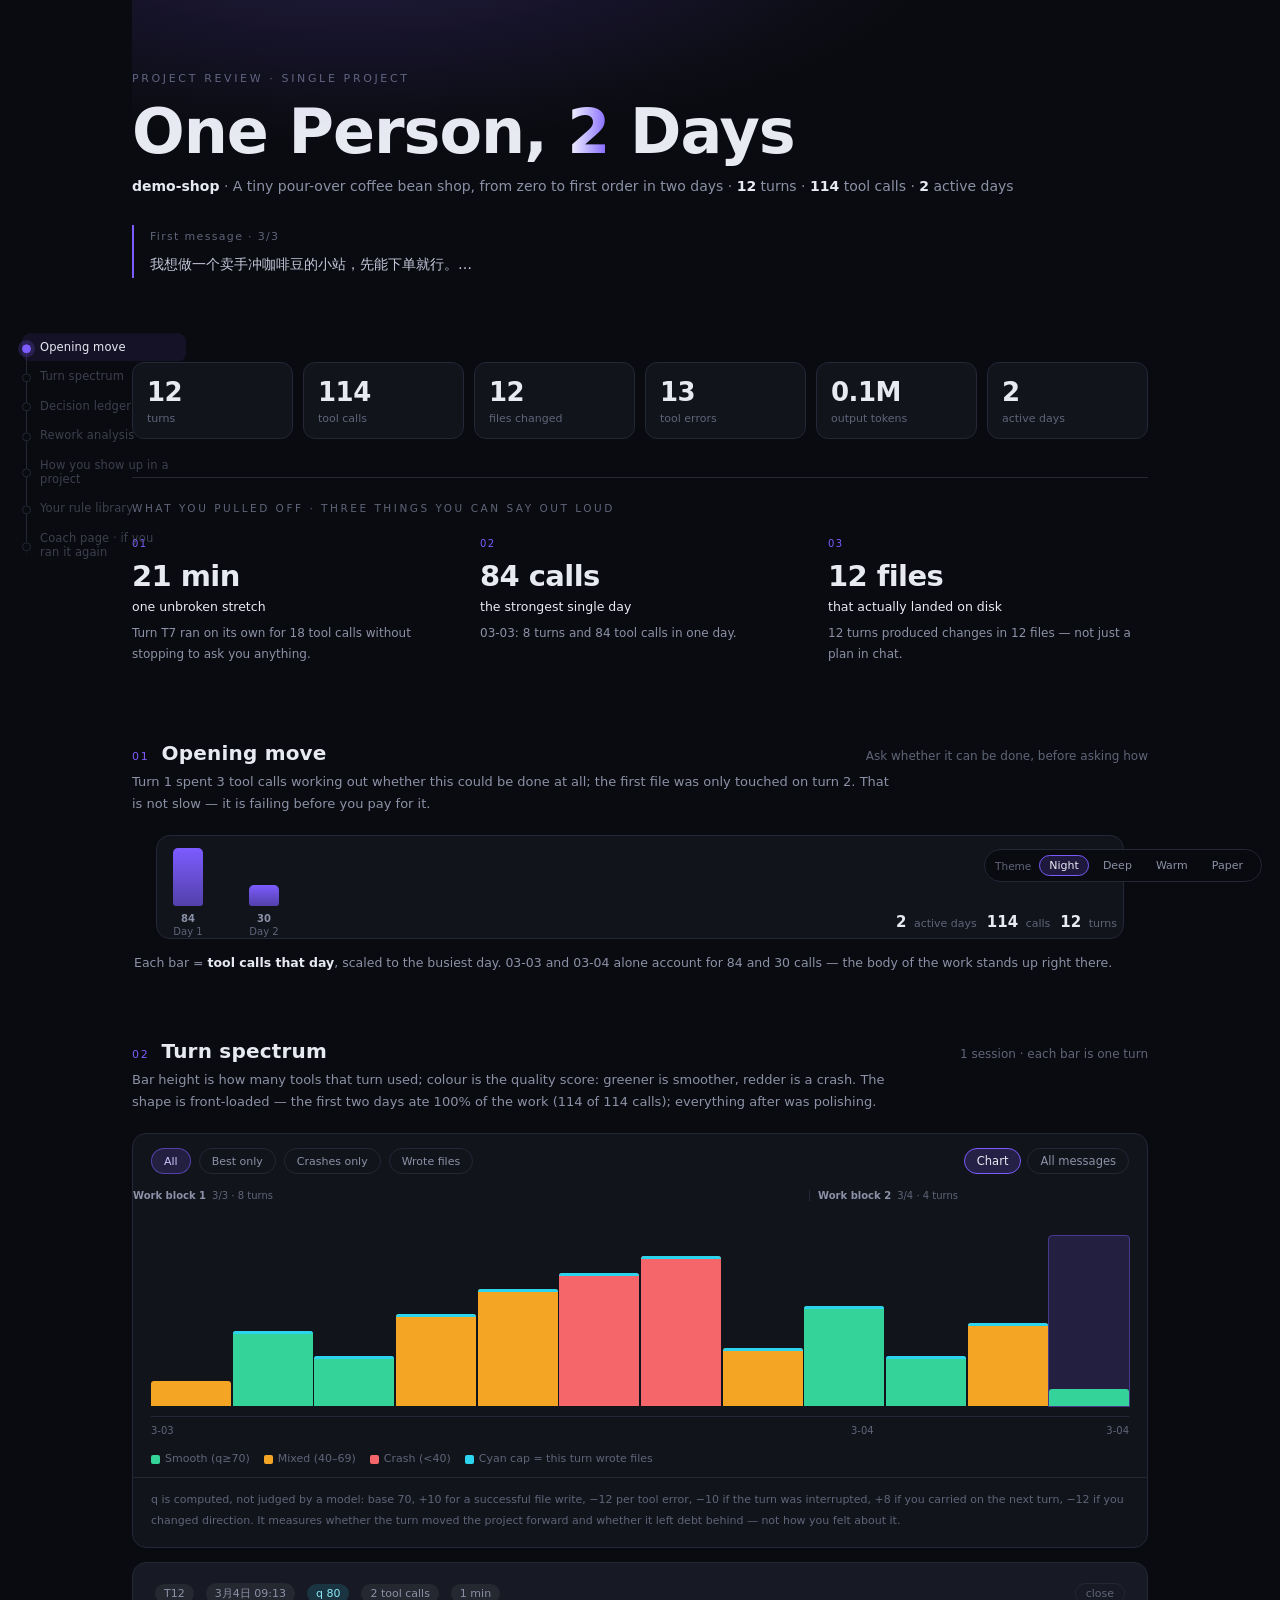
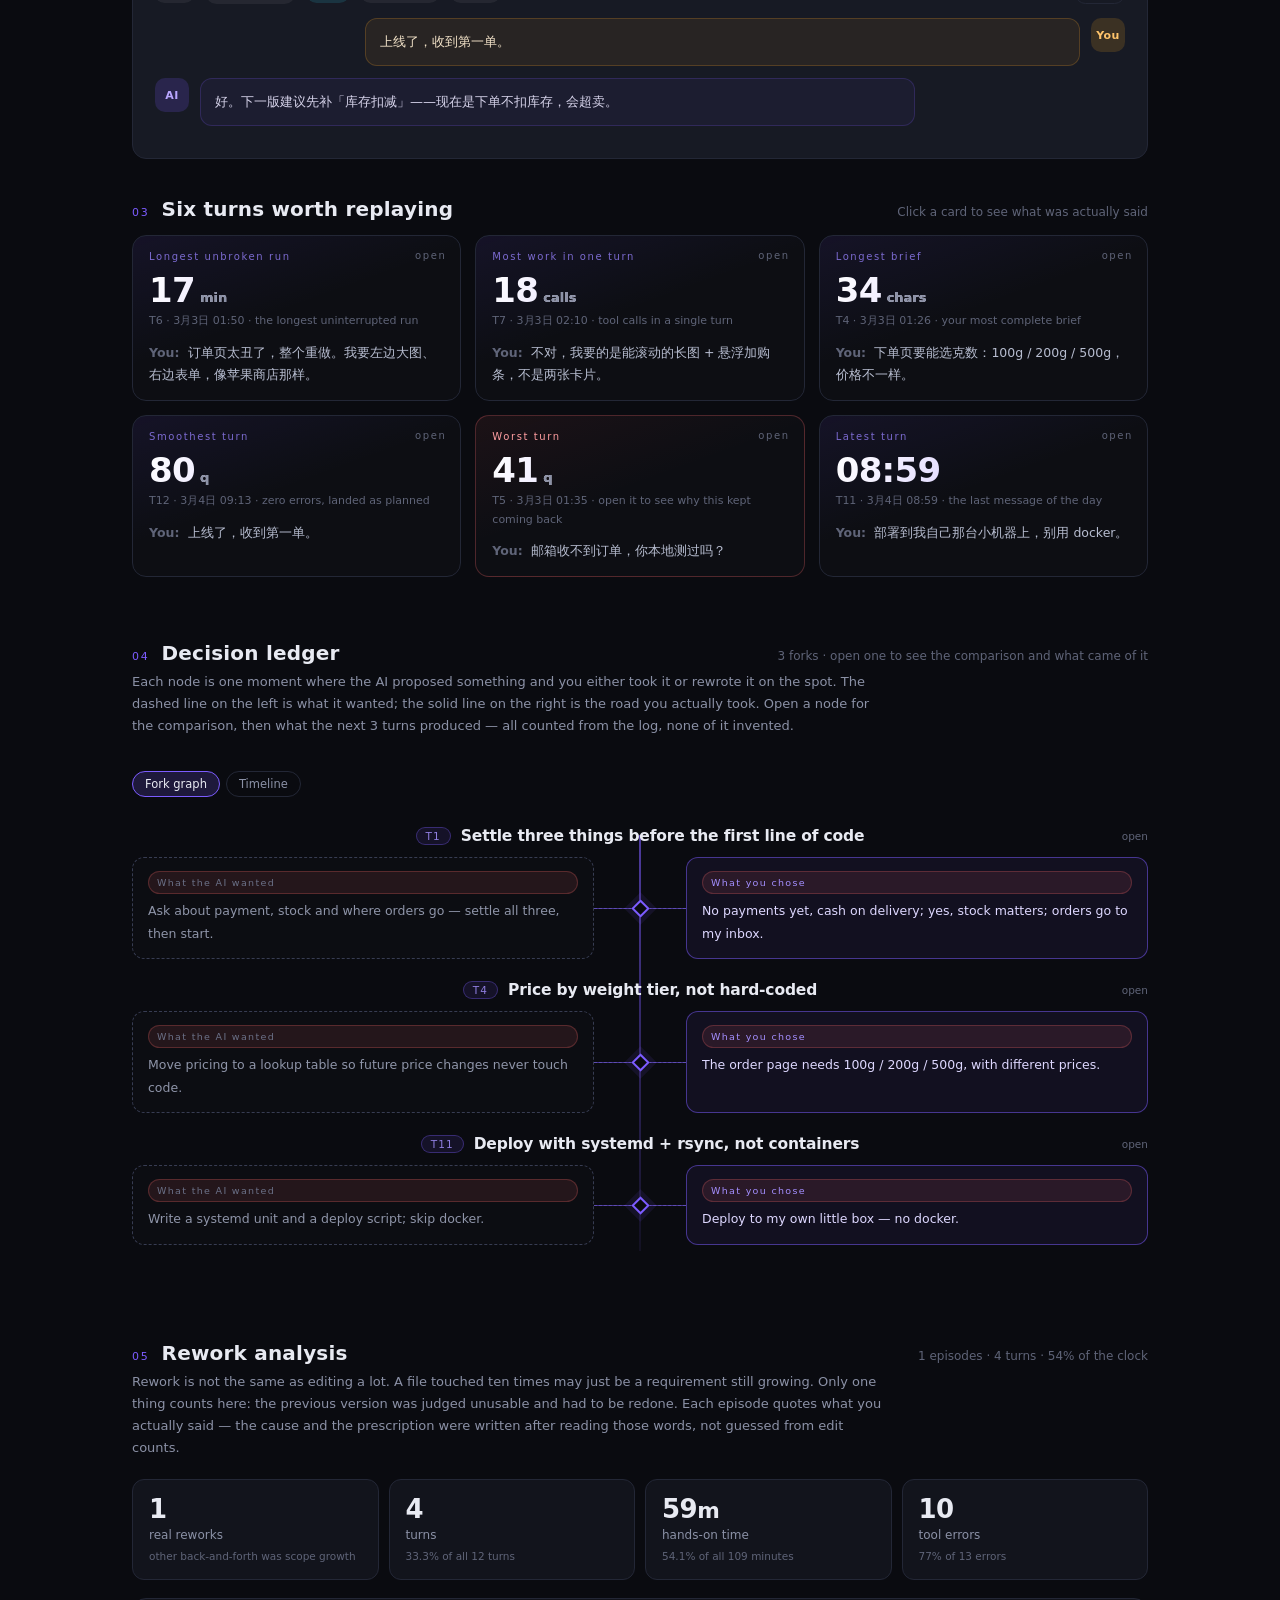
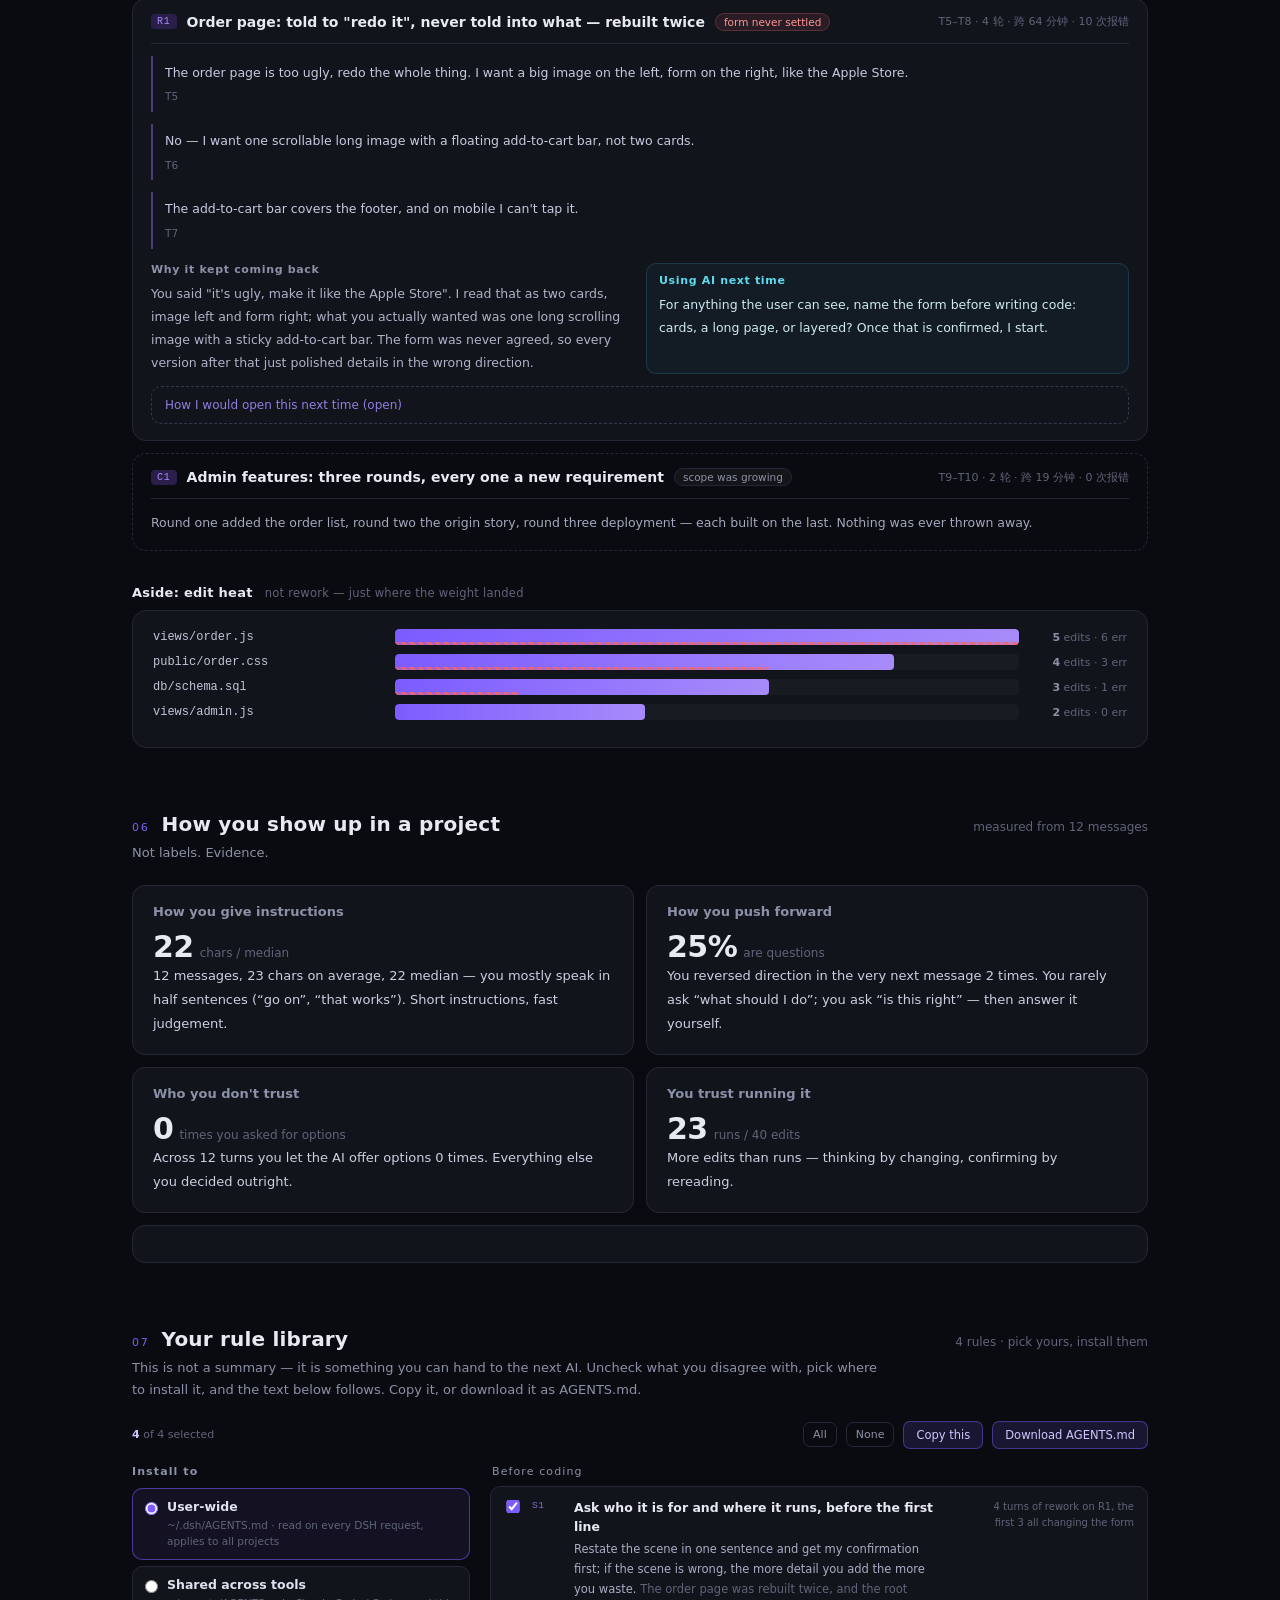
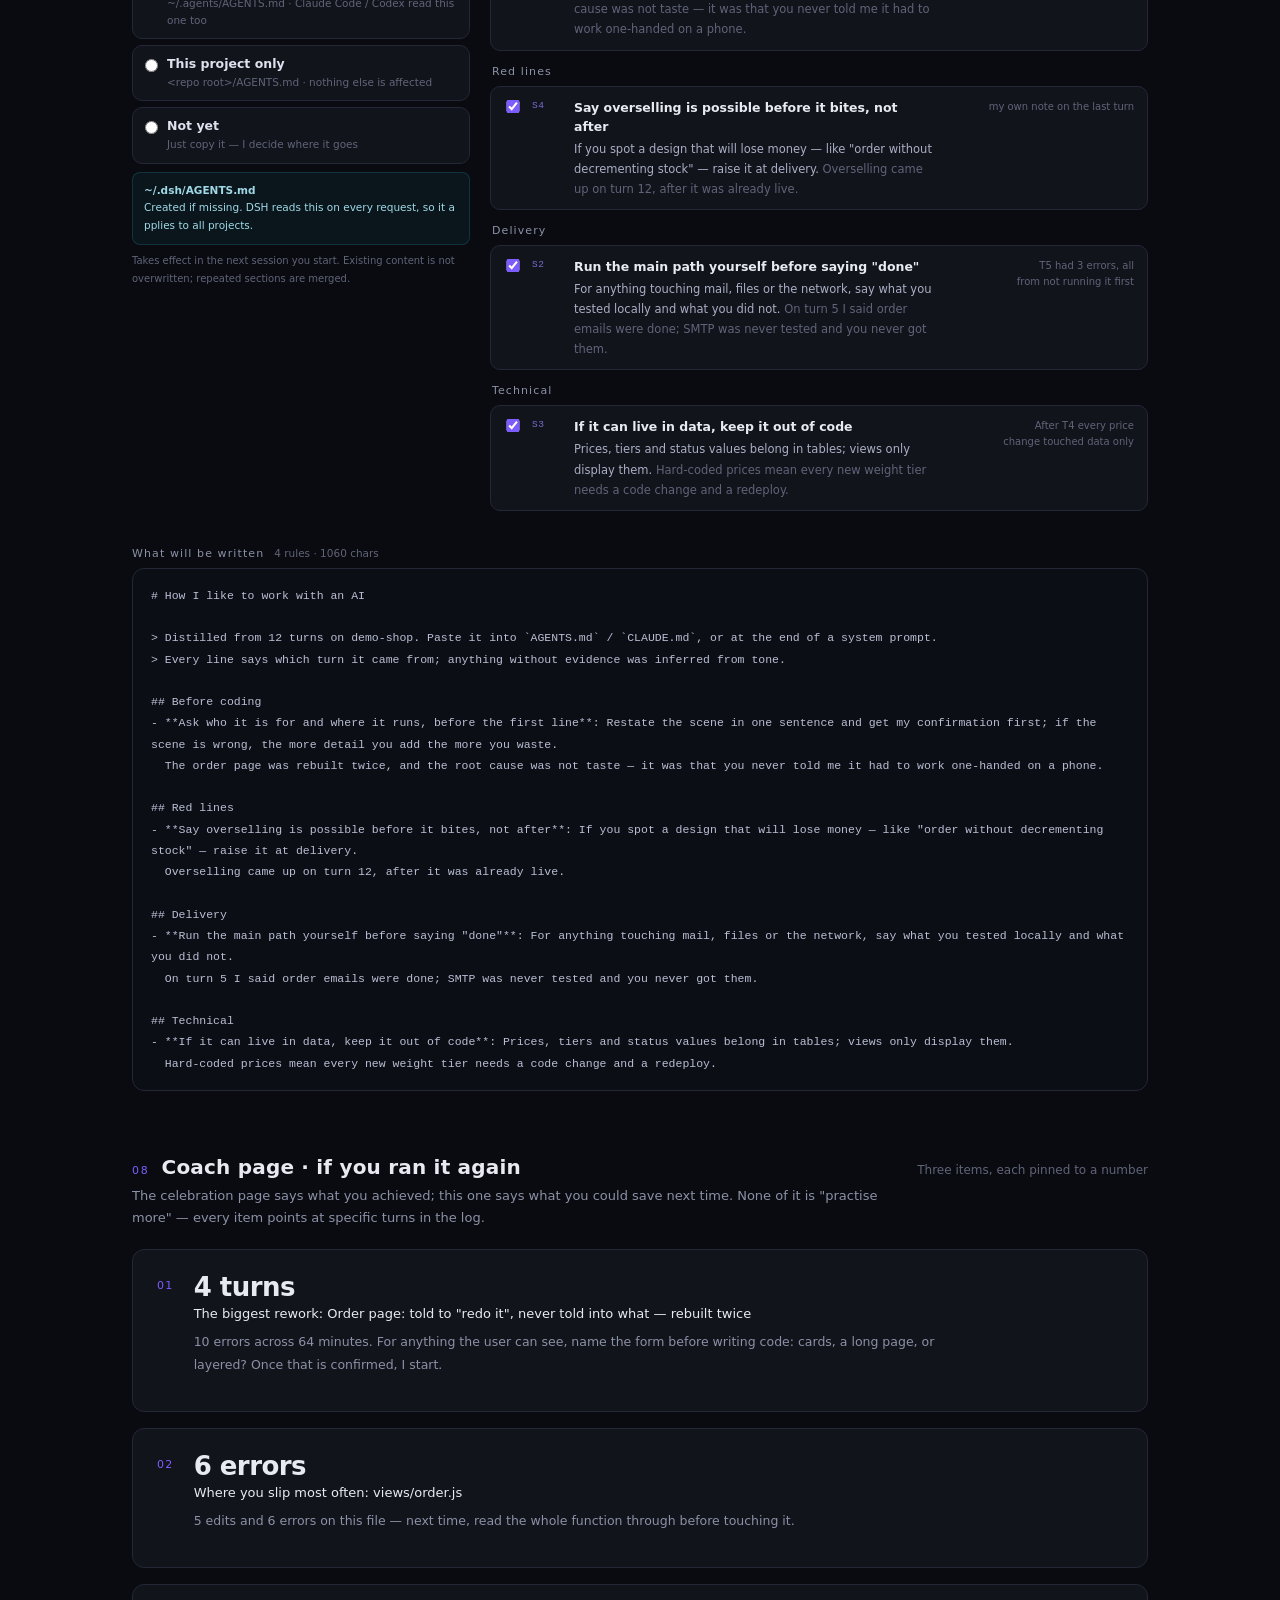
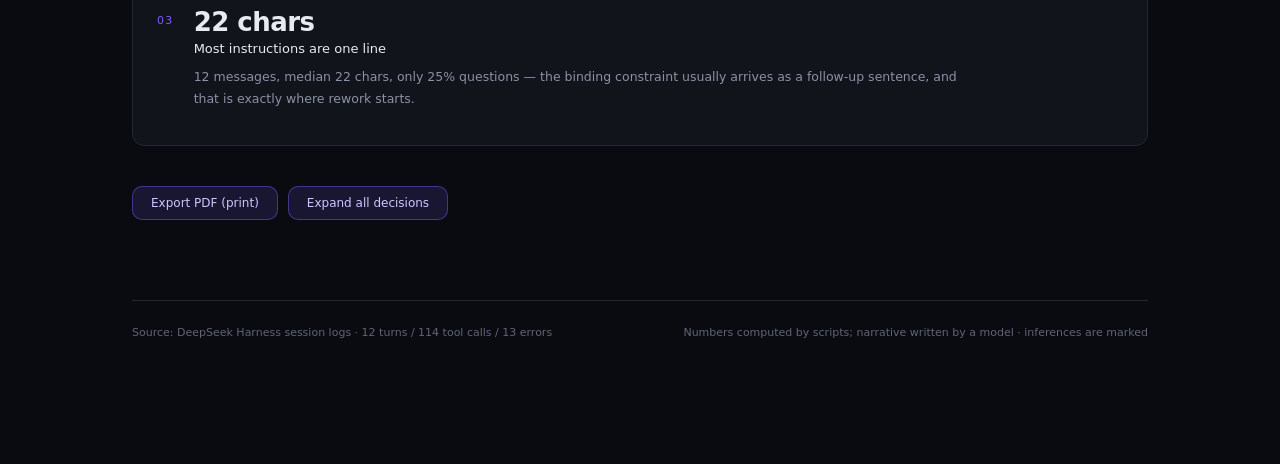
==== commit 75382019: "fix(i18n): English AGENTS.md preview and copy/labels in the rule library" ====
--- a/docs/en/index.html
+++ b/docs/en/index.html
@@ -1403,12 +1403,12 @@
   function genMd() {
     var sel = {};
     [].forEach.call(document.querySelectorAll('.rchk'), function (c) { if (c.checked) sel[c.value] = 1; });
-    var out = ['# 和我协作的默认约定', '', '> 从 ' + D.meta.project + ' 项目 ' + D.totals.turns + ' 轮协作里提炼。贴进 `AGENTS.md` / `CLAUDE.md`，或作为 system prompt 的末尾。', '> 每条都标了它从哪一轮来；没有证据的是从语气里归纳的。'];
+    var out = EN ? ['# How I like to work with an AI', '', '> Distilled from ' + D.totals.turns + ' turns on ' + D.meta.project + '. Paste it into `AGENTS.md` / `CLAUDE.md`, or at the end of a system prompt.', '> Every line says which turn it came from; anything without evidence was inferred from tone.'] : ['# 和我协作的默认约定', '', '> 从 ' + D.meta.project + ' 项目 ' + D.totals.turns + ' 轮协作里提炼。贴进 `AGENTS.md` / `CLAUDE.md`，或作为 system prompt 的末尾。', '> 每条都标了它从哪一轮来；没有证据的是从语气里归纳的。'];
     GROUPS.forEach(function (g) {
       var rs = D.rules.filter(function (r) { return r.group === g && sel[r.id]; });
       if (!rs.length) return;
       out.push('', '## ' + g);
-      rs.forEach(function (r) { out.push('- **' + r.title + '**：' + r.rule + '  ', '  ' + r.why); });
+      rs.forEach(function (r) { out.push('- **' + r.title + '**' + (EN ? ': ' : '：') + r.rule + '  ', '  ' + r.why); });
     });
     return out.join('\n') + '\n';
   }
@@ -1420,7 +1420,7 @@
     var m = genMd();
     window.__MD = m;
     document.getElementById('genpre').textContent = m;
-    document.getElementById('genmeta').textContent = n + ' 条 · ' + m.replace(/\s/g, '').length + ' 字符';
+    document.getElementById('genmeta').textContent = EN ? (n + ' rules · ' + m.replace(/\s/g, '').length + ' chars') : (n + ' 条 · ' + m.replace(/\s/g, '').length + ' 字符');
     var t = TGT[document.querySelector('input[name=tgt]:checked').value];
     document.getElementById('tgtpath').innerHTML = '<b>' + esc(t.path) + '</b><br>' + esc(t.note);
   }
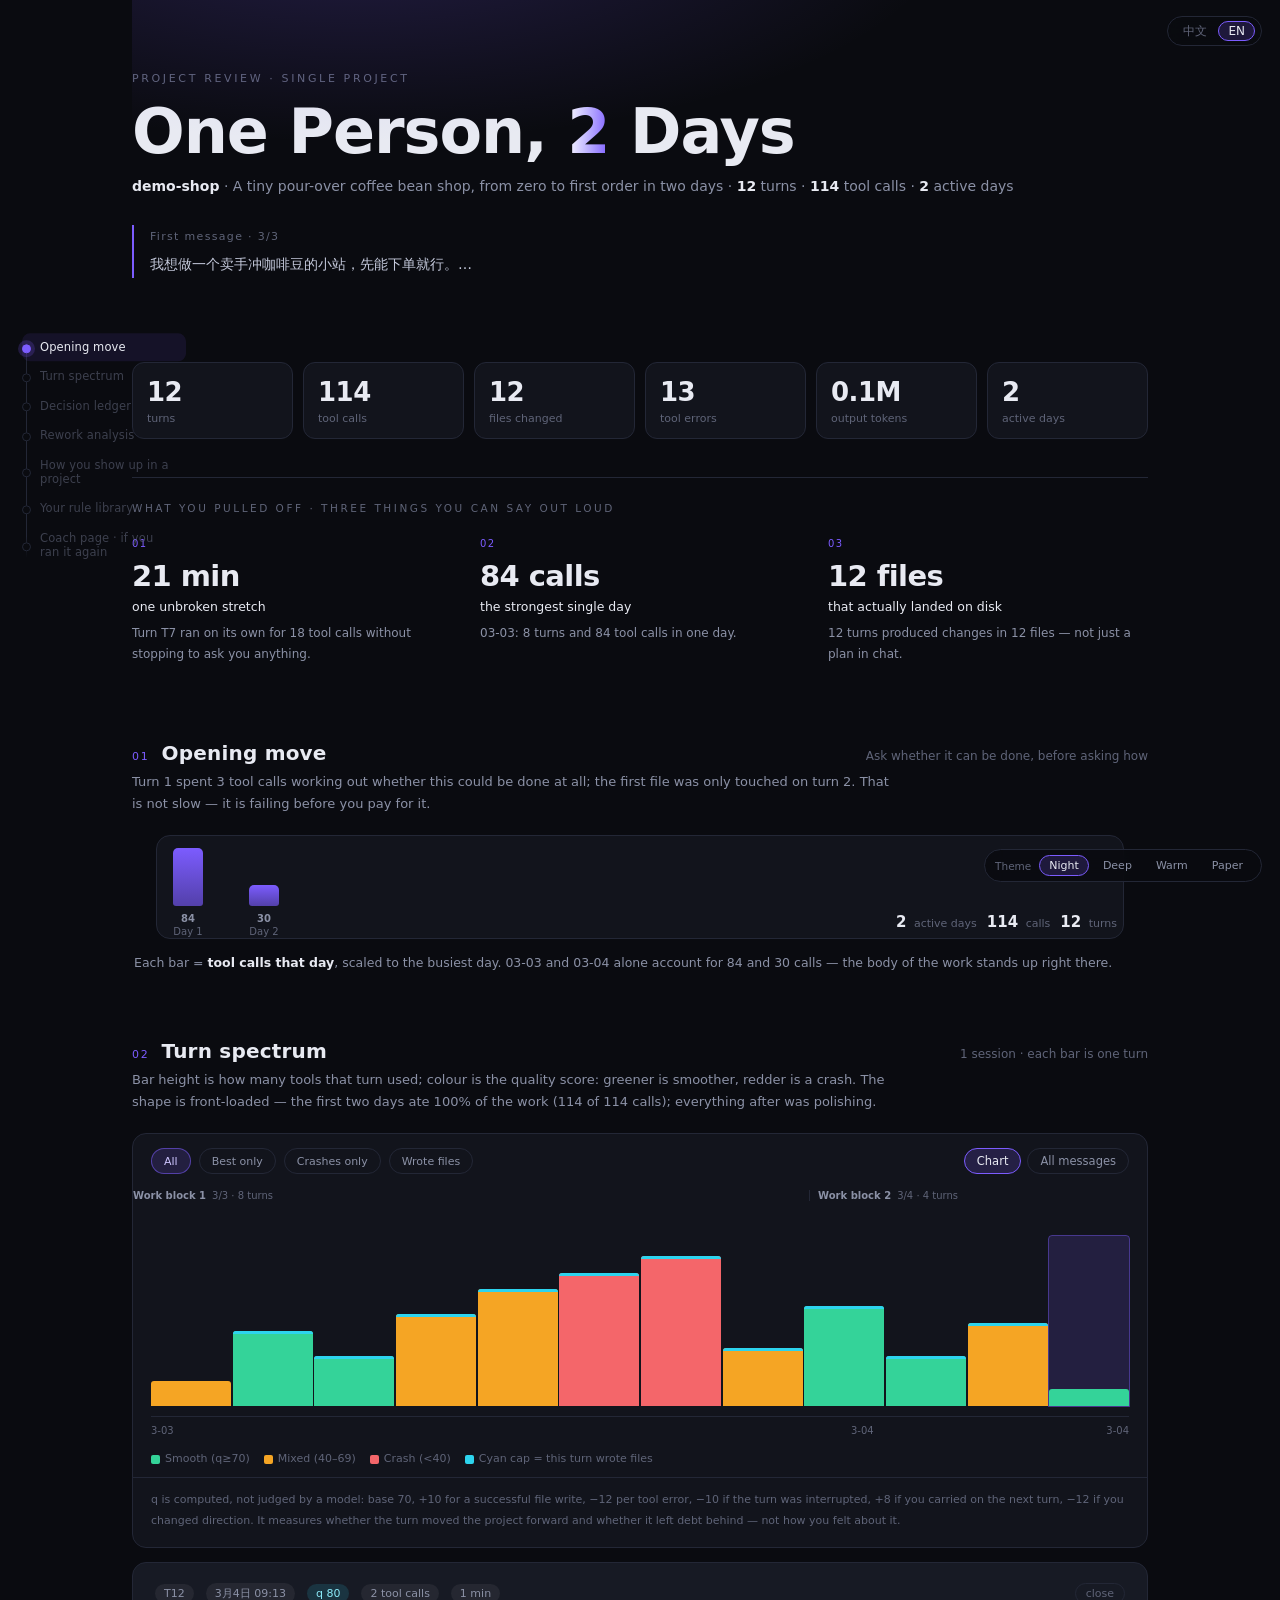
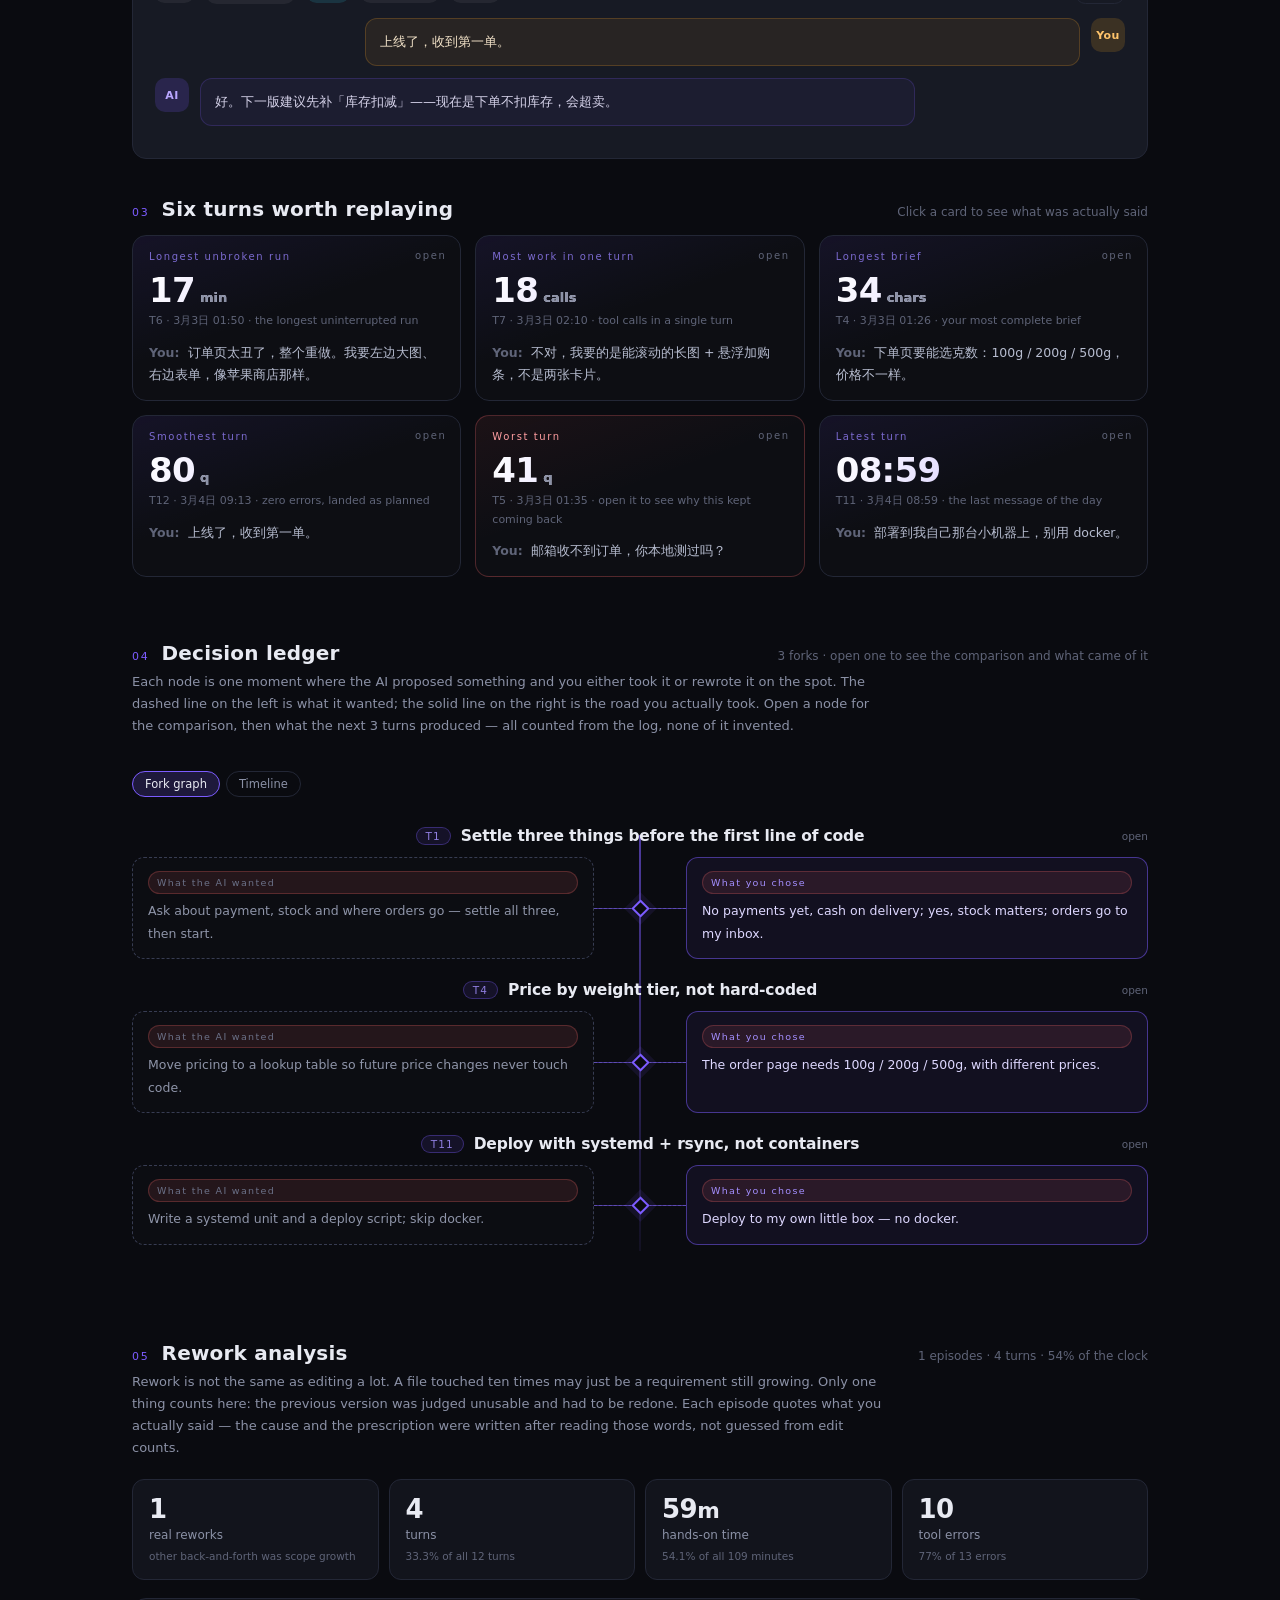
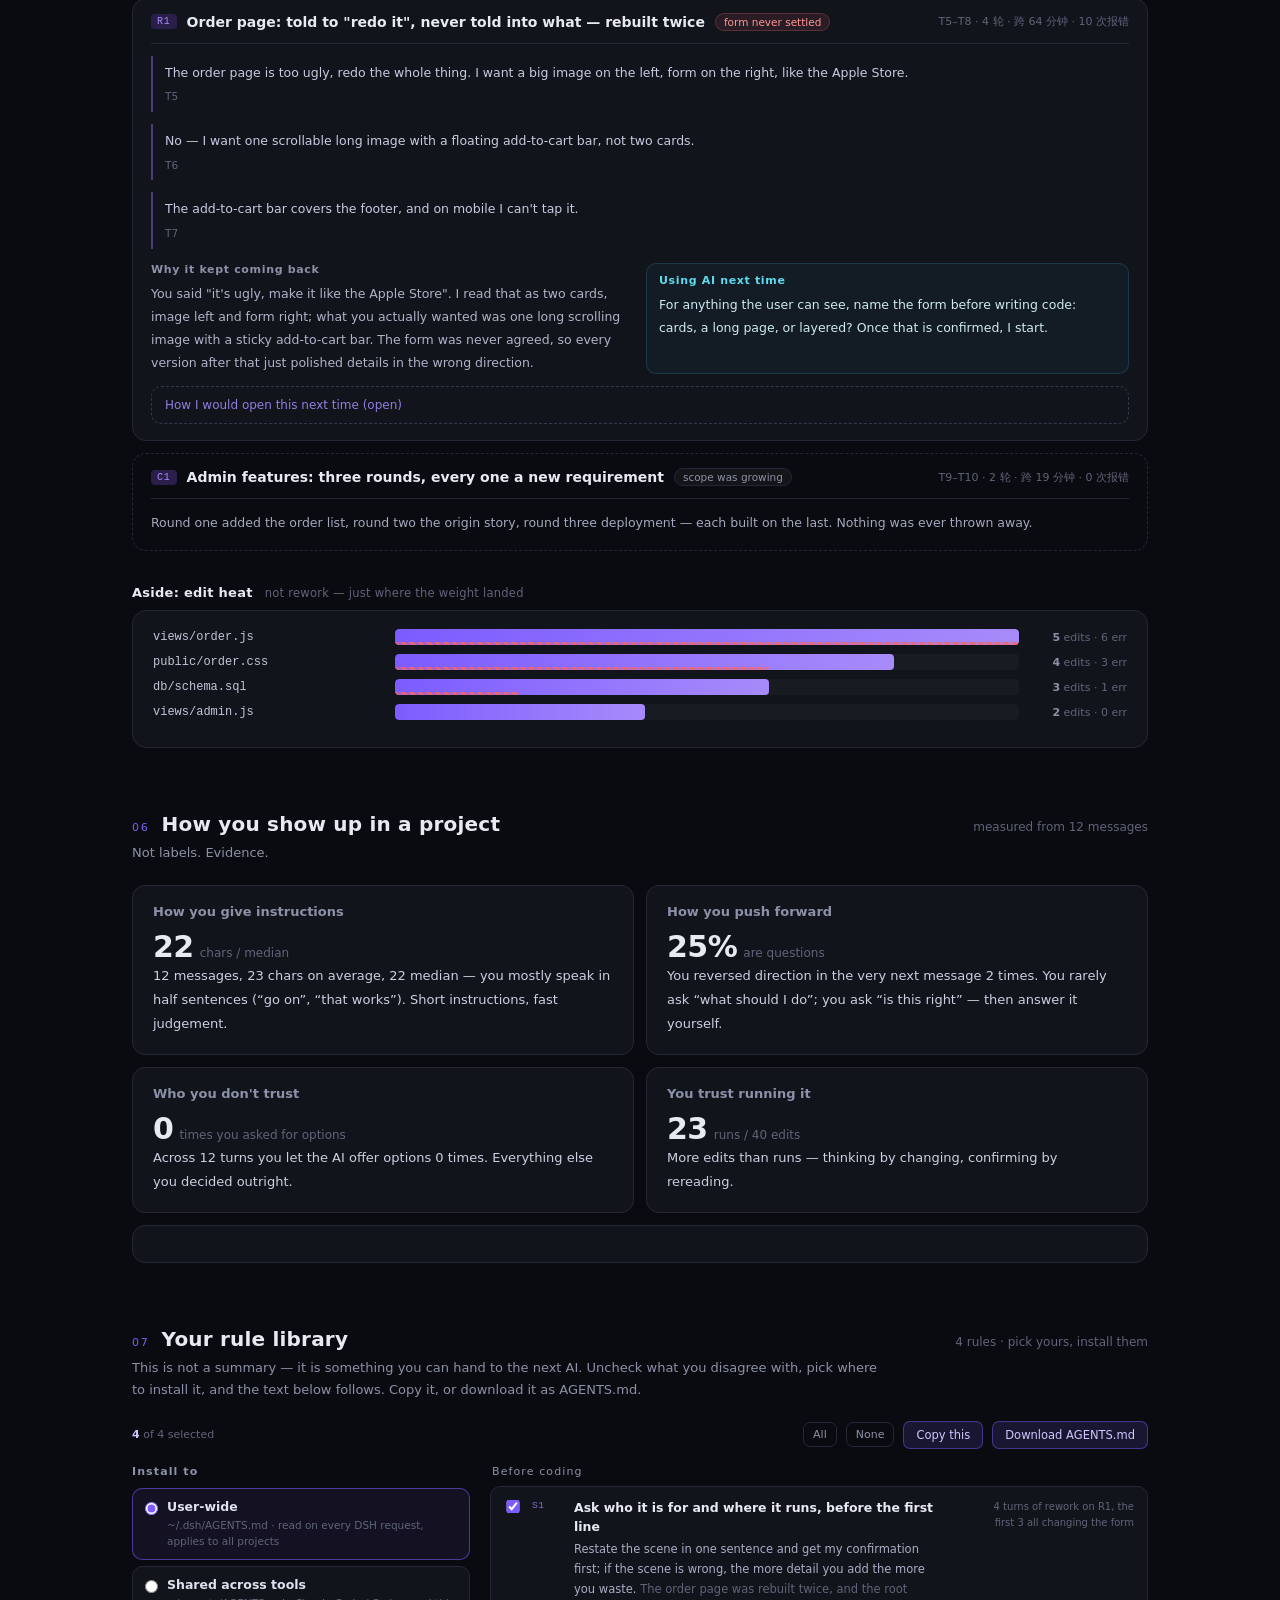
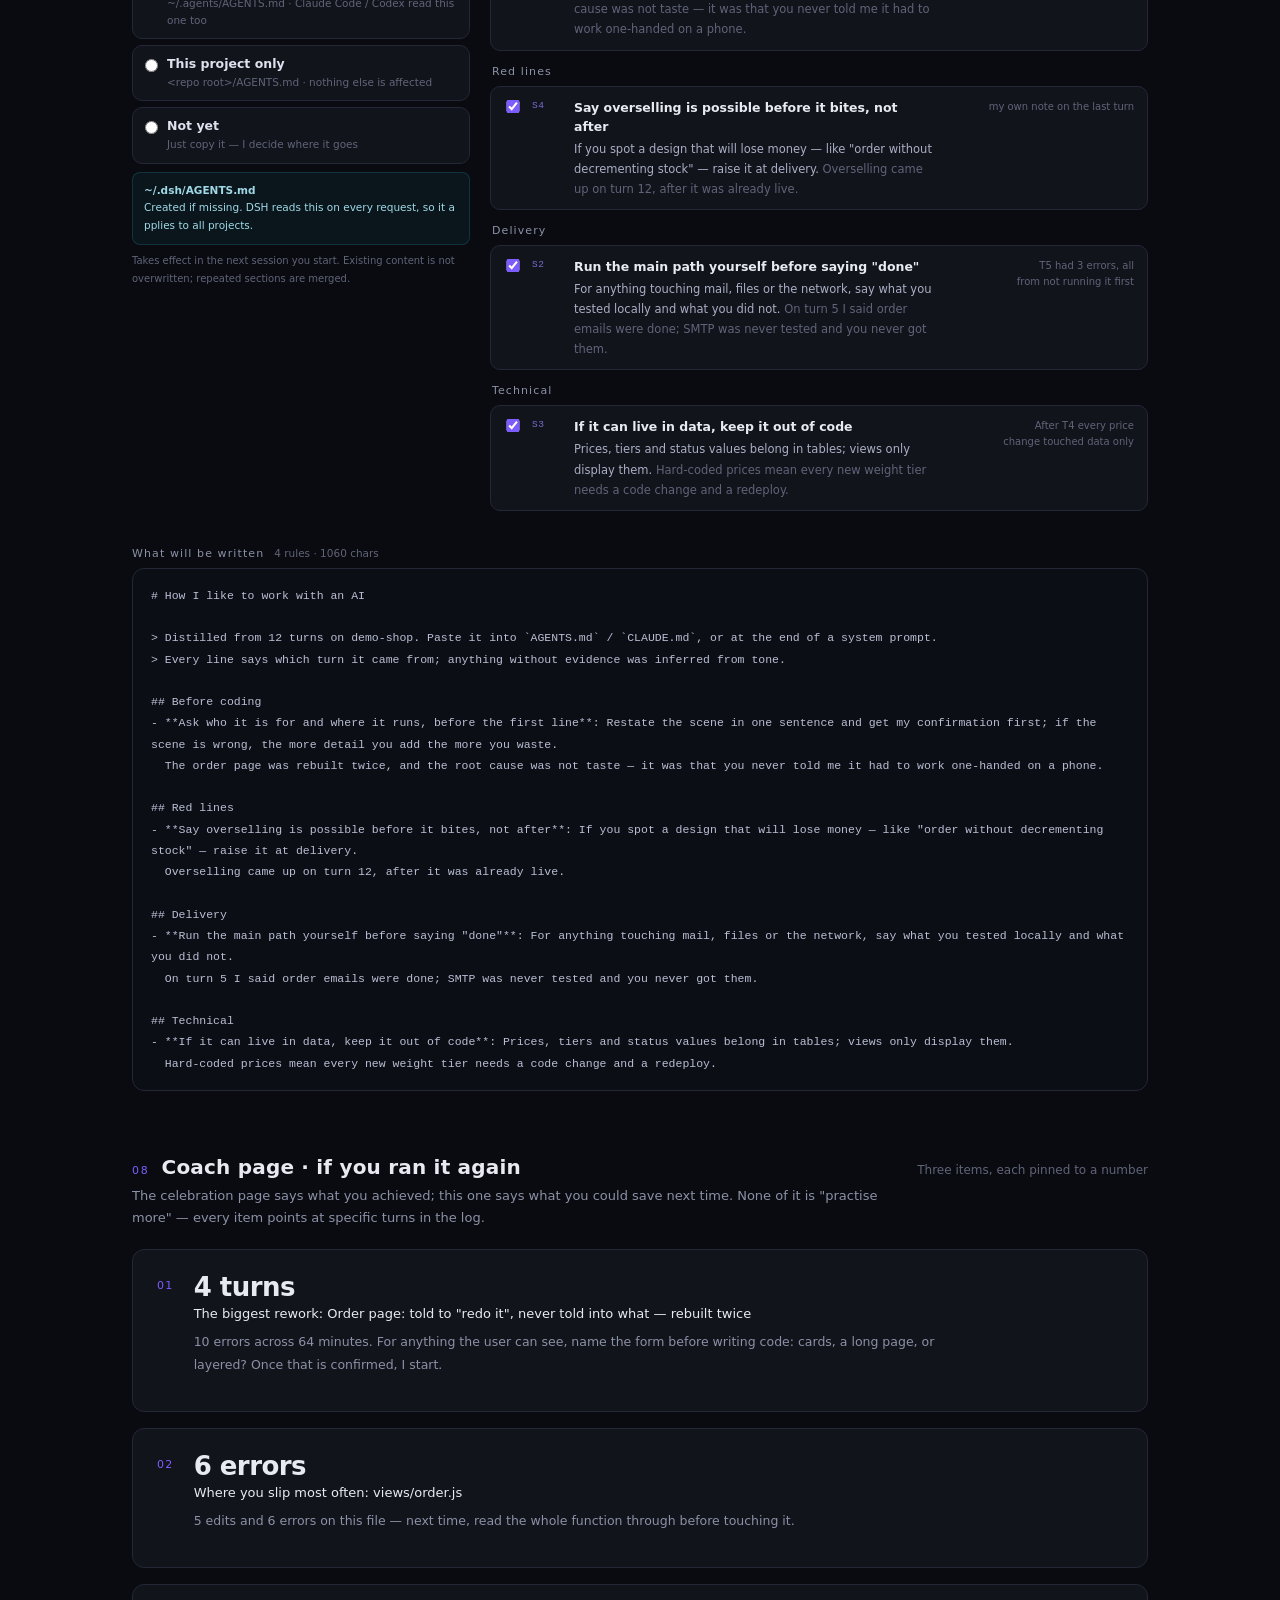
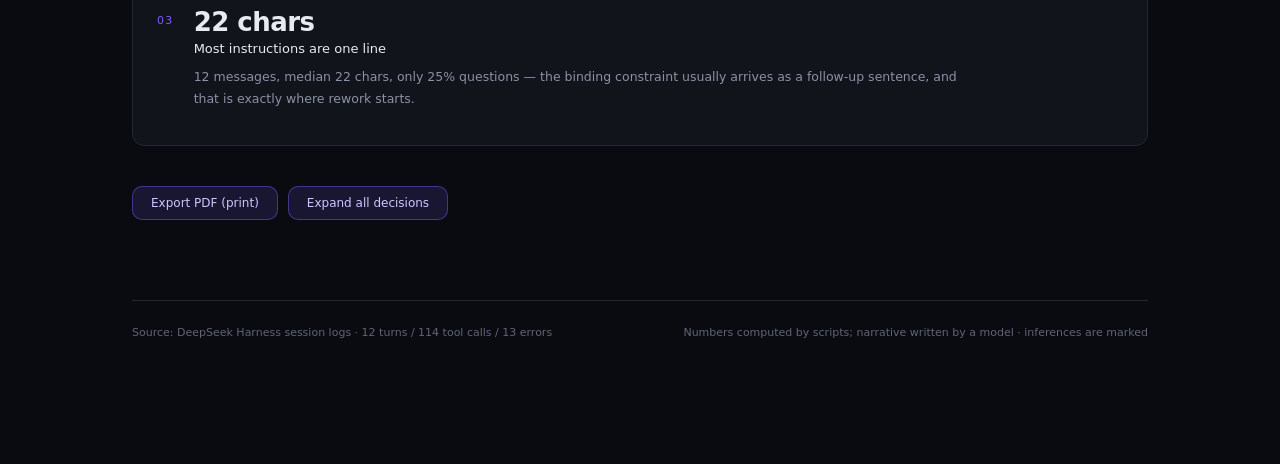
==== commit 1a207e60: "feat(i18n): 中文/EN pill in the corner so the other language is discoverable - render.js: LANG_ALT=<ot" ====
--- a/docs/en/index.html
+++ b/docs/en/index.html
@@ -547,6 +547,16 @@
 html[lang="en"] .pick:not(.open) .hint:after{content:"open"}
 html[lang="en"] .dnode.aftervirt .dnode-h:after{content:"on this inferred path — this step may not hold"}
 html[lang="en"] .cf.infer .tag::after{content:' · not something the log recorded'}
+
+/* ---- language switch (top right; only when the other language exists) ---- */
+.langsw{position:fixed;right:18px;top:16px;z-index:90;display:flex;gap:2px;align-items:center;padding:4px 6px;
+  border:1px solid var(--line);border-radius:999px;background:color-mix(in srgb, var(--bg) 82%, transparent);backdrop-filter:blur(8px);font-size:12px}
+.langsw a,.langsw b{padding:3px 9px;border-radius:999px;line-height:1;text-decoration:none;font-weight:500}
+.langsw a{color:var(--dim2)}
+.langsw a:hover{color:var(--txt)}
+.langsw b{color:var(--txt);background:color-mix(in srgb, var(--accent) 18%, transparent);border:1px solid var(--accent)}
+@media print{.langsw{display:none}}
+
 </style>
 </head><body>
 <div class="wrap">
@@ -747,6 +757,7 @@
 </div>
 
 <div class="themes" id="themes"></div>
+<div class="langsw" aria-label="Language"><a href="../">中文</a><b>EN</b></div>
 
 <script id="i18n" type="application/json">{"html.lang":"en","h.kicker":"Project Review · Single Project","title.pre":"One Person, ","title.post":" Days","h.sub":"<b>{turns}</b> turns · <b>{tools}</b> tool calls · <b>{days}</b> active days","h.first":"First message · {m}/{d}","st.turns":"turns","st.tools":"tool calls","st.files":"files changed","st.errors":"tool errors","st.tokens":"output tokens","st.days":"active days","cheer.head":"What you pulled off · three things you can say out loud","s2.title":"Opening move","s2.note":"Ask whether it can be done, before asking how","s2.daysNote":"Each bar = <b>tool calls that day</b>, scaled to the busiest day. {detail}","s3.title":"Turn spectrum","s3.noteOne":"1 session · each bar is one turn","s3.noteMany":"{n} sessions · each bar is one turn","s3.lede":"Bar height is how many tools that turn used; colour is the quality score: greener is smoother, redder is a crash. The shape is front-loaded — the first two days ate {share}% of the work ({two} of {tools} calls); everything after was polishing.","s3.all":"All","s3.best":"Best only","s3.bad":"Crashes only","s3.wrote":"Wrote files","s3.long":"Long inputs","s3.chart":"Chart","s3.msgs":"All messages","s3.lgGood":"Smooth (q≥70)","s3.lgWarn":"Mixed (40–69)","s3.lgBad":"Crash (&lt;40)","s3.lgWrote":"Cyan cap = this turn wrote files","s3.qnote":"q is computed, not judged by a model: base 70, +10 for a successful file write, −12 per tool error, −10 if the turn was interrupted, +8 if you carried on the next turn, −12 if you changed direction. It measures whether the turn moved the project forward and whether it left debt behind — not how you felt about it.","s3.picksTitle":"Six turns worth replaying","s3.picksNote":"Click a card to see what was actually said","s4.title":"Decision ledger","s4.note":"{n} forks · open one to see the comparison and what came of it","s4.lede":"Each node is one moment where the AI proposed something and you either took it or rewrote it on the spot. The dashed line on the left is what it wanted; the solid line on the right is the road you actually took. Open a node for the comparison, then what the next 3 turns produced — all counted from the log, none of it invented.","s4.flow":"Fork graph","s4.timeline":"Timeline","s4.expand":"open","s4.collapse":"close","s5.title":"Rework analysis","s5.note":"{episodes} episodes · {turns} turns · {pct}% of the clock","s5.lede":"Rework is not the same as editing a lot. A file touched ten times may just be a requirement still growing. Only one thing counts here: the previous version was judged unusable and had to be redone. Each episode quotes what you actually said — the cause and the prescription were written after reading those words, not guessed from edit counts.","s5.episodes":"real reworks","s5.episodesNote":"other back-and-forth was scope growth","s5.turns":"turns","s5.turnsNote":"{pct}% of all {all} turns","s5.minutes":"hands-on time","s5.minutesNote":"{pct}% of all {all} minutes","s5.errors":"tool errors","s5.errorsNote":"{pct}% of {all} errors","s5.hot":"Aside: edit heat","s5.hotNote":"not rework — just where the weight landed","s5.edits":"{n} edits · {e} err","s6.title":"How you show up in a project","s6.note":"measured from {n} messages","s6.lede":"Not labels. Evidence.","s6.instr":"How you give instructions","s6.instrUnit":"chars / median","s6.push":"How you push forward","s6.pushUnit":"are questions","s6.trust":"Who you don't trust","s6.trustUnit":"times you asked for options","s6.run":"You trust running it","s6.runUnit":"runs / {e} edits","s7.title":"Your rule library","s7.note":"{n} rules · pick yours, install them","s7.lede":"This is not a summary — it is something you can hand to the next AI. Uncheck what you disagree with, pick where to install it, and the text below follows. Copy it, or download it as AGENTS.md.","s7.count":"<b id=\"pickcount\">{n}</b> of {total} selected","s7.all":"All","s7.none":"None","s7.copy":"Copy this","s7.download":"Download AGENTS.md","s7.where":"Install to","s7.hint":"Takes effect in the next session you start. Existing content is not overwritten; repeated sections are merged.","s7.genhead":"What will be written","s8.title":"Coach page · if you ran it again","s8.note":"Three items, each pinned to a number","s8.lede":"The celebration page says what you achieved; this one says what you could save next time. None of it is \"practise more\" — every item points at specific turns in the log.","btn.pdf":"Export PDF (print)","btn.expandAll":"Expand all decisions","btn.collapseAll":"Collapse all decisions","ft.source":"Source: DeepSeek Harness session logs · {turns} turns / {tools} tool calls / {errors} errors","ft.note":"Numbers computed by scripts; narrative written by a model · inferences are marked","ft.archive":"Cross-project archive →","ask.title":"The one time it was your call","ask.q":"T{turn} — I gave you {n} options and asked: {q}","ask.pick":" — your pick","deg.title":"This report comes from Claude Code logs.","deg.body":"Those logs carry no todos, approvals or background jobs — so “how many approvals”, “how many open todos”, “how long did a job run” are absent from this page, not zero.","tg.dsh.t":"User-wide","tg.dsh.d":"~/.dsh/AGENTS.md · read on every DSH request, applies to all projects","tg.agents.t":"Shared across tools","tg.agents.d":"~/.agents/AGENTS.md · Claude Code / Codex read this one too","tg.project.t":"This project only","tg.project.d":"{path} · nothing else is affected","tg.none.t":"Not yet","tg.none.d":"Just copy it — I decide where it goes","tg.project.default":"project root/AGENTS.md","s5.hotRow":"{n} edits · {e} err","s6.instrA":"{n} messages, {avg} chars on average, {med} median — ","s6.instrShort":"you mostly speak in half sentences (“go on”, “that works”)","s6.instrShortPaste":", with the occasional ten-thousand-character log pasted in","s6.instrLong":"you state the whole requirement up front","s6.instrLongPaste":", the longest being {k}k characters (a pasted log or code)","s6.instrEndShort":". Short instructions, fast judgement.","s6.instrEndLong":". Complete instructions, boundaries drawn in advance.","s6.pushBody":"You reversed direction in the very next message {n} times. You rarely ask “what should I do”; you ask “is this right” — then answer it yourself.","s6.trustBody":"Across {n} turns you let the AI offer options {ask} times. Everything else you decided outright.","s6.runA":"You had it run things more often than it edited code — verification-driven, not description-driven.","s6.runB":"More edits than runs — thinking by changing, confirming by rereading.","rw.why":"Why it kept coming back","rw.fix":"Using AI next time","rw.prompt":"How I would open this next time (open)","rw.repro":"How to brief a rebuild of this feature (open)","rw.meta":"T{a}–T{b} · {n} turns · {m} min · {e} errors"}</script>
 <script id="data" type="application/gzip+base64">H4sIAAAAAAACCrVaW3MbR3b+K6f6xQ8aUbjxBqXi8mWzUe3K3pKYciWmK9WcaQBjDqbh6R5BiEopkBQpUiJFc5e0RUpOyLUkM7JMUV5dwIuo/2JhBuAT/0LqdA8Gw0u8tDf7QgI9PX35vnO+c043rpEyk5Tkr5GKxz9npiR5YrEyPytKvEIMIm3pMJIn74G03RpUuO+d5VeYByYvFBiDEUZdwL4GFDxehv9gHgfJoWB7QgL3LOaB7YKscrBoTRCDCH/k7zAoE8LmriD5tEEE9z2TRRsh1w1iVq0j24o2+ztWI3mC2+SSOgJhkL6nhslgI8e2dDpnEOZ53MMvWYMIySqC5PsHscsoc9V7tkvyuXQmlUoZhPuS5Af71GeTmiV2ieSzA6lUt+ETkk9dx5GoJ4fsMiP5dH9/pjeVykS9mGt12/vSvX053V6wHRYtz+TlCjWl3rYerYawXiMlv0zdi0wIWmTxXiR1hrp7o1eKv2cuyWeyBikzy6au/poxSJleVZ+zOYN84TOBM1yi0uYkn+rJ9BrEtYsl2WkxiMcs22OmFCSfuW4QxUj+02sEMc+kMn1nU9mzqSyJ8RzIGR2UB64bR/rluv2yqbhf7vpnal0f0pp+v8v3p9eI3WE3lUqliUHQZpQhSB5tvrtvhfhJaB9DehRtw/UdxyAe57i7Tz/DZeDqPuC+KxXtlaooaRSZZUsNoMeoRfKZlEGqni2RwwGDFD1WIfl0n0GqbOTfBaOeWSL5dO/1eHmfXiOuWrb7e25SR5sy8pfcG86aQHUolc6nU/lUqieVSv0bMYjleySfiW00Y5AvSL4vowxYsdUBN1qcUI2+YB7Jk3B6IZz4SzC20mzUm43HwdxX4cztYOrH4I9fBUtr7WdTrZUbweZ86/vlg93ZYHK6PfG62bgdzC0Fm8/aa7Nv6+PEINQmeRJMTrfWNtobD5qNmebOy+b27YPdlXDxaXPnbvvFZvCnx8HGy7f1sfajsWZjrv1oLNj+U/DDXWzZ+DOON7/Q2llub469rY+33yzrQYKNleb2VDi9EEzNBbfWw5nbB7uzzcZc68bL5u5Ka/l1MLWslxA5yaefGcR2JfM8vyKZRfIF6ggWO06ixXe08aM5ugq1DgeZU3KQOcpBX8xBn+KgP3eMg8EuB5mYg2ZjLrzzUEOlUQ7GVtrPvwumN5s7d8Mnewe79zRa7UdjB7v3NGCte8/DOw+D+YVwemF/fKO18SxBxv74t8Hms2ZjJthdba+tH+yutJ9NBT98GcMdf9Ak6jmDL+8E85vB66Vg8iGcgWBmLpjf1HQ3Gw+ajcf7ay/2v/nzYcSJNXJOmCVWpj3iCwcXUKn0fC7IL2WiN2Ii22Uie0omBvPZw0zkYiZymom+Y0z0ncSEBimY/rq9th7OzrQm7rZuLAfbj4LpqdbOjYPd2fDFZGsCjbbZ+EF/CF89a03cbTZmwtX5pDfoMRa3wukv9UN8e2kznNsIno0Ht1a1v4HHqZAQ/PB1uPHiYHd2f+eu8iA9+CGYr9isKs45tpCIrnEE9l9r97ku2rnToZ3pO4r2YIz2gNaegQjtdCKgnmz4aFr7ay/aj8baE6/36zPB5O1wafNgdyWdShXhHGT0v95Uqoiev/MqXN1tNuaajXq4+ioBt36i4Q5no2HCtW+br+daG18jsGNvgsm55s7D4Ms74eJWc+cVStCt9ebOt63VMeRGdQ4X99pr6/s3Z08EX6UhGn3HHjlX8WyT/QpTz+Yi8Hu74PeeDvxs71HwE9lJOqXgz6Uj+LNd+HMnwa9VI1x82WzMBdObWg8Q5ter4f0nwf3N8MXt9pubwZdfH+z+dwfp8Me18MXtt/Xx1p3N4P56e+2htuT2i024fHHoD4ABY35hv46gBlsvg/vrerDW4nowdlP3ab9aaDbq+2NzR2BGVMvUdjTGkgmpv+KnXwF0uqMpfV2g+04HdO+xCJvu7wKdVkBnO3ae6wJ9sqwoZPfXXgQPHjcbC83tKSUGz1FRb84FYytv6+Ph9AJa5KtH7b2t4MF3wb29t/WxYP4v7b2t9tq6JiaYmG/f3gr/636wNBVsf70//u1hL8DBppZjrwoaE8Gz+sHuSvDqUXBvDwfrjNR6fCN4Nt+++RhdoHELX1mdCuZX/5rZV/wRxzajFlP8ctPv6E5/l5H+0zCSOSnnSXcZyWpGUhEjiVR+4P8IucHTLWRBwd5auRHefdqeeB3urAS31lsrN/aX3gT39uAMhONPwhcbwa3V9vMfwm/WdP4R3n3abDwIdleDubXWzM0EBeGd9dabHQVpvTUzrVIgJUpLzzF4qlGRye2l/Yl1lLFv1oJGY/9/duIZ/t4UZAYjCga6FAycjoJs+igFAzEDvYqA3swx6e/v4p+O8Y93G86uNV/PN7enMArcWDnYnW3XZ5uNxXDmdnh/u9m41Rrf0vKUDK7x24tbIGiBnaUeoxBMTaK3vPoG9V4N1157CBVqWbaL4aP13Q6S+/3TcHZm/4/IKTra9CbkcpWrR2D/W1FOD0QoD3ZRHvyrKOeGUgP5XOqYxqePRNj+49k9VjrH7TzK6DrpRpRqq9wkNn40+9Wb7Y3Nt/XZ4NWPwfxC+/l3b+tzScD1MOo9OAOtWy/D+lgnaZkO9ib1S3AO4gEOdmdwBjUwvq5yyVgIw7t7rQfb7Tf3gu1HJxo8tcq2+/+R6KQjHjA4xlVW6nRM9OaOMtF7NLFM/VximbD3qbnWznL4dB5J0Emm4iTceNHc/g5D7dKkqphm91fmm3tvgqnl1vhWggH9Eur3rVUQknu1btIYsTP/tLX7VXtvAVs02k8fhROTGAieLbUebJ+Is8VkFG9/qYF3ZCSdLF/TpwT2WMae7haw/VpJBo5LeerELGZivfX6x2B6E6355uPg1TMsfuY3g8358P52sIzxDSGZ/r61uA4WN0eZlzRtDJgqFRc1IVnZAt+1JZwB3apHb99YCe8/Odid9kTNNeEMeEydKmgjx4J0cT3Y2AqW14/WRqzi8No5PILqEcy7YpsMd6xb9b8eUfrFRp3tYJ8oW9OZ02A/mE9nj2U23TCqoB84btSZk84OUJ2330TZzOLLYHqz9eRJs1FX5WUX4Iev39bHm43bOiIGO9vtjQ08SVh7iIKj6tpw5tvg5vzb+txP9cWf6os6tVRBVteec9hB9US4d1faLyeDua/+pso/ncKTHYuZdvdUicoEevl04iz0MpPSYSBLHsO/tlsUMMIK3MNvLDqldGyXAS+AyS2mdn/ZttSZpxgFOsJ9CRVaKzNXGujB5ihQ14JqiXlMH3AKKHL4qb4IQs9GHUfPaOAkLiiT6yEGMUvcVqedH/HOkAJqTBpgUlEC7oLFHPsK82rnocZEZ7oylZJ54nxiNsmhXAPbHeFX1cAF3CtOY7tFENKjeO4HtEprUOW+Y0GZq42OMqcGJXqFQcXjlm8yC2hnKYA0FD08LHRBlqgEl+FJb5FL8AWz9ES/s/EAjthugXlEH4gp+6t47Io+oFXWQ9DSD/OSS/DyByzBYKQGVaZWKm3mGeByCSXqWWeRCStJxUWulmybuD/[base64]/wtPd8d1aLqsSr3RvHg26QqvnSO3y+hfVAZxbnIaHpVeIu+9CW/9Ce/DGDIcynedpCPY9/[base64]/o2NztUUH1KsmTf+IeULem4p3qiYEfTLypw6CE/OnwhwuKwiGmCdgdBSjfQYnqvSLHBnAPHFpjHrPehY9dk+kV2gLdtmB7ZdzLhW6w+8LnMjI7ya7K44JrC5CcR0wqs1GbKnEnCtXIH0IPFEbsDs5c7x2ZM/QGohbFnnGiKfQog09qZG8sD+qoKVrgRzqMR7Mi1ZplFWMUEoe4LjicKsyOsK2FNTa247P3xbP3JWZHeI6MBCbetYqILC4xSKK5chfKfMR2GFxAWt+RIGkFbHl8qv54qn6UiorHyxXs8Al7x2MK9Y6NdJnpgQ85jqkyR2UQmKQoaKgrqsyDMi7H96KMKj/[base64]/kV6l7EW+q+nEHw3vgKU197BxOBQkk/RkyPCqmutVHcP0BxjwT6PYwcUGAUMyORj7Jgj/su+rbWHKSGgsuq4LEvfNtjmAnGkixMXmFKsooer9pu8YTIMZiMD+kUBoiOaF/CqfQUlsWshJnhdYihl6IcRT+xi7ari+T4mVqyTjlUjopGyKhZAh1BOmpAheyBj7hWPFyvDj0lDzMPTIOTcA8a6ZTGOpPAOj2YDKvJ3xmwii24FR0MdK65DVK2XV8p3GFaDCJK1GPRBX4225ONWi7G/XM96ajtN9Fr/f3XrxvE851koL6MXBY97ldInryvZdrklqYh/mGGGEXNRI+yBdp0ojqxJXi+K4yTSx6iJ0SesCqW+rkwmcvQ0ZTTMlcylHocs8gk5nKR2usyQY12HuxC8l2hI5OqfqCME+vApYOqZXXbsaFKhVQKXS3VjgcJ5PJQumB0/[base64]/RM8vGWkV2+frYVfBAL8Z+VQUp8lhZZSpVNENc3nl9gdTNfqJJcPAuP1hqyhIrx9gP9SqisqD9y1A4qx8aId2e77oqA5Oah5/HO5vAe4iZJdfG85cu4BcKOBBmScgFugBWaQaMMoaxFfAgoHtKEEGtCllhqEJPqN2gK/kCrlDHZ3jYoPMGV1eq4rwq8zCPdGpg2aLi0Fq8ZY3oP8cVcFRq6qij9RqVOlEzR1Ur1VFaF5pRneax6Jyqg+V7Kq0cykUjJSvluAxVdSmu7TiUuQSUuQSUl9BUbJeJ5LELrYHKXFiUIguocCFszKMi47UljGD41MmSSnm7qF4o6JSggo/AYsIuRkcSVdtxwMGYWuYuqylfVzF7mGjDw9wMmbKYqYOZPhHh5ugw0cUHtYWansr4uCVhzolVm5gn+xUVZNDE0xkjys0jdaEOlhc1ZS8xzFG563LJkuFJDXEc1XRGFaPq92AXLV2jorOrwGPhD5bIf57rsUTp3Hu//c1HQ5d7yupcpMjUj5rwmf586HH394H/4LEKV0r5j4ke16//L/tRyplMKAAA</script>
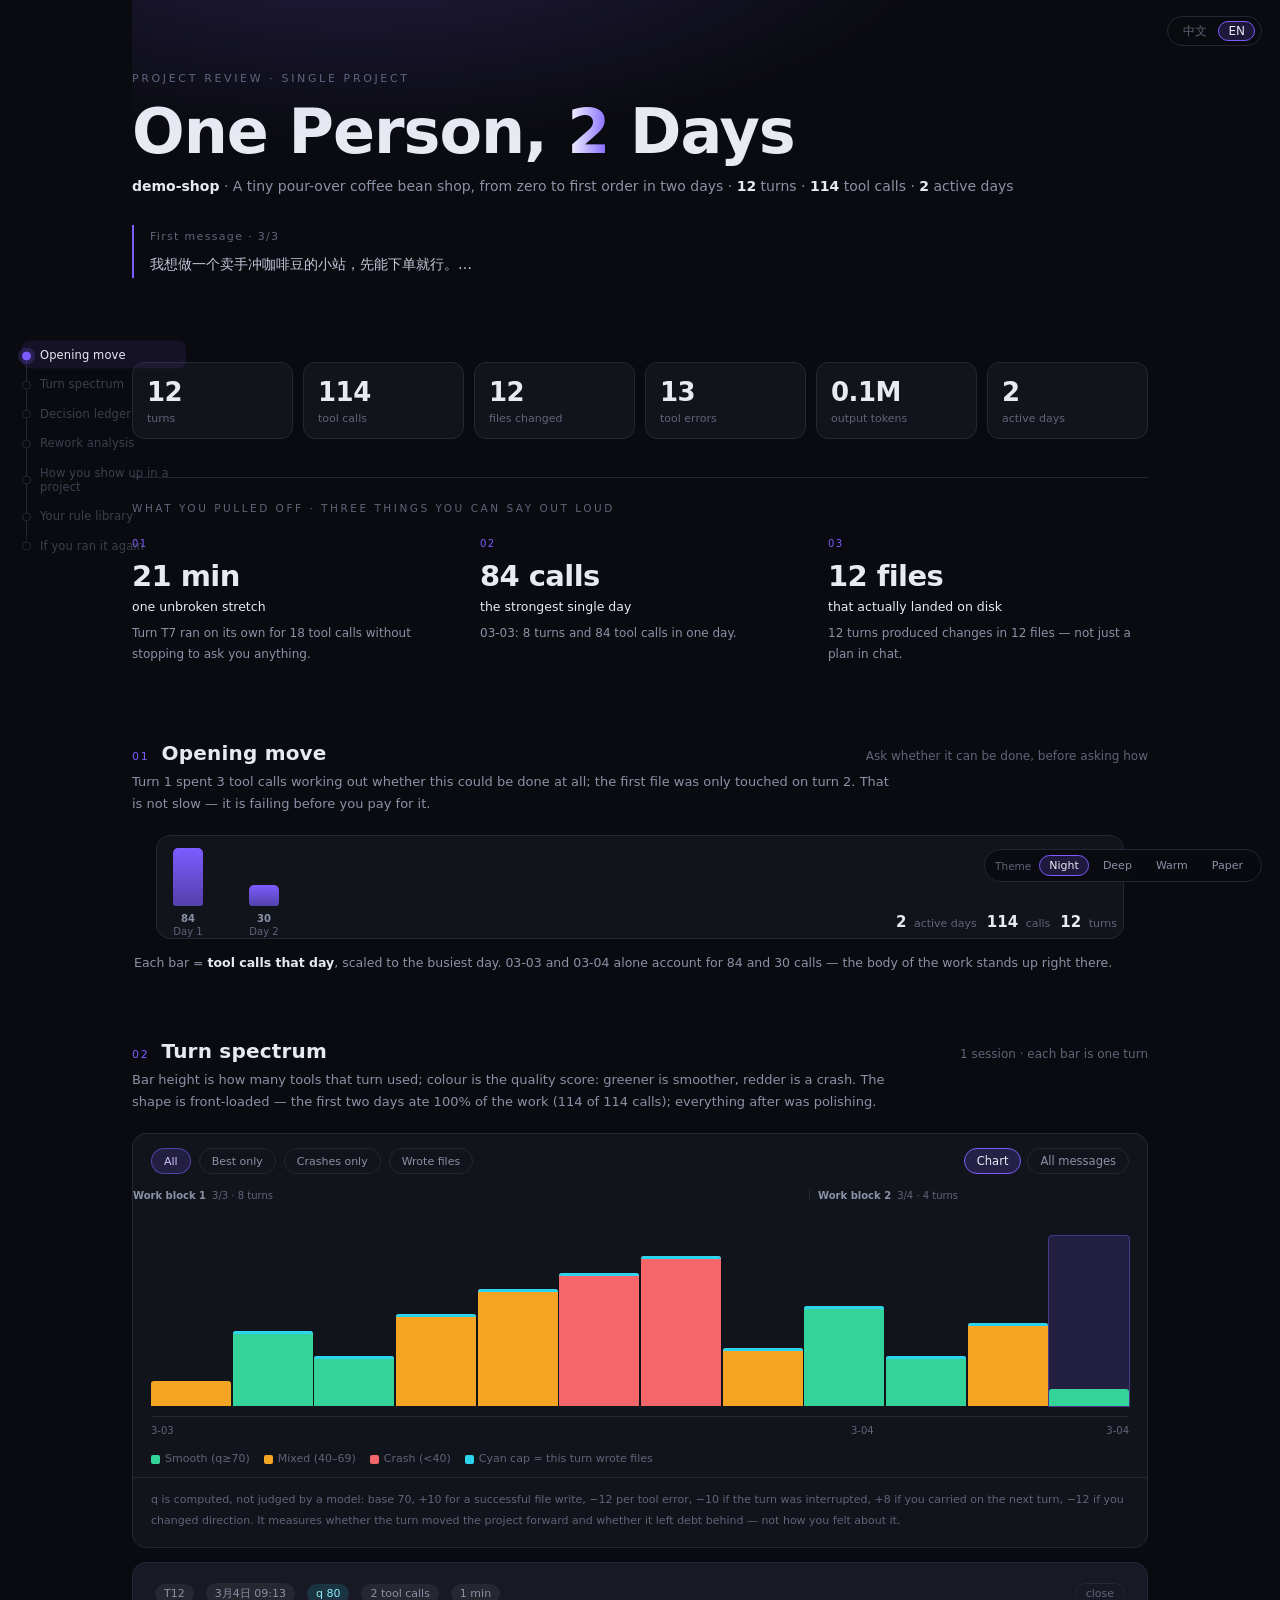
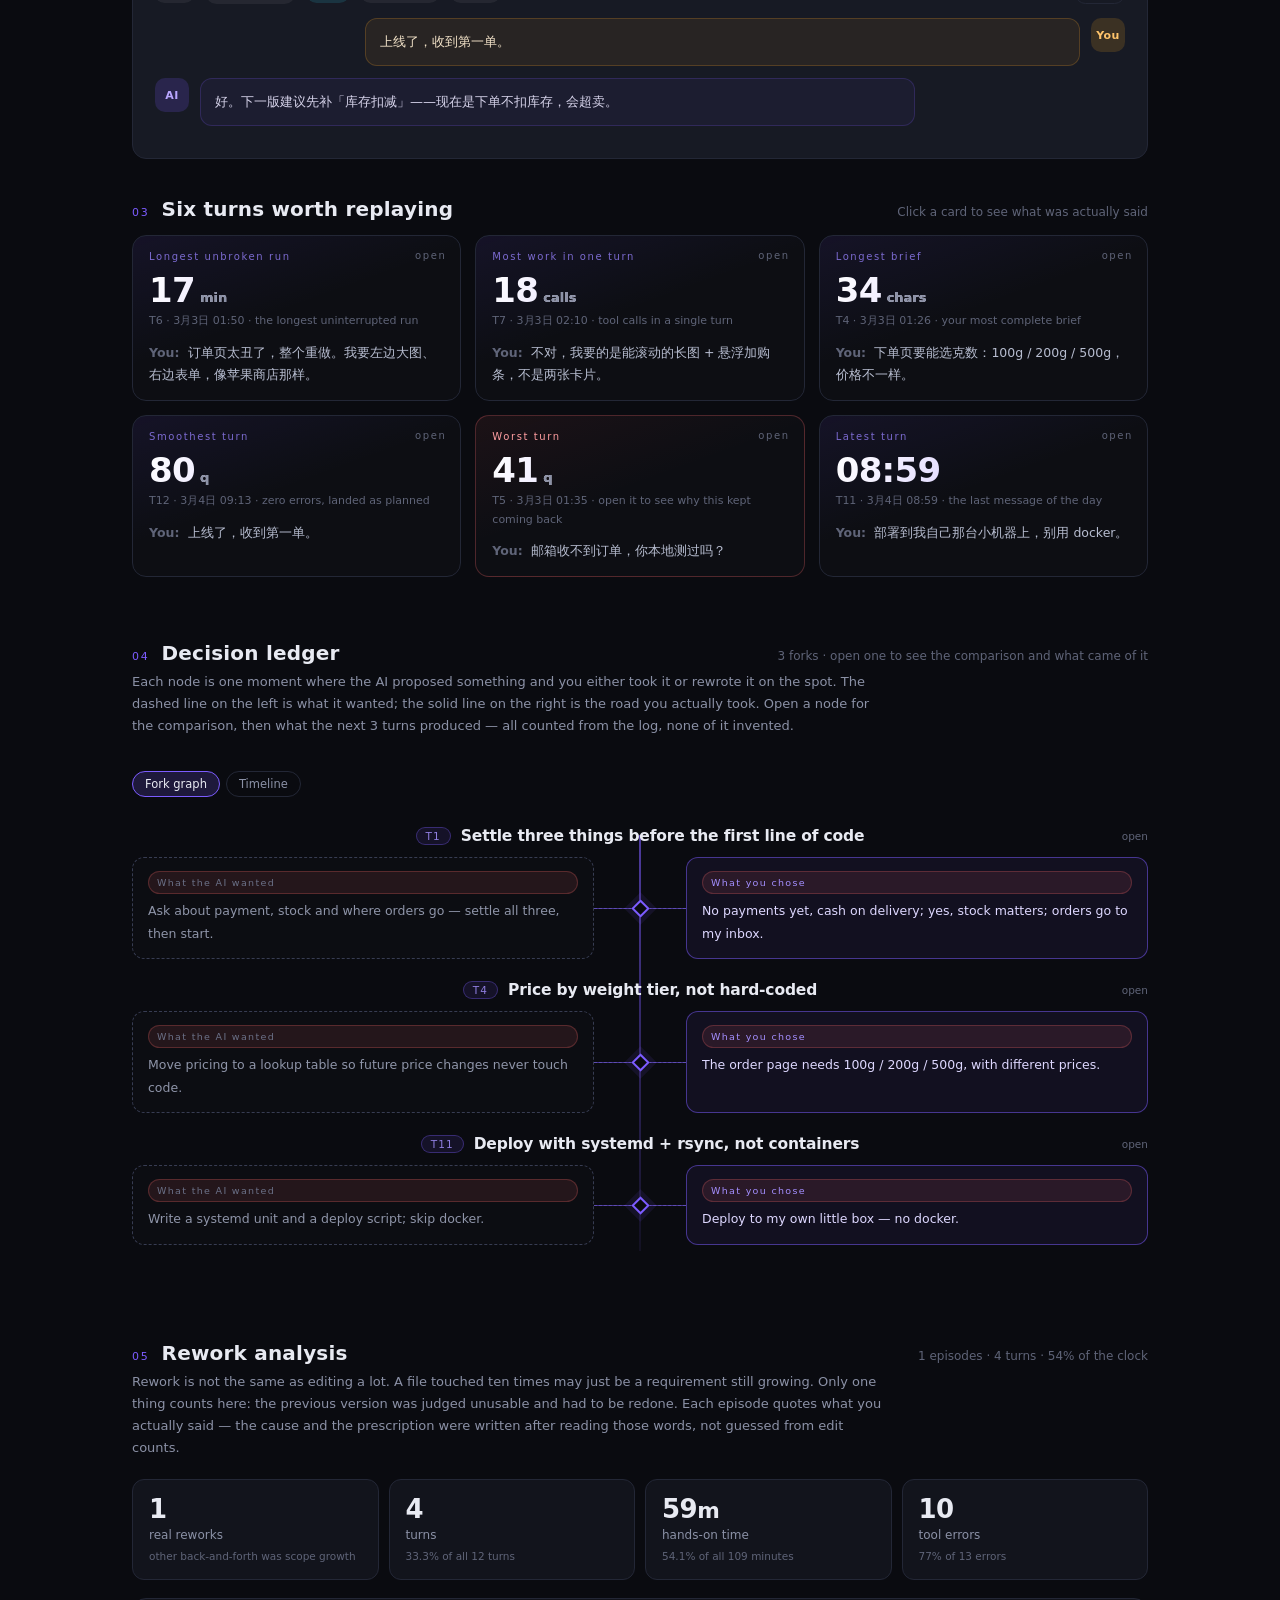
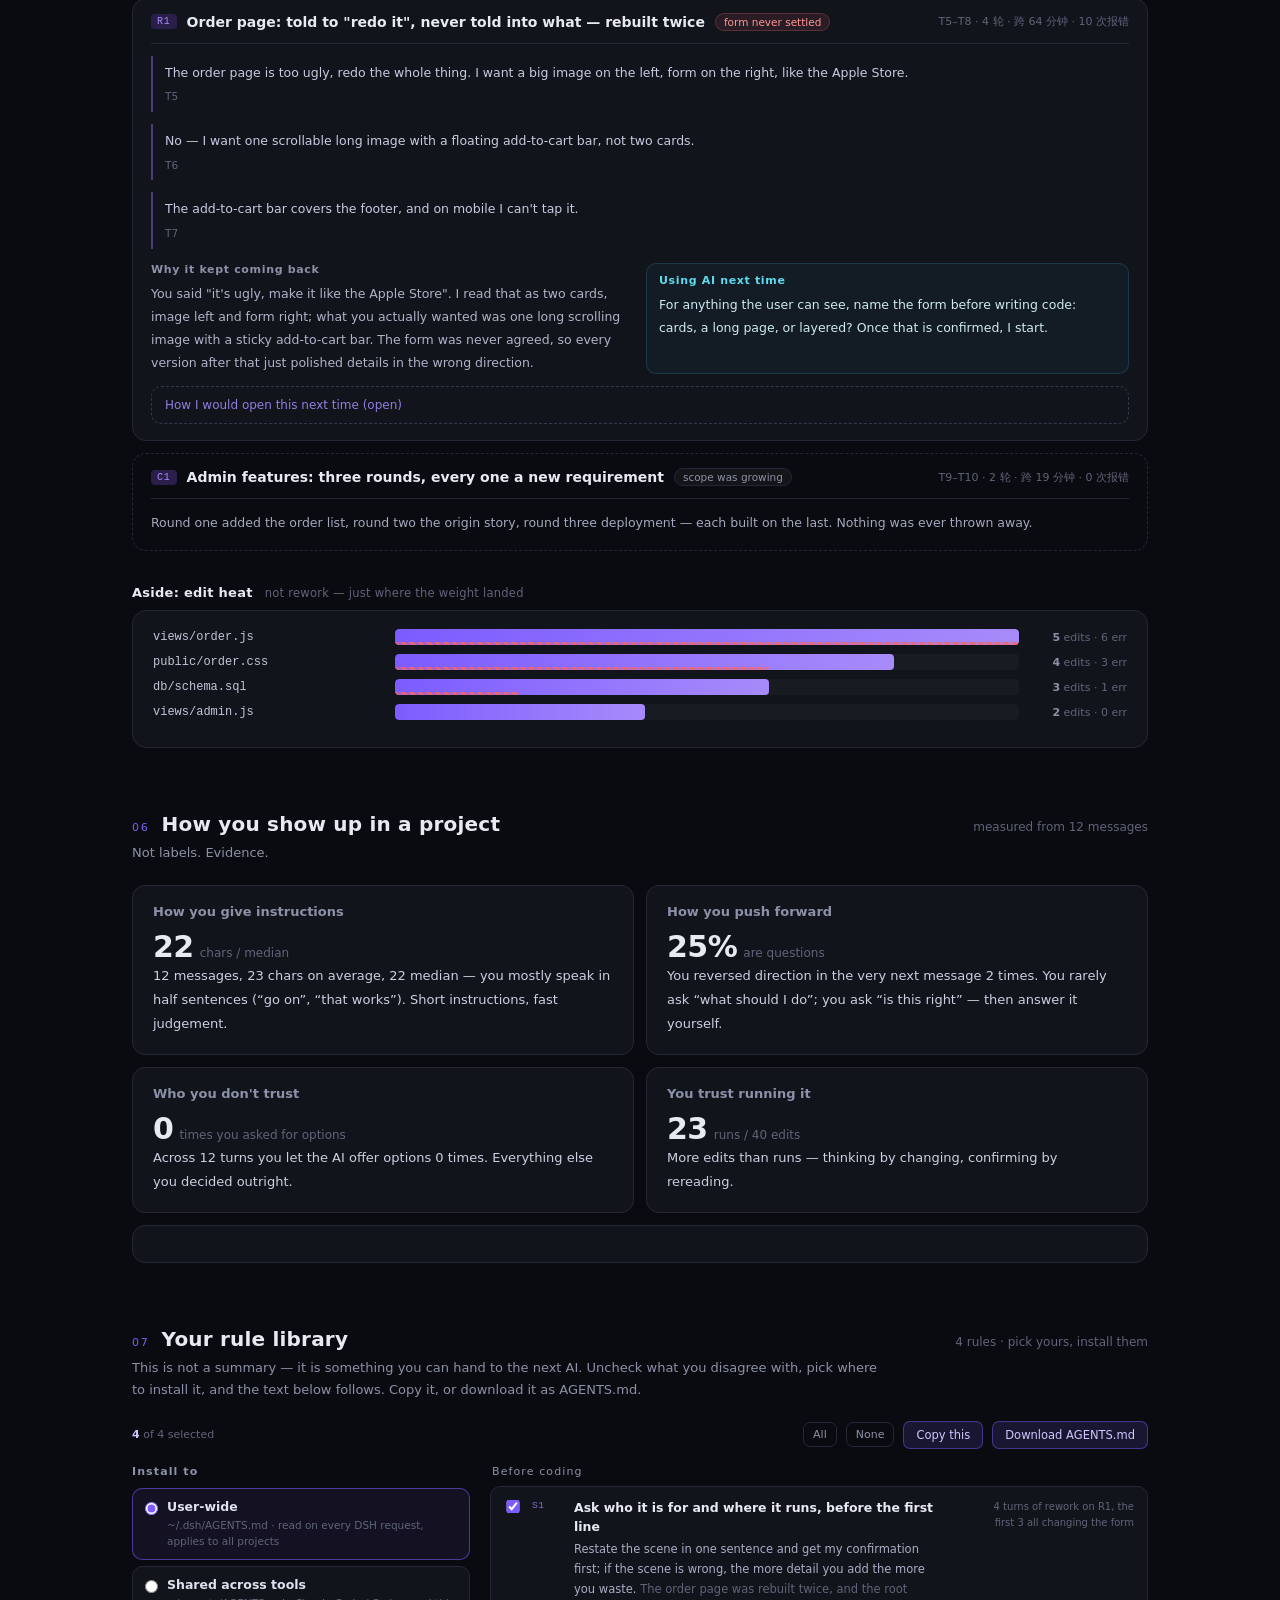
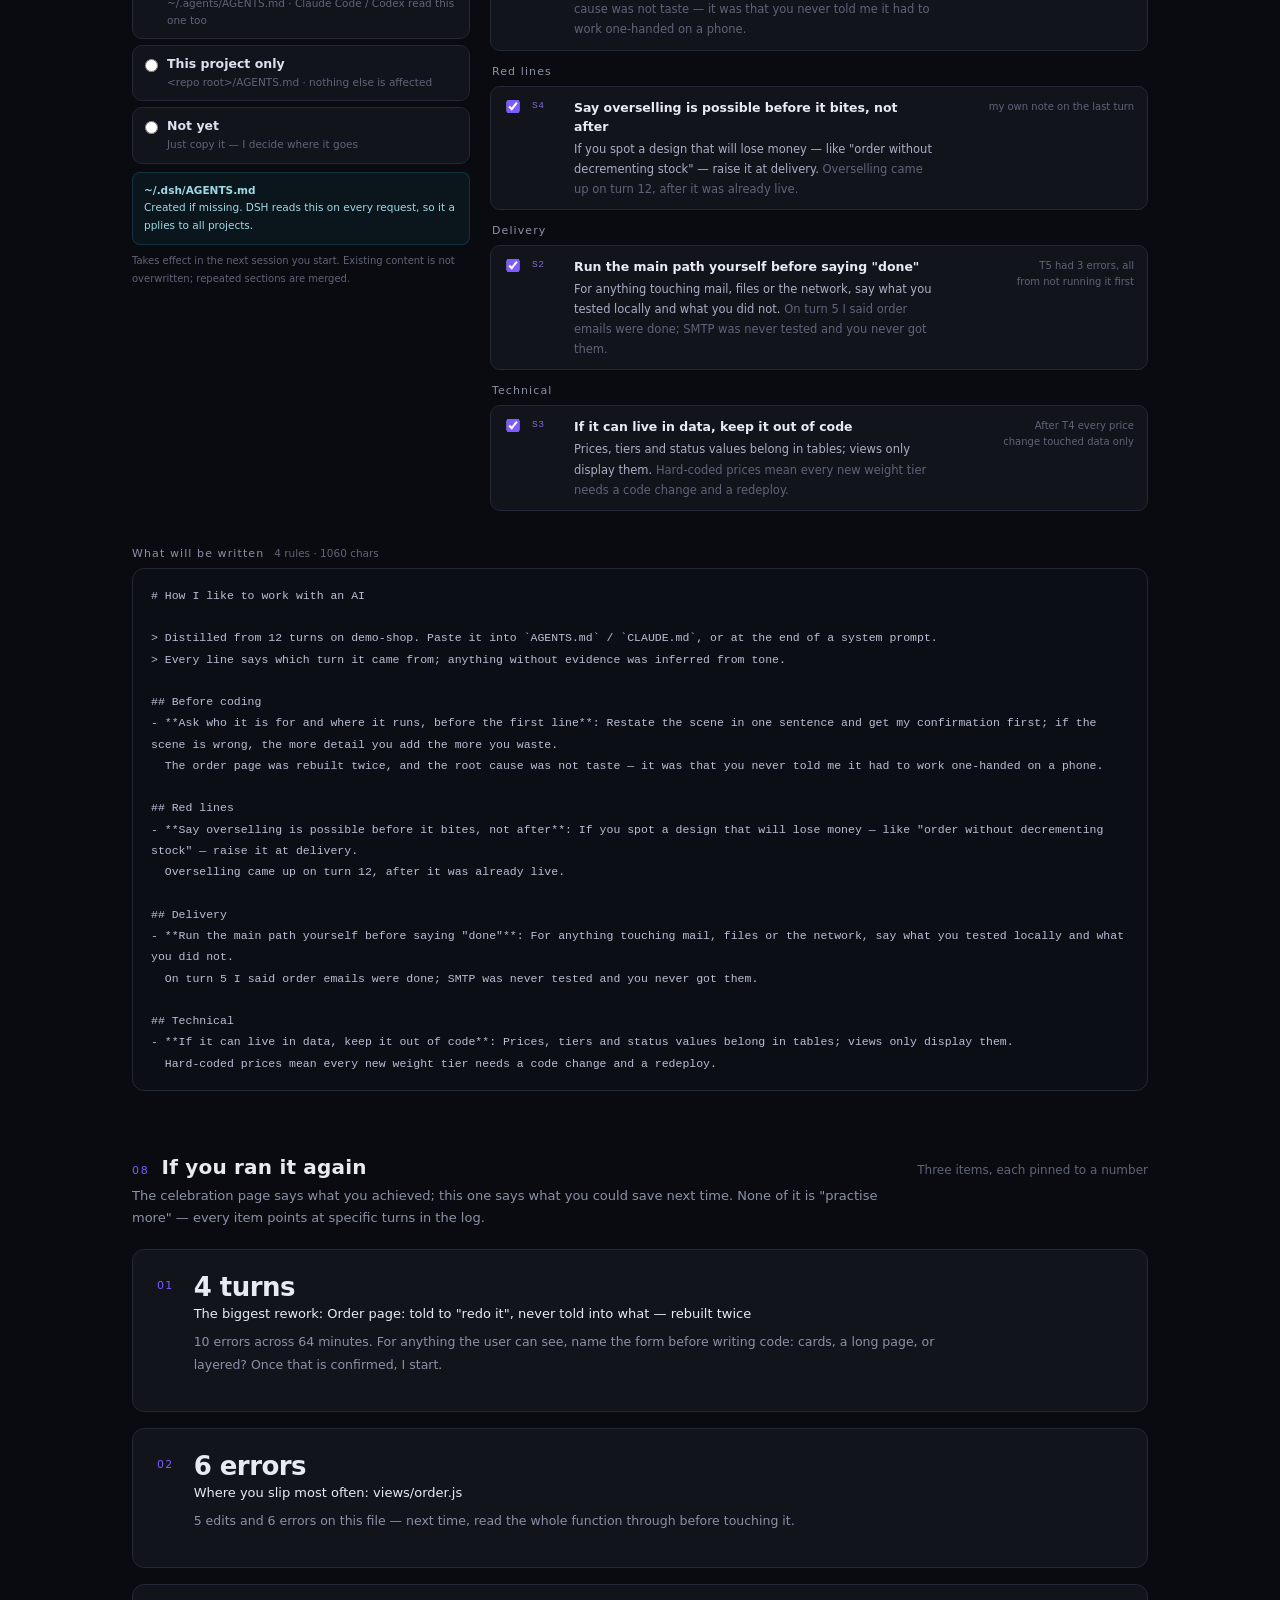
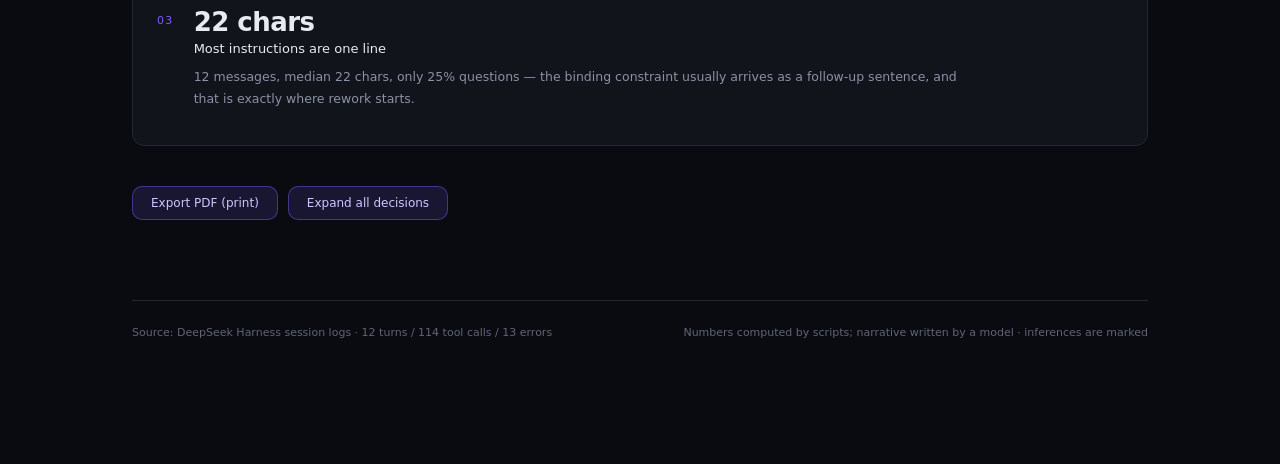
==== commit 8eda8e6d: "fix: the last section is 如果再来一次 / If you ran it again — drop the 教练页 prefix" ====
--- a/docs/en/index.html
+++ b/docs/en/index.html
@@ -500,7 +500,7 @@
 .seg b{color:var(--dim);font-weight:600;margin-right:6px}
 .segtick{position:absolute;top:3px;height:9px;border-left:1px dashed var(--line)}
 .day.zero .bar{background:rgba(255,255,255,.12);height:2px!important;align-self:flex-end}
-/* ---- 庆祝页 / 教练页 ---- */
+/* ---- celebration / coach ---- */
 .cheer{margin-top:38px;border-top:1px solid var(--line);padding-top:24px}
 .cheer-h{font-size:10.5px;letter-spacing:.24em;color:var(--dim2);text-transform:uppercase;margin-bottom:18px}
 .cheer-grid{display:grid;grid-template-columns:repeat(3,minmax(0,1fr));gap:28px}
@@ -731,7 +731,7 @@
 </section>
 
 <section id="s8">
-  <div class="h2"><span class="idx">08</span><h2>Coach page · if you ran it again</h2><span class="note">Three items, each pinned to a number</span></div>
+  <div class="h2"><span class="idx">08</span><h2>If you ran it again</h2><span class="note">Three items, each pinned to a number</span></div>
   <p class="lede">The celebration page says what you achieved; this one says what you could save next time. None of it is "practise more" — every item points at specific turns in the log.</p>
   <div class="coach">
     <div class="co"><span class="cn">01</span>
@@ -759,7 +759,7 @@
 <div class="themes" id="themes"></div>
 <div class="langsw" aria-label="Language"><a href="../">中文</a><b>EN</b></div>
 
-<script id="i18n" type="application/json">{"html.lang":"en","h.kicker":"Project Review · Single Project","title.pre":"One Person, ","title.post":" Days","h.sub":"<b>{turns}</b> turns · <b>{tools}</b> tool calls · <b>{days}</b> active days","h.first":"First message · {m}/{d}","st.turns":"turns","st.tools":"tool calls","st.files":"files changed","st.errors":"tool errors","st.tokens":"output tokens","st.days":"active days","cheer.head":"What you pulled off · three things you can say out loud","s2.title":"Opening move","s2.note":"Ask whether it can be done, before asking how","s2.daysNote":"Each bar = <b>tool calls that day</b>, scaled to the busiest day. {detail}","s3.title":"Turn spectrum","s3.noteOne":"1 session · each bar is one turn","s3.noteMany":"{n} sessions · each bar is one turn","s3.lede":"Bar height is how many tools that turn used; colour is the quality score: greener is smoother, redder is a crash. The shape is front-loaded — the first two days ate {share}% of the work ({two} of {tools} calls); everything after was polishing.","s3.all":"All","s3.best":"Best only","s3.bad":"Crashes only","s3.wrote":"Wrote files","s3.long":"Long inputs","s3.chart":"Chart","s3.msgs":"All messages","s3.lgGood":"Smooth (q≥70)","s3.lgWarn":"Mixed (40–69)","s3.lgBad":"Crash (&lt;40)","s3.lgWrote":"Cyan cap = this turn wrote files","s3.qnote":"q is computed, not judged by a model: base 70, +10 for a successful file write, −12 per tool error, −10 if the turn was interrupted, +8 if you carried on the next turn, −12 if you changed direction. It measures whether the turn moved the project forward and whether it left debt behind — not how you felt about it.","s3.picksTitle":"Six turns worth replaying","s3.picksNote":"Click a card to see what was actually said","s4.title":"Decision ledger","s4.note":"{n} forks · open one to see the comparison and what came of it","s4.lede":"Each node is one moment where the AI proposed something and you either took it or rewrote it on the spot. The dashed line on the left is what it wanted; the solid line on the right is the road you actually took. Open a node for the comparison, then what the next 3 turns produced — all counted from the log, none of it invented.","s4.flow":"Fork graph","s4.timeline":"Timeline","s4.expand":"open","s4.collapse":"close","s5.title":"Rework analysis","s5.note":"{episodes} episodes · {turns} turns · {pct}% of the clock","s5.lede":"Rework is not the same as editing a lot. A file touched ten times may just be a requirement still growing. Only one thing counts here: the previous version was judged unusable and had to be redone. Each episode quotes what you actually said — the cause and the prescription were written after reading those words, not guessed from edit counts.","s5.episodes":"real reworks","s5.episodesNote":"other back-and-forth was scope growth","s5.turns":"turns","s5.turnsNote":"{pct}% of all {all} turns","s5.minutes":"hands-on time","s5.minutesNote":"{pct}% of all {all} minutes","s5.errors":"tool errors","s5.errorsNote":"{pct}% of {all} errors","s5.hot":"Aside: edit heat","s5.hotNote":"not rework — just where the weight landed","s5.edits":"{n} edits · {e} err","s6.title":"How you show up in a project","s6.note":"measured from {n} messages","s6.lede":"Not labels. Evidence.","s6.instr":"How you give instructions","s6.instrUnit":"chars / median","s6.push":"How you push forward","s6.pushUnit":"are questions","s6.trust":"Who you don't trust","s6.trustUnit":"times you asked for options","s6.run":"You trust running it","s6.runUnit":"runs / {e} edits","s7.title":"Your rule library","s7.note":"{n} rules · pick yours, install them","s7.lede":"This is not a summary — it is something you can hand to the next AI. Uncheck what you disagree with, pick where to install it, and the text below follows. Copy it, or download it as AGENTS.md.","s7.count":"<b id=\"pickcount\">{n}</b> of {total} selected","s7.all":"All","s7.none":"None","s7.copy":"Copy this","s7.download":"Download AGENTS.md","s7.where":"Install to","s7.hint":"Takes effect in the next session you start. Existing content is not overwritten; repeated sections are merged.","s7.genhead":"What will be written","s8.title":"Coach page · if you ran it again","s8.note":"Three items, each pinned to a number","s8.lede":"The celebration page says what you achieved; this one says what you could save next time. None of it is \"practise more\" — every item points at specific turns in the log.","btn.pdf":"Export PDF (print)","btn.expandAll":"Expand all decisions","btn.collapseAll":"Collapse all decisions","ft.source":"Source: DeepSeek Harness session logs · {turns} turns / {tools} tool calls / {errors} errors","ft.note":"Numbers computed by scripts; narrative written by a model · inferences are marked","ft.archive":"Cross-project archive →","ask.title":"The one time it was your call","ask.q":"T{turn} — I gave you {n} options and asked: {q}","ask.pick":" — your pick","deg.title":"This report comes from Claude Code logs.","deg.body":"Those logs carry no todos, approvals or background jobs — so “how many approvals”, “how many open todos”, “how long did a job run” are absent from this page, not zero.","tg.dsh.t":"User-wide","tg.dsh.d":"~/.dsh/AGENTS.md · read on every DSH request, applies to all projects","tg.agents.t":"Shared across tools","tg.agents.d":"~/.agents/AGENTS.md · Claude Code / Codex read this one too","tg.project.t":"This project only","tg.project.d":"{path} · nothing else is affected","tg.none.t":"Not yet","tg.none.d":"Just copy it — I decide where it goes","tg.project.default":"project root/AGENTS.md","s5.hotRow":"{n} edits · {e} err","s6.instrA":"{n} messages, {avg} chars on average, {med} median — ","s6.instrShort":"you mostly speak in half sentences (“go on”, “that works”)","s6.instrShortPaste":", with the occasional ten-thousand-character log pasted in","s6.instrLong":"you state the whole requirement up front","s6.instrLongPaste":", the longest being {k}k characters (a pasted log or code)","s6.instrEndShort":". Short instructions, fast judgement.","s6.instrEndLong":". Complete instructions, boundaries drawn in advance.","s6.pushBody":"You reversed direction in the very next message {n} times. You rarely ask “what should I do”; you ask “is this right” — then answer it yourself.","s6.trustBody":"Across {n} turns you let the AI offer options {ask} times. Everything else you decided outright.","s6.runA":"You had it run things more often than it edited code — verification-driven, not description-driven.","s6.runB":"More edits than runs — thinking by changing, confirming by rereading.","rw.why":"Why it kept coming back","rw.fix":"Using AI next time","rw.prompt":"How I would open this next time (open)","rw.repro":"How to brief a rebuild of this feature (open)","rw.meta":"T{a}–T{b} · {n} turns · {m} min · {e} errors"}</script>
+<script id="i18n" type="application/json">{"html.lang":"en","h.kicker":"Project Review · Single Project","title.pre":"One Person, ","title.post":" Days","h.sub":"<b>{turns}</b> turns · <b>{tools}</b> tool calls · <b>{days}</b> active days","h.first":"First message · {m}/{d}","st.turns":"turns","st.tools":"tool calls","st.files":"files changed","st.errors":"tool errors","st.tokens":"output tokens","st.days":"active days","cheer.head":"What you pulled off · three things you can say out loud","s2.title":"Opening move","s2.note":"Ask whether it can be done, before asking how","s2.daysNote":"Each bar = <b>tool calls that day</b>, scaled to the busiest day. {detail}","s3.title":"Turn spectrum","s3.noteOne":"1 session · each bar is one turn","s3.noteMany":"{n} sessions · each bar is one turn","s3.lede":"Bar height is how many tools that turn used; colour is the quality score: greener is smoother, redder is a crash. The shape is front-loaded — the first two days ate {share}% of the work ({two} of {tools} calls); everything after was polishing.","s3.all":"All","s3.best":"Best only","s3.bad":"Crashes only","s3.wrote":"Wrote files","s3.long":"Long inputs","s3.chart":"Chart","s3.msgs":"All messages","s3.lgGood":"Smooth (q≥70)","s3.lgWarn":"Mixed (40–69)","s3.lgBad":"Crash (&lt;40)","s3.lgWrote":"Cyan cap = this turn wrote files","s3.qnote":"q is computed, not judged by a model: base 70, +10 for a successful file write, −12 per tool error, −10 if the turn was interrupted, +8 if you carried on the next turn, −12 if you changed direction. It measures whether the turn moved the project forward and whether it left debt behind — not how you felt about it.","s3.picksTitle":"Six turns worth replaying","s3.picksNote":"Click a card to see what was actually said","s4.title":"Decision ledger","s4.note":"{n} forks · open one to see the comparison and what came of it","s4.lede":"Each node is one moment where the AI proposed something and you either took it or rewrote it on the spot. The dashed line on the left is what it wanted; the solid line on the right is the road you actually took. Open a node for the comparison, then what the next 3 turns produced — all counted from the log, none of it invented.","s4.flow":"Fork graph","s4.timeline":"Timeline","s4.expand":"open","s4.collapse":"close","s5.title":"Rework analysis","s5.note":"{episodes} episodes · {turns} turns · {pct}% of the clock","s5.lede":"Rework is not the same as editing a lot. A file touched ten times may just be a requirement still growing. Only one thing counts here: the previous version was judged unusable and had to be redone. Each episode quotes what you actually said — the cause and the prescription were written after reading those words, not guessed from edit counts.","s5.episodes":"real reworks","s5.episodesNote":"other back-and-forth was scope growth","s5.turns":"turns","s5.turnsNote":"{pct}% of all {all} turns","s5.minutes":"hands-on time","s5.minutesNote":"{pct}% of all {all} minutes","s5.errors":"tool errors","s5.errorsNote":"{pct}% of {all} errors","s5.hot":"Aside: edit heat","s5.hotNote":"not rework — just where the weight landed","s5.edits":"{n} edits · {e} err","s6.title":"How you show up in a project","s6.note":"measured from {n} messages","s6.lede":"Not labels. Evidence.","s6.instr":"How you give instructions","s6.instrUnit":"chars / median","s6.push":"How you push forward","s6.pushUnit":"are questions","s6.trust":"Who you don't trust","s6.trustUnit":"times you asked for options","s6.run":"You trust running it","s6.runUnit":"runs / {e} edits","s7.title":"Your rule library","s7.note":"{n} rules · pick yours, install them","s7.lede":"This is not a summary — it is something you can hand to the next AI. Uncheck what you disagree with, pick where to install it, and the text below follows. Copy it, or download it as AGENTS.md.","s7.count":"<b id=\"pickcount\">{n}</b> of {total} selected","s7.all":"All","s7.none":"None","s7.copy":"Copy this","s7.download":"Download AGENTS.md","s7.where":"Install to","s7.hint":"Takes effect in the next session you start. Existing content is not overwritten; repeated sections are merged.","s7.genhead":"What will be written","s8.title":"If you ran it again","s8.note":"Three items, each pinned to a number","s8.lede":"The celebration page says what you achieved; this one says what you could save next time. None of it is \"practise more\" — every item points at specific turns in the log.","btn.pdf":"Export PDF (print)","btn.expandAll":"Expand all decisions","btn.collapseAll":"Collapse all decisions","ft.source":"Source: DeepSeek Harness session logs · {turns} turns / {tools} tool calls / {errors} errors","ft.note":"Numbers computed by scripts; narrative written by a model · inferences are marked","ft.archive":"Cross-project archive →","ask.title":"The one time it was your call","ask.q":"T{turn} — I gave you {n} options and asked: {q}","ask.pick":" — your pick","deg.title":"This report comes from Claude Code logs.","deg.body":"Those logs carry no todos, approvals or background jobs — so “how many approvals”, “how many open todos”, “how long did a job run” are absent from this page, not zero.","tg.dsh.t":"User-wide","tg.dsh.d":"~/.dsh/AGENTS.md · read on every DSH request, applies to all projects","tg.agents.t":"Shared across tools","tg.agents.d":"~/.agents/AGENTS.md · Claude Code / Codex read this one too","tg.project.t":"This project only","tg.project.d":"{path} · nothing else is affected","tg.none.t":"Not yet","tg.none.d":"Just copy it — I decide where it goes","tg.project.default":"project root/AGENTS.md","s5.hotRow":"{n} edits · {e} err","s6.instrA":"{n} messages, {avg} chars on average, {med} median — ","s6.instrShort":"you mostly speak in half sentences (“go on”, “that works”)","s6.instrShortPaste":", with the occasional ten-thousand-character log pasted in","s6.instrLong":"you state the whole requirement up front","s6.instrLongPaste":", the longest being {k}k characters (a pasted log or code)","s6.instrEndShort":". Short instructions, fast judgement.","s6.instrEndLong":". Complete instructions, boundaries drawn in advance.","s6.pushBody":"You reversed direction in the very next message {n} times. You rarely ask “what should I do”; you ask “is this right” — then answer it yourself.","s6.trustBody":"Across {n} turns you let the AI offer options {ask} times. Everything else you decided outright.","s6.runA":"You had it run things more often than it edited code — verification-driven, not description-driven.","s6.runB":"More edits than runs — thinking by changing, confirming by rereading.","rw.why":"Why it kept coming back","rw.fix":"Using AI next time","rw.prompt":"How I would open this next time (open)","rw.repro":"How to brief a rebuild of this feature (open)","rw.meta":"T{a}–T{b} · {n} turns · {m} min · {e} errors"}</script>
 <script id="data" type="application/gzip+base64">H4sIAAAAAAACCrVaW3MbR3b+K6f6xQ8aUbjxBqXi8mWzUe3K3pKYciWmK9WcaQBjDqbh6R5BiEopkBQpUiJFc5e0RUpOyLUkM7JMUV5dwIuo/2JhBuAT/0LqdA8Gw0u8tDf7QgI9PX35vnO+c043rpEyk5Tkr5GKxz9npiR5YrEyPytKvEIMIm3pMJIn74G03RpUuO+d5VeYByYvFBiDEUZdwL4GFDxehv9gHgfJoWB7QgL3LOaB7YKscrBoTRCDCH/k7zAoE8LmriD5tEEE9z2TRRsh1w1iVq0j24o2+ztWI3mC2+SSOgJhkL6nhslgI8e2dDpnEOZ53MMvWYMIySqC5PsHscsoc9V7tkvyuXQmlUoZhPuS5Af71GeTmiV2ieSzA6lUt+ETkk9dx5GoJ4fsMiP5dH9/pjeVykS9mGt12/vSvX053V6wHRYtz+TlCjWl3rYerYawXiMlv0zdi0wIWmTxXiR1hrp7o1eKv2cuyWeyBikzy6au/poxSJleVZ+zOYN84TOBM1yi0uYkn+rJ9BrEtYsl2WkxiMcs22OmFCSfuW4QxUj+02sEMc+kMn1nU9mzqSyJ8RzIGR2UB64bR/rluv2yqbhf7vpnal0f0pp+v8v3p9eI3WE3lUqliUHQZpQhSB5tvrtvhfhJaB9DehRtw/UdxyAe57i7Tz/DZeDqPuC+KxXtlaooaRSZZUsNoMeoRfKZlEGqni2RwwGDFD1WIfl0n0GqbOTfBaOeWSL5dO/1eHmfXiOuWrb7e25SR5sy8pfcG86aQHUolc6nU/lUqieVSv0bMYjleySfiW00Y5AvSL4vowxYsdUBN1qcUI2+YB7Jk3B6IZz4SzC20mzUm43HwdxX4cztYOrH4I9fBUtr7WdTrZUbweZ86/vlg93ZYHK6PfG62bgdzC0Fm8/aa7Nv6+PEINQmeRJMTrfWNtobD5qNmebOy+b27YPdlXDxaXPnbvvFZvCnx8HGy7f1sfajsWZjrv1oLNj+U/DDXWzZ+DOON7/Q2llub469rY+33yzrQYKNleb2VDi9EEzNBbfWw5nbB7uzzcZc68bL5u5Ka/l1MLWslxA5yaefGcR2JfM8vyKZRfIF6ggWO06ixXe08aM5ugq1DgeZU3KQOcpBX8xBn+KgP3eMg8EuB5mYg2ZjLrzzUEOlUQ7GVtrPvwumN5s7d8Mnewe79zRa7UdjB7v3NGCte8/DOw+D+YVwemF/fKO18SxBxv74t8Hms2ZjJthdba+tH+yutJ9NBT98GcMdf9Ak6jmDL+8E85vB66Vg8iGcgWBmLpjf1HQ3Gw+ajcf7ay/2v/nzYcSJNXJOmCVWpj3iCwcXUKn0fC7IL2WiN2Ii22Uie0omBvPZw0zkYiZymom+Y0z0ncSEBimY/rq9th7OzrQm7rZuLAfbj4LpqdbOjYPd2fDFZGsCjbbZ+EF/CF89a03cbTZmwtX5pDfoMRa3wukv9UN8e2kznNsIno0Ht1a1v4HHqZAQ/PB1uPHiYHd2f+eu8iA9+CGYr9isKs45tpCIrnEE9l9r97ku2rnToZ3pO4r2YIz2gNaegQjtdCKgnmz4aFr7ay/aj8baE6/36zPB5O1wafNgdyWdShXhHGT0v95Uqoiev/MqXN1tNuaajXq4+ioBt36i4Q5no2HCtW+br+daG18jsGNvgsm55s7D4Ms74eJWc+cVStCt9ebOt63VMeRGdQ4X99pr6/s3Z08EX6UhGn3HHjlX8WyT/QpTz+Yi8Hu74PeeDvxs71HwE9lJOqXgz6Uj+LNd+HMnwa9VI1x82WzMBdObWg8Q5ter4f0nwf3N8MXt9pubwZdfH+z+dwfp8Me18MXtt/Xx1p3N4P56e+2htuT2i024fHHoD4ABY35hv46gBlsvg/vrerDW4nowdlP3ab9aaDbq+2NzR2BGVMvUdjTGkgmpv+KnXwF0uqMpfV2g+04HdO+xCJvu7wKdVkBnO3ae6wJ9sqwoZPfXXgQPHjcbC83tKSUGz1FRb84FYytv6+Ph9AJa5KtH7b2t4MF3wb29t/WxYP4v7b2t9tq6JiaYmG/f3gr/636wNBVsf70//u1hL8DBppZjrwoaE8Gz+sHuSvDqUXBvDwfrjNR6fCN4Nt+++RhdoHELX1mdCuZX/5rZV/wRxzajFlP8ctPv6E5/l5H+0zCSOSnnSXcZyWpGUhEjiVR+4P8IucHTLWRBwd5auRHefdqeeB3urAS31lsrN/aX3gT39uAMhONPwhcbwa3V9vMfwm/WdP4R3n3abDwIdleDubXWzM0EBeGd9dabHQVpvTUzrVIgJUpLzzF4qlGRye2l/Yl1lLFv1oJGY/9/duIZ/t4UZAYjCga6FAycjoJs+igFAzEDvYqA3swx6e/v4p+O8Y93G86uNV/PN7enMArcWDnYnW3XZ5uNxXDmdnh/u9m41Rrf0vKUDK7x24tbIGiBnaUeoxBMTaK3vPoG9V4N1157CBVqWbaL4aP13Q6S+/3TcHZm/4/IKTra9CbkcpWrR2D/W1FOD0QoD3ZRHvyrKOeGUgP5XOqYxqePRNj+49k9VjrH7TzK6DrpRpRqq9wkNn40+9Wb7Y3Nt/XZ4NWPwfxC+/l3b+tzScD1MOo9OAOtWy/D+lgnaZkO9ib1S3AO4gEOdmdwBjUwvq5yyVgIw7t7rQfb7Tf3gu1HJxo8tcq2+/+R6KQjHjA4xlVW6nRM9OaOMtF7NLFM/VximbD3qbnWznL4dB5J0Emm4iTceNHc/g5D7dKkqphm91fmm3tvgqnl1vhWggH9Eur3rVUQknu1btIYsTP/tLX7VXtvAVs02k8fhROTGAieLbUebJ+Is8VkFG9/qYF3ZCSdLF/TpwT2WMae7haw/VpJBo5LeerELGZivfX6x2B6E6355uPg1TMsfuY3g8358P52sIzxDSGZ/r61uA4WN0eZlzRtDJgqFRc1IVnZAt+1JZwB3apHb99YCe8/Odid9kTNNeEMeEydKmgjx4J0cT3Y2AqW14/WRqzi8No5PILqEcy7YpsMd6xb9b8eUfrFRp3tYJ8oW9OZ02A/mE9nj2U23TCqoB84btSZk84OUJ2330TZzOLLYHqz9eRJs1FX5WUX4Iev39bHm43bOiIGO9vtjQ08SVh7iIKj6tpw5tvg5vzb+txP9cWf6os6tVRBVteec9hB9US4d1faLyeDua/+pso/ncKTHYuZdvdUicoEevl04iz0MpPSYSBLHsO/tlsUMMIK3MNvLDqldGyXAS+AyS2mdn/ZttSZpxgFOsJ9CRVaKzNXGujB5ihQ14JqiXlMH3AKKHL4qb4IQs9GHUfPaOAkLiiT6yEGMUvcVqedH/HOkAJqTBpgUlEC7oLFHPsK82rnocZEZ7oylZJ54nxiNsmhXAPbHeFX1cAF3CtOY7tFENKjeO4HtEprUOW+Y0GZq42OMqcGJXqFQcXjlm8yC2hnKYA0FD08LHRBlqgEl+FJb5FL8AWz9ES/s/EAjthugXlEH4gp+6t47Io+oFXWQ9DSD/OSS/DyByzBYKQGVaZWKm3mGeByCSXqWWeRCStJxUWulmybuD/[base64]/wtPd8d1aLqsSr3RvHg26QqvnSO3y+hfVAZxbnIaHpVeIu+9CW/9Ce/DGDIcynedpCPY9/[base64]/o2NztUUH1KsmTf+IeULem4p3qiYEfTLypw6CE/OnwhwuKwiGmCdgdBSjfQYnqvSLHBnAPHFpjHrPehY9dk+kV2gLdtmB7ZdzLhW6w+8LnMjI7ya7K44JrC5CcR0wqs1GbKnEnCtXIH0IPFEbsDs5c7x2ZM/QGohbFnnGiKfQog09qZG8sD+qoKVrgRzqMR7Mi1ZplFWMUEoe4LjicKsyOsK2FNTa247P3xbP3JWZHeI6MBCbetYqILC4xSKK5chfKfMR2GFxAWt+RIGkFbHl8qv54qn6UiorHyxXs8Al7x2MK9Y6NdJnpgQ85jqkyR2UQmKQoaKgrqsyDMi7H96KMKj/[base64]/kV6l7EW+q+nEHw3vgKU197BxOBQkk/RkyPCqmutVHcP0BxjwT6PYwcUGAUMyORj7Jgj/su+rbWHKSGgsuq4LEvfNtjmAnGkixMXmFKsooer9pu8YTIMZiMD+kUBoiOaF/CqfQUlsWshJnhdYihl6IcRT+xi7ari+T4mVqyTjlUjopGyKhZAh1BOmpAheyBj7hWPFyvDj0lDzMPTIOTcA8a6ZTGOpPAOj2YDKvJ3xmwii24FR0MdK65DVK2XV8p3GFaDCJK1GPRBX4225ONWi7G/XM96ajtN9Fr/f3XrxvE851koL6MXBY97ldInryvZdrklqYh/mGGGEXNRI+yBdp0ojqxJXi+K4yTSx6iJ0SesCqW+rkwmcvQ0ZTTMlcylHocs8gk5nKR2usyQY12HuxC8l2hI5OqfqCME+vApYOqZXXbsaFKhVQKXS3VjgcJ5PJQumB0/[base64]/RM8vGWkV2+frYVfBAL8Z+VQUp8lhZZSpVNENc3nl9gdTNfqJJcPAuP1hqyhIrx9gP9SqisqD9y1A4qx8aId2e77oqA5Oah5/HO5vAe4iZJdfG85cu4BcKOBBmScgFugBWaQaMMoaxFfAgoHtKEEGtCllhqEJPqN2gK/kCrlDHZ3jYoPMGV1eq4rwq8zCPdGpg2aLi0Fq8ZY3oP8cVcFRq6qij9RqVOlEzR1Ur1VFaF5pRneax6Jyqg+V7Kq0cykUjJSvluAxVdSmu7TiUuQSUuQSUl9BUbJeJ5LELrYHKXFiUIguocCFszKMi47UljGD41MmSSnm7qF4o6JSggo/AYsIuRkcSVdtxwMGYWuYuqylfVzF7mGjDw9wMmbKYqYOZPhHh5ugw0cUHtYWansr4uCVhzolVm5gn+xUVZNDE0xkjys0jdaEOlhc1ZS8xzFG563LJkuFJDXEc1XRGFaPq92AXLV2jorOrwGPhD5bIf57rsUTp3Hu//c1HQ5d7yupcpMjUj5rwmf586HH394H/4LEKV0r5j4ke16//L/tRyplMKAAA</script>
 <script id="appsrc" type="text/plain">/* 前端交互：光谱、卡片、流程图、规则库 */
 var EN = document.documentElement.lang === 'en';
